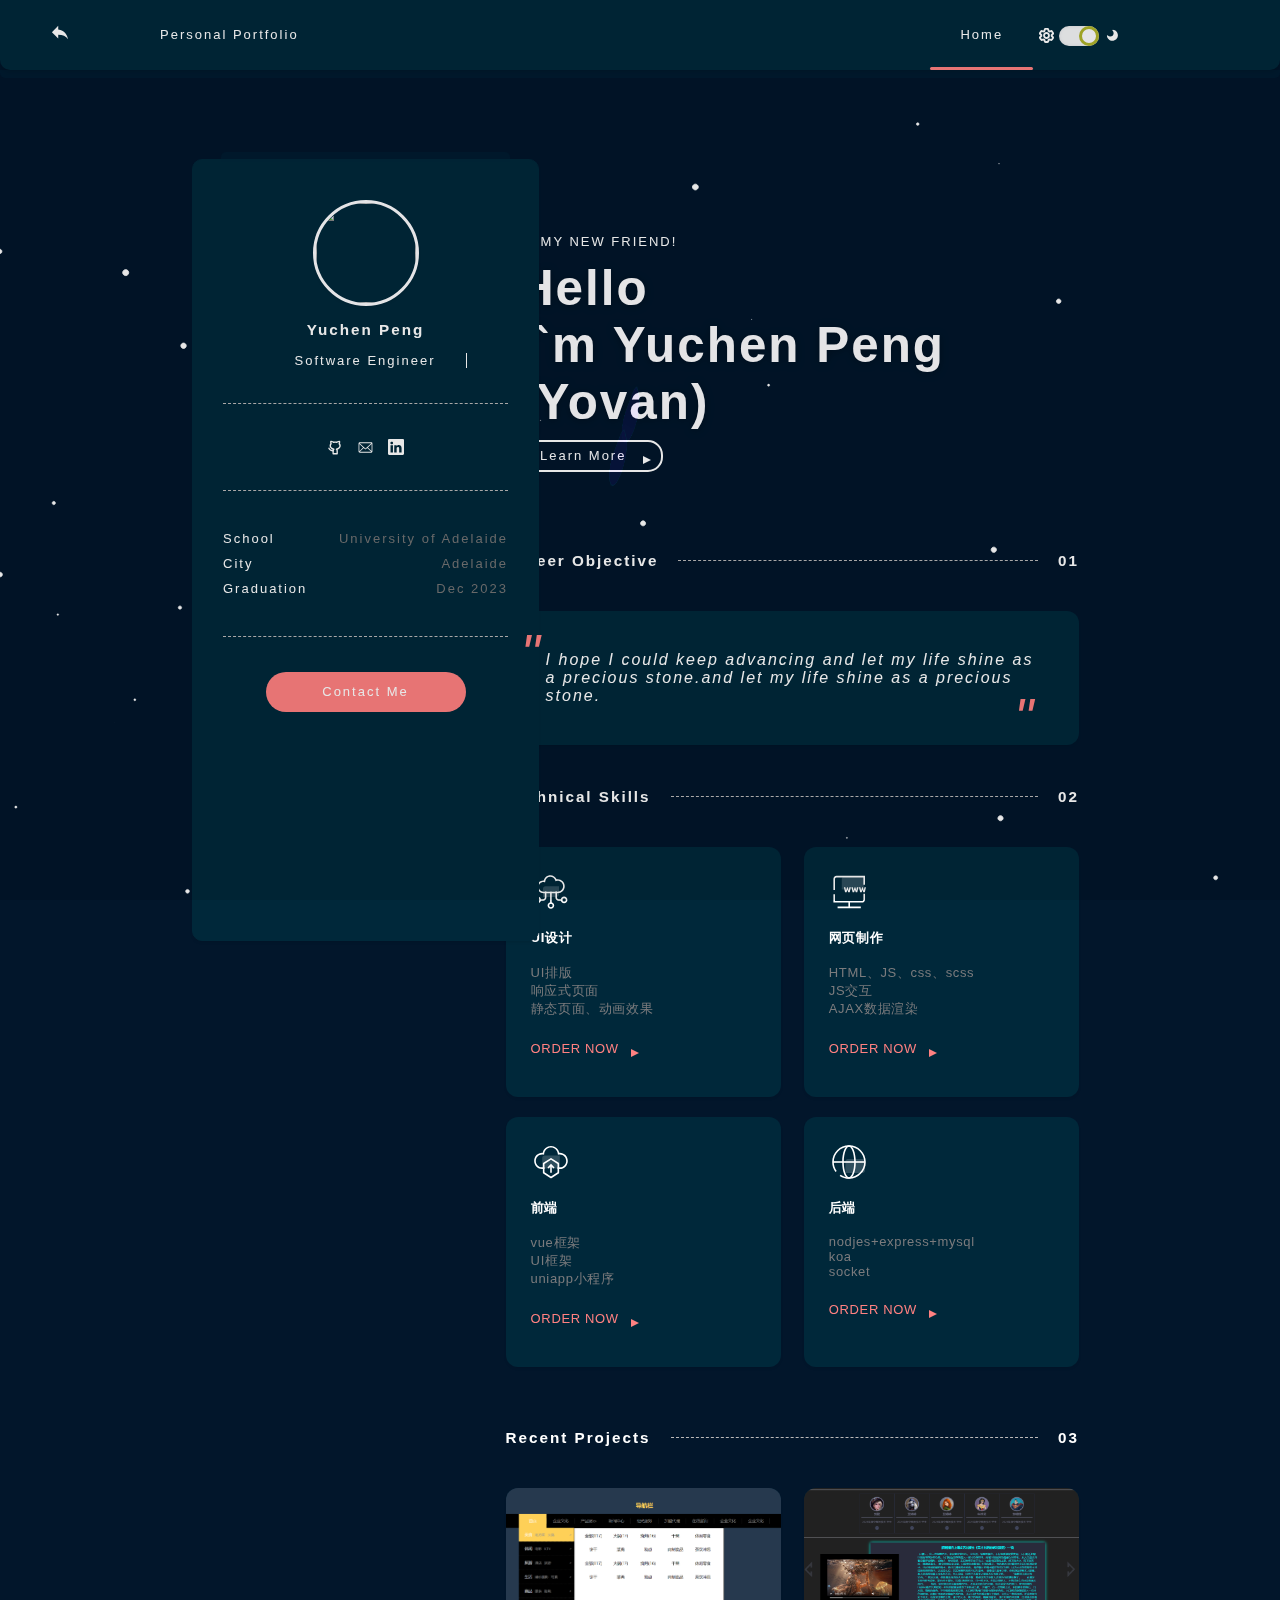
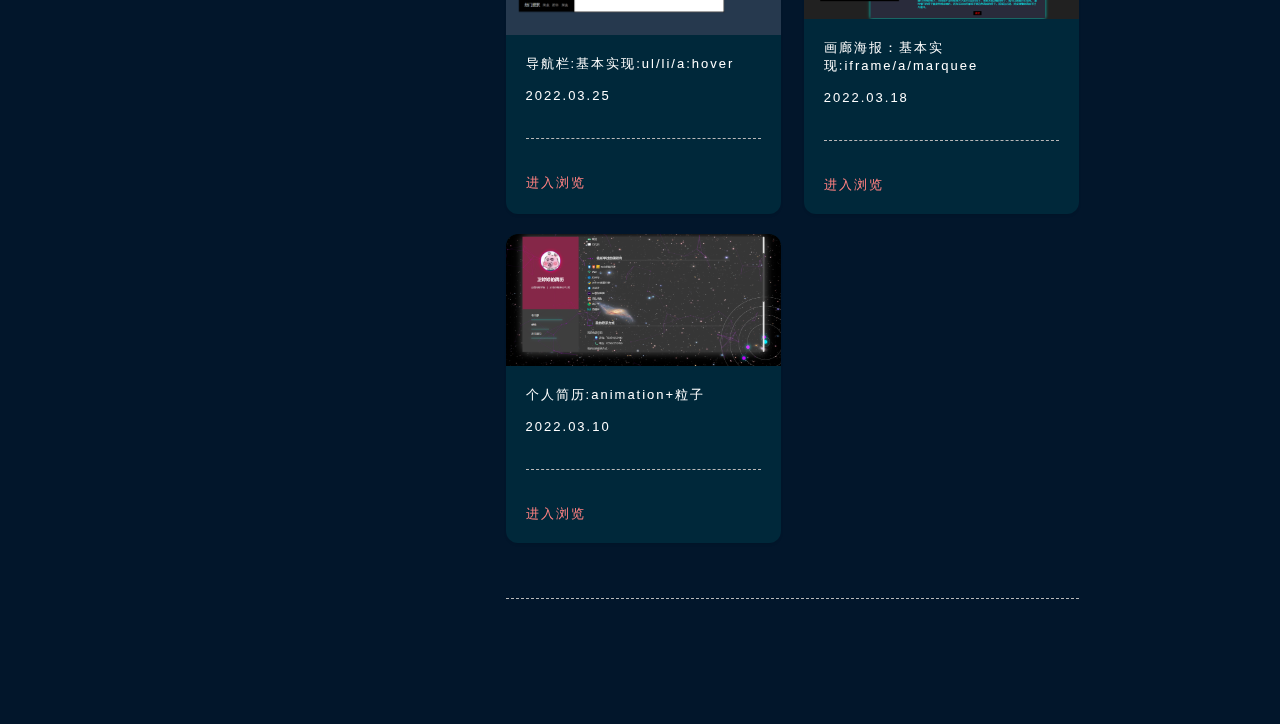
==== index.html @ 6cf25c2c "update" ====
<!DOCTYPE html>
<html lang="en">

<head>
  <meta charset="UTF-8">
  <meta http-equiv="X-UA-Compatible" content="IE=edge">
  <!-- This tag is crucial for responsive web design. -->
  <meta name="viewport" content="width=device-width, initial-scale=1.0">
  <title>Yuchen Peng Portfolio</title>
  <link rel="stylesheet" href="./css/base.css">
  <link rel="stylesheet" href="./css/index1.css">
  <script src="./js/jq.js"></script>
</head>

<body>

  <canvas class="canvas-wrap" id="triangle-lost-in-space" resize="true"></canvas>

  <!-- loadding -->
  <div class="lodding-wrap">
    <div class="loadding-div"></div>
  </div>
  <!-- 遮罩层 -->
  <div class="zhezhao" id="zhezhao">
    <span class="close"><svg t="1649229755294" class="icon" viewBox="0 0 1024 1024" version="1.1"
        xmlns="http://www.w3.org/2000/svg" p-id="4692" width="32" height="32">
        <path
          d="M512 0C229.187368 0 0 229.187368 0 512 0 794.812632 229.187368 1024 512 1024 794.812632 1024 1024 794.812632 1024 512 1024 229.187368 794.812632 0 512 0ZM512 970.105263C259.368421 970.105263 53.894737 764.631579 53.894737 512 53.894737 259.368421 259.368421 53.894737 512 53.894737 764.631579 53.894737 970.105263 259.368421 970.105263 512 970.105263 764.631579 764.631579 970.105263 512 970.105263ZM550.130526 512 719.629474 342.366316C730.273684 331.856842 730.273684 314.88 719.629474 304.370526 709.12 293.726316 692.143158 293.726316 681.633684 304.370526L512 473.869474 342.366316 304.370526C331.856842 293.726316 314.88 293.726316 304.370526 304.370526 293.726316 314.88 293.726316 331.856842 304.370526 342.366316L473.869474 512 304.370526 681.633684C293.726316 692.143158 293.726316 709.12 304.370526 719.629474 309.625263 724.884211 316.496842 727.578947 323.368421 727.578947 330.24 727.578947 337.111579 724.884211 342.366316 719.629474L512 550.130526 681.633684 719.629474C686.888421 724.884211 693.76 727.578947 700.631579 727.578947 707.503158 727.578947 714.374737 724.884211 719.629474 719.629474 730.273684 709.12 730.273684 692.143158 719.629474 681.633684L550.130526 512Z"
          p-id="4693"></path>
      </svg></span>
    <div id="videoResume">
      <video id="videoResumeC" controls="" name="media">
        <source src="http://123.56.144.92/hualang/WhyDon'tWe.mp4" type="video/mp4">
      </video>
    </div>
  </div>

  <!-- 主要页面 -->
  <div class="box">

    <!-- 顶部栏 -->
    <div class="header borderafter">
      <!-- 返回按钮 -->
      <a style="position: absolute;left:50px;" href="javascript:history.back()">
        <svg t="1649246285004" class="icon" viewBox="0 0 1024 1024" version="1.1" xmlns="http://www.w3.org/2000/svg"
          p-id="3737" width="20" height="20">
          <path
            d="M98 468.9l322.8-322.8v184.4C743.6 376.7 881.9 607.3 928 837.8 812.7 676.4 651.3 602.6 420.8 602.6v189.1L98 468.9z"
            p-id="3738" fill="#254665"></path>
        </svg>
      </a>


      <div class="col">
        <span>Personal Portfolio</span>
        <!-- 右边操作栏 -->

        <div class="header-right">
          <!-- 按钮 -->
          <div class="min_menu-wrap" id="minmenu">
            <span class="min_menu"></span>
          </div>
          <!-- 列表 -->
          <div class="menu_list">
            <!-- 栏目 -->
            <ul class="header-nav">
              <li class="active"><a href="./index.html">Home</a></li>
              <!-- <li><a href="./home.html">Projects</a></li>
              <li><a href="./resume.html">Experience</a></li>
              <li><a href="./contact.html">Contact</a></li>
              <li><a href="./blog.html">Blog</a></li>
              <li><a href="./live.html">Other</a></li> -->
            </ul>
            <!-- 开关灯 -->
            <span class="kaig-bottm">
              <svg t="1649159647627" class="icon" viewBox="0 0 1024 1024" version="1.1"
                xmlns="http://www.w3.org/2000/svg" p-id="2250" width="15" height="15">
                <path
                  d="M1008.535135 710.670332l-70.446388 116.386904a112.099975 112.099975 0 0 1-140.572857 43.829042l-69.422645-17.083729c-5.502624 3.1992-11.133217 6.3984-16.763809 9.341665l-18.299425 62.896276C687.335435 981.514621 639.4754 1023.744064 582.657604 1023.744064H441.764828c-56.817796 0-104.677831-42.293427-110.308423-97.703574l-18.299425-62.896276a422.166458 422.166458 0 0 1-16.827793-9.341665l-69.614597 17.083729a112.163959 112.163959 0 0 1-140.508873-43.893026L15.631361 710.542364a107.493127 107.493127 0 0 1 32.43989-144.731817L96.251206 518.910272a410.649338 410.649338 0 0 1 0-14.204448l-48.179955-46.836291a107.365159 107.365159 0 0 1-32.375906-144.731817l70.190452-116.450888a112.099975 112.099975 0 0 1 140.572857-43.893026l69.550612 17.083729c5.566608-3.1992 11.133217-6.3984 16.827794-9.341665l18.299425-62.896276C336.831061 42.229443 384.691096 0 441.508892 0H582.529636c56.817796 0 104.677831 42.293427 110.372407 97.63959l18.235441 62.704324c5.75856 3.007248 11.325169 6.142464 16.827793 9.341665l69.678581-17.083729a112.163959 112.163959 0 0 1 140.508873 43.893026l70.446388 116.514872a107.493127 107.493127 0 0 1-32.375906 144.731817l-48.179955 46.772307a414.616346 414.616346 0 0 1 0 14.204448l48.243939 46.836291c47.092227 31.928018 62.192452 94.952262 32.247938 145.115721z m-213.066733-142.23644l3.391152-31.032242a246.210447 246.210447 0 0 0 0-51.699076l-3.263184-30.904274 93.992502-91.305173-53.554612-88.553862-131.615096 32.311922-23.546113-16.059985a294.134466 294.134466 0 0 0-48.627844-26.809297l-27.513121-11.901025L568.453156 127.968008H455.649356L419.370426 252.736816l-27.705074 11.965009c-16.635841 7.166208-32.951762 16.187953-48.499875 26.745313l-23.610097 15.996001-131.487128-32.247938-53.36266 88.489878 94.056486 91.433141-3.263184 30.968258a247.874031 247.874031 0 0 0 0 51.699076l3.1992 30.904274-93.928518 91.369157 53.554612 88.489878 131.551112-32.311922 23.610097 16.059985c15.292177 10.429393 31.544114 19.451137 48.563859 26.809297l27.577106 11.965009L455.905292 895.776056h112.611848l36.342914-124.768808 27.64109-11.965009c16.699825-7.166208 32.951762-16.187953 48.563859-26.745313l23.546113-15.996001 131.423144 32.247938 53.68258-88.745814-94.184454-91.369157zM512.147232 615.846038c57.329668 0 103.846038-46.516371 103.974006-103.974006 0-57.329668-46.644339-103.974006-103.974006-103.974007S408.173225 454.542364 408.173225 511.872032 454.817564 615.846038 512.147232 615.846038z m0 127.968008c-127.968008 0-231.942014-103.910022-231.942015-231.942014 0-127.968008 103.910022-231.942014 231.942015-231.942015 127.968008 0 231.942014 103.910022 231.942014 232.133967A232.133967 232.133967 0 0 1 512.147232 743.814046z"
                  p-id="2251"></path>
              </svg>
              <!-- 开关按钮 -->
              <span class="my-radio active" id="myRadio">
                <i></i>
              </span>
              <svg t="1649159678284" class="icon" viewBox="0 0 1024 1024" version="1.1"
                xmlns="http://www.w3.org/2000/svg" p-id="3376" width="15" height="15">
                <path
                  d="M505.4 878.6c-196.7 0-358-150.9-374.9-343.1 1-18.6 16.1-33.4 34.9-33.4 10.8 0 20.5 4.8 26.9 12.4 0.2 0.3 0.5 0.1 0.5-0.7 41.6 44.2 100.5 71.9 166.1 71.9 127.1 0 230.1-103 230.1-230.1 0-66.1-28-125.1-72.6-166.8 0.1-0.1 0.5-0.1 0.3-0.3-7-6.5-11.4-15.7-11.4-26.1 0-19 14.9-34.1 33.7-35.3 192.1 17.1 342.9 178.3 342.9 375 0 208-168.5 376.5-376.5 376.5z"
                  p-id="3377"></path>
              </svg>
            </span>
          </div>
        </div>
      </div>
    </div>

    <!-- 顶部导航 -->
    <div class="navigation">
      <div class="nav-titleBox co zz">
        <!-- 占位符 -->
        <div class="co-left"></div>

        <!-- 标题 -->
        <div class="co-right ">
          <span class="titleBox-tag">HI MY NEW FRIEND!</span>
          <h1>
            Hello<br>
            I`m Yuchen Peng (Yovan)
          </h1>
          <a class="buttom navbtn" href="#next-one">Learn More</a>
        </div>
      </div>
    </div>




    <!-- 主要内容 -->
    <div class="container content zz">

      <!-- 占位符 -->
      <div class="co-left">
        <!-- 简历吸盘 -->
        <div class="me-card carbox borderbefore" id="mycard">
          <div class="mecar-title">
            <div class="me-image">
              <!-- <span class="status">
                <i>Open to New Roles</i>
              </span> -->
              <img src="./img/ProfessionalPhoto.jpg" alt="">
            </div>
            <h3>Yuchen Peng</h3>
            <p class="me-hover">
              <span>Software Engineer</span>
            </p>
          </div>
          <div class="borderbotm"></div>
          <div class="lianxi-list">
            <a title="github:wttAndroid" href="https://gitee.com/wttAndroid">
              <svg t="1649145950732" class="icon" viewBox="0 0 1024 1024" version="1.1"
                xmlns="http://www.w3.org/2000/svg" p-id="16367" width="15" height="15">
                <path
                  d="M695.765333 981.333333h-276.053333c-26.794667 0-47.317333-21.077333-47.317333-48.64V739.84c0-29.184 6.314667-56.746667 17.365333-81.066667-129.365333-48.64-214.528-150.784-214.528-264.277333 0-53.504 17.365333-103.765333 50.474667-147.498667-12.629333-42.154667-15.786667-95.658667-12.629334-157.269333C216.234667 62.122667 236.8 42.666667 261.973333 42.666667c14.208 0 134.101333 1.621333 203.52 64.853333a504.448 504.448 0 0 1 184.533334 0C717.866667 44.288 837.717333 42.666667 853.504 42.666667c25.216 0 45.738667 19.456 47.317333 45.397333 4.693333 61.610667 0 115.114667-12.629333 157.269333C921.301333 290.688 938.666667 340.906667 938.666667 392.832c0 113.493333-85.162667 215.637333-214.528 264.277333a207.786667 207.786667 0 0 1 17.365333 81.066667v192.896c1.578667 27.562667-20.48 50.261333-45.738667 50.261333z m-228.693333-97.28h181.333333V739.84c0-27.562667-12.586667-53.504-33.109333-71.338667-14.165333-11.349333-20.48-30.805333-15.786667-50.261333 4.778667-17.834667 18.944-32.426667 36.309334-35.669333 123.050667-24.32 208.213333-102.144 208.213333-189.696 0-47.018667-25.258667-82.688-45.738667-105.386667-14.208-14.549333-17.365333-35.626667-7.893333-55.082667 6.314667-12.970667 15.786667-40.533333 15.786667-89.173333-39.466667 6.485333-85.205333 19.456-102.528 45.397333-11.093333 16.213333-31.573333 24.32-50.474667 19.456a393.045333 393.045333 0 0 0-194.005333 0c-18.944 4.864-37.888-3.242667-50.474667-19.456-17.365333-25.941333-63.146667-38.912-102.528-45.397333 1.578667 48.64 9.429333 76.202667 15.786667 89.173333 7.850667 17.834667 4.693333 40.533333-7.936 55.082667-20.48 22.698667-45.738667 58.368-45.738667 105.386667 0 87.552 85.205333 163.754667 208.213333 189.696 17.365333 3.242667 31.573333 17.834667 36.266667 35.669333 4.736 17.834667-1.578667 37.290667-15.786667 50.261333a95.104 95.104 0 0 0-33.109333 71.296v144.298667h3.157333z"
                  fill="#172B4D" p-id="16368"></path>
                <path
                  d="M403.968 788.394667c-212.949333 0-309.162667-194.56-313.898667-202.666667-11.050667-24.32-1.578667-53.461333 20.48-64.810667 23.68-11.349333 52.053333-1.621333 63.146667 21.077334 3.114667 6.485333 80.426667 157.269333 241.28 149.162666 26.837333-1.621333 48.896 19.456 48.896 46.976 1.578667 27.562667-18.901333 50.261333-45.738667 50.261334h-14.165333z"
                  fill="#172B4D" p-id="16369"></path>
              </svg>
            </a>
            <a title="email:1457321681@qq.com" href="Mailto:1457321681@qq.com?Subject=邮箱标题&amp;Body=邮箱内容！">
              <svg t="1649145973361" class="icon" viewBox="0 0 1024 1024" version="1.1"
                xmlns="http://www.w3.org/2000/svg" p-id="17271" width="15" height="15">
                <path
                  d="M983.899806 785.385782V224.886223h0.180631l-0.180631-4.696419c-0.180632-5.238314-0.722526-10.476627-1.806315-15.714941-2.890104-25.469042-21.675781-44.977245-45.519139-47.686717H122.287529c-11.741048 0-23.482096 1.625684-34.861881 5.238314-30.346093 10.295996-50.757453 40.100194-50.576821 74.058917v534.849885c-0.361263 21.314518 5.780208 42.087141 17.701887 59.789028l0.361263 0.722526 5.418946 3.973893c18.243782 21.856412 44.977245 34.319986 73.517022 34.500618H904.421944c37.751984 0 70.265655-27.094726 79.477862-66.291763l0.180631-0.541894c0.361263-5.96084 0.361263-11.741048-0.180631-17.701888zM390.16405 547.494091l55.453872 49.854295 43.893456 40.100194c5.418945 5.96084 13.005468 9.57347 21.133886 9.57347 7.947786 0 15.534309-3.431999 21.133886-9.57347l101.153642-91.941436 272.753572 263.721997H126.622685L390.16405 547.494091z m120.119951 30.346092L111.449638 216.03528H115.604163c214.409596-0.903158 703.559711-2.890104 793.875463-0.361263l-399.195625 362.166166z m165.458458-69.72376l251.619686-227.956959v474.518963L675.742459 508.116423z m-328.568707 0.180631L93.205856 760.278003V278.895043l253.967896 229.402011z"
                  p-id="17272"></path>
              </svg>
            </a>
            <a title="LinkedIn">
              <svg xmlns="http://www.w3.org/2000/svg" width="16" height="16" fill="currentColor" class="bi bi-linkedin" viewBox="0 0 16 16">
                <path d="M0 1.146C0 .513.526 0 1.175 0h13.65C15.474 0 16 .513 16 1.146v13.708c0 .633-.526 1.146-1.175 1.146H1.175C.526 16 0 15.487 0 14.854zm4.943 12.248V6.169H2.542v7.225zm-1.2-8.212c.837 0 1.358-.554 1.358-1.248-.015-.709-.52-1.248-1.342-1.248S2.4 3.226 2.4 3.934c0 .694.521 1.248 1.327 1.248zm4.908 8.212V9.359c0-.216.016-.432.08-.586.173-.431.568-.878 1.232-.878.869 0 1.216.662 1.216 1.634v3.865h2.401V9.25c0-2.22-1.184-3.252-2.764-3.252-1.274 0-1.845.7-2.165 1.193v.025h-.016l.016-.025V6.169h-2.4c.03.678 0 7.225 0 7.225z"/>
              </svg>
            </a>
          </div>
          <div class="borderbotm"></div>
          <div class="mecar-bottm">
            <div>
              <span class="mecarbottm-key">School</span>
              <span class="mecarbottm-value">University of Adelaide</span>
            </div>
            <div>
              <span class="mecarbottm-key">City</span>
              <span class="mecarbottm-value">Adelaide</span>
            </div>
            <div>
              <span class="mecarbottm-key">Graduation</span>
              <span class="mecarbottm-value">Dec 2023</span>
            </div>

          </div>
          <div class="borderbotm"></div>
          <div class="buttom-box ">
            <a class="button" href="Mailto:1457321681@qq.com?Subject=邮箱标题&amp;Body=邮箱内容！">Contact Me</a>
          </div>
        </div>
      </div>
      <!-- 右边 -->
      <div class="co-right" id="next-one">
        <!-- 完成项目 -->
        <!-- <div class="content-li li1">
          <div class="li1-box borderbefore">
            <span>15</span><span class="tag">+</span>
            <div class="borderbotm"></div>
            <p>完成的个人项目</p>
          </div>
          <div class="li1-box borderbefore">
            <span>3</span><span class="tag">+</span>
            <div class="borderbotm"></div>
            <p>参与的团队项目</p>
          </div>
          <div class="li1-box borderbefore">
            <span>5</span><span class="tag">+</span>
            <div class="borderbotm"></div>
            <p>获奖情况</p>
          </div>
        </div> -->
        <!-- 我的故事 -->
        <div class="content-li li2">
          <h3>
            <span>Career Objective</span>
            <div class="borderbotm"></div>
            <span>01</span>
          </h3>
          <div class="carbox li2-box">
            <blockquote>
              I hope I could keep advancing and let my life shine as a precious stone.and let my life shine as a
              precious stone.
            </blockquote>
          </div>
        </div>
        <!-- 视频简历 -->
        <!-- <div class="content-li li3">
          <h3>
            <span>视频简历</span>
            <div class="borderbotm"></div>
            <span>02</span>
          </h3>
          <div class="carbox li3-box">
            <div class="play-buttom" id="playbuttom">

              <span><svg t="1649146869552" class="icon" viewBox="0 0 1024 1024" version="1.1"
                  xmlns="http://www.w3.org/2000/svg" p-id="20204" width="50" height="50">
                  <path d="M657.92 535.04l-256-160v320z" p-id="20205" data-spm-anchor-id="a313x.7781069.0.i27"
                    class="selected" fill="#ffffff"></path>
                </svg></span>
            </div>
          </div>
        </div> -->
        <!-- 我的能力 -->
        <div class="content-li li4">
          <h3>
            <span>Technical Skills</span>
            <div class="borderbotm"></div>
            <span>02</span>
          </h3>
          <div class="li4-box">
            <div class="carbox">
              <svg t="1649230330671" class="icon" viewBox="0 0 1024 1024" version="1.1"
                xmlns="http://www.w3.org/2000/svg" p-id="1638" width="40" height="40">
                <path
                  d="M488.96 506.88h40.96v307.2h-40.96zM803.84 737.28h-97.28c-45.056 0-81.92-36.864-81.92-81.92V502.272h40.96V655.36c0 22.528 18.432 40.96 40.96 40.96h97.28v40.96zM312.32 737.28H215.04v-40.96h97.28c22.528 0 40.96-18.432 40.96-40.96V502.272h40.96V655.36c0 45.056-36.864 81.92-81.92 81.92z"
                  fill="#254665" p-id="1639"></path>
                <path
                  d="M509.44 942.08c-46.592 0-84.48-37.888-84.48-84.48S462.848 773.12 509.44 773.12s84.48 37.888 84.48 84.48-37.888 84.48-84.48 84.48z m0-128c-24.064 0-43.52 19.456-43.52 43.52s19.456 43.52 43.52 43.52 43.52-19.456 43.52-43.52-19.456-43.52-43.52-43.52zM171.52 798.72c-46.592 0-84.48-37.888-84.48-84.48S124.928 629.76 171.52 629.76 256 667.648 256 714.24 218.112 798.72 171.52 798.72z m0-128c-24.064 0-43.52 19.456-43.52 43.52s19.456 43.52 43.52 43.52 43.52-19.456 43.52-43.52-19.456-43.52-43.52-43.52zM847.36 798.72c-46.592 0-84.48-37.888-84.48-84.48s37.888-84.48 84.48-84.48 84.48 37.888 84.48 84.48-37.888 84.48-84.48 84.48z m0-128c-24.064 0-43.52 19.456-43.52 43.52s19.456 43.52 43.52 43.52 43.52-19.456 43.52-43.52-19.456-43.52-43.52-43.52z"
                  fill="#254665" p-id="1640"></path>
                <path
                  d="M683.52 543.232H319.488c-90.112 0-163.328-73.216-163.328-163.328 0-90.112 73.216-163.328 163.328-163.328h7.68C344.064 138.752 413.696 81.92 495.616 81.92c69.632 0 132.608 42.496 159.232 105.472 9.728-1.536 19.456-2.56 29.184-2.56 98.816 0 179.2 80.384 179.2 179.2-0.512 98.816-80.896 179.2-179.712 179.2zM319.488 258.048c-67.584 0-122.368 54.784-122.368 122.368s54.784 122.368 122.368 122.368h364.544c76.288 0 138.24-61.952 138.24-138.24s-61.952-138.24-138.24-138.24c-12.288 0-24.576 1.536-36.864 5.12l-19.456 5.12-5.632-18.944C605.696 161.792 553.472 122.88 495.616 122.88c-68.096 0-124.416 51.2-131.584 118.784l-2.048 22.016-21.504-3.584c-7.168-1.536-14.336-2.048-20.992-2.048z"
                  fill="#254665" p-id="1641"></path>
                <path
                  d="M655.36 640H307.2V424.96c0-33.792 27.648-61.44 61.44-61.44h348.16v215.04c0 33.792-27.648 61.44-61.44 61.44z"
                  fill="#254665" opacity=".18" p-id="1642"></path>
              </svg>
              <h4>UI设计</h4>
              <p>
                UI排版<br>
                响应式页面<br>
                静态页面、动画效果<br>
              </p>
              <a>ORDER NOW</a>
            </div>
            <div class="carbox">
              <svg t="1649230368898" class="icon" viewBox="0 0 1024 1024" version="1.1"
                xmlns="http://www.w3.org/2000/svg" p-id="1847" width="40" height="40">
                <path
                  d="M153.6 460.8h-40.96V179.2c0-45.056 34.816-81.92 78.336-81.92H921.6v230.4h-40.96V138.24H190.976c-20.48 0-37.376 18.432-37.376 40.96v281.6zM843.776 783.36H112.64v-216.064h40.96V742.4h690.176c20.48 0 37.376-18.432 37.376-40.96v-141.824h40.96V701.44c-0.512 45.056-35.328 81.92-78.336 81.92zM220.16 885.76h593.92v40.96H220.16z"
                  fill="#333333" p-id="1848"></path>
                <path
                  d="M418.304 388.096l17.408 83.968 27.648-83.968H481.28l24.576 82.432 16.384-82.432h36.864l-27.648 130.048h-39.424L470.528 455.68 450.56 518.144h-39.424l-29.696-130.048h36.864zM611.328 388.096l17.408 83.968 27.648-83.968h17.92l24.576 82.432 16.384-82.432h36.864l-27.648 130.048h-39.424L663.552 455.68l-19.968 62.464H604.16l-29.696-130.048h36.864zM804.352 388.096l17.408 83.968 27.648-83.968h17.92l24.576 82.432 16.384-82.432h36.864l-27.648 130.048h-39.424L856.576 455.68l-19.968 62.464h-39.424l-29.696-130.048h36.864z"
                  fill="#EB4446" p-id="1849"></path>
                <path
                  d="M839.168 445.44h-512V179.2c0-33.792 27.648-61.44 61.44-61.44h512v266.24c0 33.792-27.648 61.44-61.44 61.44z"
                  fill="#333333" opacity=".18" p-id="1850"></path>
                <path d="M496.64 762.88h40.96v143.36h-40.96z" fill="#333333" p-id="1851"></path>
              </svg>
              <h4>网页制作</h4>
              <p>
                HTML、JS、css、scss<br>
                JS交互<br>
                AJAX数据渲染<br>
              </p>
              <a>ORDER NOW</a>
            </div>
            <div class="carbox">
              <svg t="1649230380175" class="icon" viewBox="0 0 1024 1024" version="1.1"
                xmlns="http://www.w3.org/2000/svg" p-id="2002" width="40" height="40">
                <path
                  d="M738.304 689.664h-59.392v-40.96h59.392c89.6 0 162.816-74.24 162.816-164.864 0-91.136-73.216-164.864-162.816-164.864-9.216 0-18.944 1.024-28.16 2.56l-21.504 3.584-2.048-22.016C677.376 211.968 602.112 143.36 512 143.36c-90.624 0-165.888 68.608-175.104 159.744l-2.048 22.016-21.504-3.584c-9.216-1.536-18.432-2.56-28.16-2.56-89.6 0-162.816 74.24-162.816 164.864 0 91.136 73.216 164.864 162.816 164.864h59.904v40.96H285.184c-112.128 0-203.776-92.672-203.776-205.824s91.136-205.824 203.776-205.824c4.608 0 9.728 0 14.336 0.512C319.488 176.64 407.04 102.4 511.488 102.4c104.96 0 192.512 74.24 212.48 175.616 4.608-0.512 9.216-0.512 14.336-0.512 112.128 0 203.776 92.672 203.776 205.824s-91.136 206.336-203.776 206.336z"
                  fill="#333333" p-id="2003"></path>
                <path d="M574.464 679.936L512 617.984l-62.464 61.952-28.672-28.672 91.136-91.648 91.136 91.648z"
                  fill="#EB4446" p-id="2004"></path>
                <path d="M491.52 614.4h40.96v171.52h-40.96z" fill="#EB4446" p-id="2005"></path>
                <path
                  d="M512 928.768c-3.584 0-7.68-1.024-10.752-3.072l-187.392-119.296c-6.144-3.584-9.728-10.24-9.728-17.408v-239.104c0-7.168 3.584-13.312 9.728-17.408l187.392-119.296c6.656-4.096 15.36-4.096 22.016 0l187.392 119.296c6.144 3.584 9.728 10.24 9.728 17.408V788.48c0 7.168-3.584 13.312-9.728 17.408l-187.392 119.296c-3.584 2.56-7.68 3.584-11.264 3.584z m-166.912-151.552l166.912 106.496 166.912-106.496v-216.576L512 454.656l-166.912 106.496v216.064z m354.304 11.264z"
                  fill="#333333" p-id="2006"></path>
                <path
                  d="M675.84 675.84H286.72V409.6c0-33.792 27.648-61.44 61.44-61.44h389.12v266.24c0 33.792-27.648 61.44-61.44 61.44z"
                  fill="#333333" opacity=".18" p-id="2007"></path>
              </svg>
              <h4>前端</h4>
              <p>
                vue框架<br>
                UI框架<br>
                uniapp小程序
              </p>
              <a>ORDER NOW</a>
            </div>
            <div class="carbox">
              <svg t="1649230391217" class="icon" viewBox="0 0 1024 1024" version="1.1"
                xmlns="http://www.w3.org/2000/svg" p-id="2160" width="40" height="40">
                <path
                  d="M512 942.08c-99.328 0-174.08-184.832-174.08-430.08s74.752-430.08 174.08-430.08 174.08 184.832 174.08 430.08-74.752 430.08-174.08 430.08z m0-819.2c-62.976 0-133.12 159.744-133.12 389.12s70.144 389.12 133.12 389.12 133.12-159.744 133.12-389.12-70.144-389.12-133.12-389.12z"
                  fill="#333333" p-id="2161"></path>
                <path d="M102.4 491.52h814.592v40.96H102.4z" fill="#EB4446" p-id="2162"></path>
                <path
                  d="M512 942.08c-85.504 0-167.936-25.088-239.104-72.192l22.528-33.792C359.936 878.592 434.688 901.12 512 901.12c214.528 0 389.12-174.592 389.12-389.12s-174.592-389.12-389.12-389.12-389.12 174.592-389.12 389.12c0 82.944 25.6 161.792 74.24 228.864l-33.28 24.064C110.08 691.2 81.92 603.648 81.92 512c0-237.056 193.024-430.08 430.08-430.08s430.08 193.024 430.08 430.08-193.024 430.08-430.08 430.08z"
                  fill="#333333" p-id="2163"></path>
                <path
                  d="M860.16 793.6H419.84V496.64c0-33.792 27.648-61.44 61.44-61.44h440.32v296.96c0 33.792-27.648 61.44-61.44 61.44z"
                  fill="#333333" opacity=".18" p-id="2164"></path>
              </svg>
              <h4>后端</h4>
              <p>
                nodjes+express+mysql<br>
                koa<br>
                socket<br>
              </p>
              <a>ORDER NOW</a>
            </div>
          </div>
        </div>

        <!-- 我的期望薪资 (新加) -->
        <!-- <div class="content-li li7">
          <h3>
            <span>期望薪资</span>
            <div class="borderbotm"></div>
            <span>04</span>
          </h3>
          <div class="li7-box">
            <div class="carbox li7boxitem active">
              <div>
                <h3>兼职</h3>
                <div class="item-price">
                  <sub>￥</sub>
                  20
                  <sub>h</sub>
                </div>
              </div>
              <div class="borderbotm"></div>
              <p>HTML+CSS+JS案例.</p>
              <p>静态/动态网站.</p>
              <p>uniapp小程序.</p>
              <p class="throughline">毕业论文.</p>
              <button class="buttonsty">聘用</button>
            </div>
            <div class="carbox li7boxitem">
              <div>
                <h3>全职</h3>
                <div class="item-price">
                  <sub>￥</sub>
                  5000
                  <sub>M</sub>
                </div>
              </div>
              <div class="borderbotm"></div>
              <p>web网站.</p>
              <p>vue、uniapp.</p>
              <p>nodejs+koa+mysql</p>
              <p class="throughline">毕业论文.</p>
              <button class="buttonsty">聘用</button>
            </div>
          </div>
        </div> -->

        <!-- 我的专业教室 -->
        <!-- <div class="content-li li5">
          <h3>
            <span>我的专业教师</span>
            <div class="borderbotm"></div>
            <span>05</span>
          </h3>
          <div class="li5-box">
            <div class="left buttonsty" id="leftimg">
              <span>
                <svg t="1649148549783" class="icon" viewBox="0 0 1024 1024" version="1.1"
                  xmlns="http://www.w3.org/2000/svg" p-id="22757" width="25" height="25">
                  <path
                    d="M325.399273 235.124364L600.157091 488.727273 325.399273 742.353455a34.909091 34.909091 0 1 0 47.36 51.316363l302.545454-279.272727a34.909091 34.909091 0 0 0 0-51.316364l-302.545454-279.272727a34.909091 34.909091 0 1 0-47.36 51.316364"
                    fill="#ffffff" p-id="22758" data-spm-anchor-id="a313x.7781069.0.i41" class="selected"></path>
                </svg>
              </span>
            </div>
            <div class="right buttonsty" id="rightimg">
              <span>
                <svg t="1649148517782" class="icon" viewBox="0 0 1024 1024" version="1.1"
                  xmlns="http://www.w3.org/2000/svg" p-id="21306" width="25" height="25">
                  <path
                    d="M675.328 765.626182L400.570182 512l274.757818-253.626182a34.909091 34.909091 0 1 0-47.36-51.316363l-302.545455 279.272727a34.909091 34.909091 0 0 0 0 51.316363l302.545455 279.272728a34.909091 34.909091 0 1 0 47.36-51.316364"
                    fill="#ffffff" p-id="21307" data-spm-anchor-id="a313x.7781069.0.i34" class="selected"></path>
                </svg>


              </span>
            </div>

            <div class="li5box-ul" id="li5boxul">
              <div class="li5box-car carbox">
                <img src="./img/toux.jpg" alt="">
                <h3>张老师</h3>
                <span>Android</span>
                <p>
                  我业精于勤而荒于嬉，行成于思而毁于随。
                </p>
              </div>
              <div class="li5box-car carbox">
                <img src="./img/toux.jpg" alt="">
                <h3>史老师</h3>
                <span>web前端开发</span>
                <p>
                  青，取之于蓝而青于蓝;
                  冰，水为之而寒于水。
                </p>
              </div>
              <div class="li5box-car carbox">
                <img src="./img/toux.jpg" alt="">
                <h3>杜老师</h3>
                <span>javaweb</span>
                <p>
                  有志者事竟成。
                </p>
              </div>
            </div>
          </div>

        </div> -->
        <!-- 最近完成 -->
        <div class="content-li li6">
          <h3>
            <span>Recent Projects</span>
            <div class="borderbotm"></div>
            <span>03</span>
          </h3>
          <div class="li6-box">
            <div class="carbox">
              <a class="imgbox" href="http://123.56.144.92/nav/index.html">
                <img src=" ./img/project/daohanglan.png" alt="">
              </a>
              <div class="li6car-title">
                导航栏:基本实现:ul/li/a:hover
                <br><br>2022.03.25
                <div class="borderbotm"></div>
                <a href="http://123.56.144.92/nav/index.html">进入浏览</a>
              </div>
            </div>
            <div class=" carbox">
              <a class="imgbox" href="http://123.56.144.92/hualang/index.html">
                <img src="./img/project/hualang.png" alt="">
              </a>
              <div class="li6car-title">
                画廊海报：基本实现:iframe/a/marquee
                <br><br>2022.03.18
                <div class="borderbotm"></div>
                <a href="http://123.56.144.92/hualang/index.html">进入浏览</a>
              </div>
            </div>
            <div class="carbox">
              <a class="imgbox" href="http://123.56.144.92/jianli/index.html">
                <img src="./img/project/jianli.png" alt="">
              </a>
              <div class="li6car-title">
                个人简历:animation+粒子
                <br><br>2022.03.10
                <div class="borderbotm"></div>
                <a href="http://123.56.144.92/jianli/index.html">进入浏览</a>
              </div>
            </div>
          </div>
        </div>

        <div class="borderbotm"></div>
        <!-- 底部 -->
        <!-- <div class="carbox copybottom">
          © 2024 Yuchen Peng.
        </div> -->
      </div>
      <div class="left">
      </div>

    </div>

</body>
<script type="text/javascript" src="./js/paper-full.min.js"></script>
<script type="text/javascript" src="./js/canvas.js"></script>
<script src="./js/base.js"></script>
<script src="./js/index1.js"></script>


</html>
---- css/base.css ----
:root {
 /* 默认背景色 */
--backColor:#fff;
--borderline:#00283a;
 /* 卡片 */
--headerCOlor:#00283A;
 /* 卡片 */
--headerhover:rgb(0, 40, 58,.8);

  /* 默认字体颜色 */
--headerFont:#fff;
  /* 反差色 */
--fontColor:#00283A;
--mainColor:#ff8181;
--bagColor:#02162b;
}

.content-li svg path,.buttom svg path{
  fill:#fff;
}
svg{
  vertical-align: middle;
}
svg path{
  fill: var(--headerFont);
}

/* 遮罩 */
.zhezhao{
  position: fixed;
  left: 0px;
  right: 0px;
  bottom: 0px;
  top: 0px;
  background-color: rgba(0, 0, 0, .7);
  z-index: 9;
  display: none;
}
.zhezhao.active{
  display: block;
}
.zhezhao .close{
  position: absolute;
  right: 20%;
  top:  10%;
}
.close path{
  fill: #FCFCFE;
}
#videoResume{
  position: absolute;
  left: 50%;
  top:  50%;
  transform: translate(-50%,-50%);
}
#videoResumeC{
  width: 100%;
}


body,
html {
  position: relative;
  margin: 0px;
  width: 100%;
  padding: 0px;
  font-size: 13px;
  letter-spacing: 2px;
  transition: .4s ease-in-out;
  font-weight: 400;
  font-family: -apple-system, BlinkMacSystemFont, "Segoe UI", Roboto, "Helvetica Neue", Arial, "Noto Sans", sans-serif, "Apple Color Emoji", "Segoe UI Emoji", "Segoe UI Symbol", "Noto Color Emoji";
  
  color: var(--headerFont);
  background-color:var(--bagColor);
}
a{
   transition: color .6s ease-in-out;
   text-decoration: none;
   color: inherit;
}
a:hover {
  color: var(--mainColor);
}


.carbox {
  background-color: var(--headerCOlor);
  border-radius: 12px;
  box-shadow: 0 2px 4px -2px rgb(0 0 0 / 15%);
}

ul {
  list-style: none;
  margin: 0px;
  padding: 0px;
}

ul>li {
  display: inline-block;
}
img {
  width: 100%;
  height: 100%;
  vertical-align: middle;
}
.copybottm {
  padding: 30px 20px;
  color: #7B7B7D;
  font-size: 10px;
  font-weight: 700;
  letter-spacing: 2px;
  transition: .4s ease-in-out;
  text-transform: uppercase;
}

 /* 顶部栏目 */
.header {
  position: fixed;
  z-index: 2;
  top: 0px;
  width: 100%;
  height: 70px;
  line-height: 70px;
  background-color: var(--headerCOlor);
  border-radius: 0% 0% 10px 10px;
  box-shadow: 0 2px 4px 0 rgb(0 0 0 / 15%);
}

/* 下面的装饰 */
.borderafter::after{
  content: '';
  position: absolute;
  top: 70px;
  left: 0px;
  right: 0px;
  height: 8px;
  /* background-color: #00283A; */
  background-color: var(--borderline);
  border-radius: 0% 0% 5px 5px;
  opacity: .3;
}

/* 上面的装饰 */
.borderbefore::before{
  content: '';
  position: absolute;
  top: -8px;
  left: 8%;
  right: 8%;
  height: 10px;
  background-color: var(--borderline);
  border-radius: 5px 5px 0% 0%;
  opacity: .3;
}

.col {
  width: 75%;
  margin: 0 auto;
  /* border: 1px solid red; */
}

.header>div {
  display: flex;
  justify-content: space-between;
}

/* 开灯 */
.kaig-bottm img {
  width: 15px;
  height: 15px;
}
.kaig-bottm .my-radio{
  position: relative;
  display: inline-block;
  height: 20px;
  width: 40px;
  vertical-align: middle;
  background: #F4F5F7;
  border-radius: 2em;
  box-shadow: inset 0 0 4px -1px rgb(0 0 0 / 15%);
  transition: .4s ease-in-out;
  cursor: pointer;
}

.kaig-bottm .my-radio.active>i{
  right: 0px;
  left: auto;
}
.kaig-bottm .my-radio>i{
  position: absolute;
  left: 0px;
  top: 0px;
  bottom: 0px;
  display: inline-block;
  width: 35%;
  border: solid 3px #AFB42B;
  border-radius: 50%;
  background: #FCFCFE;
  transition: all .2s ease;
}

/* 顶部导航栏 */
.header-nav {
  display: inline-block;
}

.header-nav>li.active::after {
  content: '';
  display: inline-block;
  position: absolute;
  bottom: 0;
  left: 0px;
  right: 0px;
  border-radius: 10px;
  height: 3px;
  background-color: var(--mainColor);
  transition: .4s ease-in-out;
}

.header-nav>li {
  padding: 0 30px;
  position: relative;
  transition: color .6s ease-in-out;
  box-sizing: border-box;
}

.header-nav>li:hover {
  color: var(--mainColor);
}



/* 导航 */ 
/* 黑色主题背景 */
.navigation.active{ 
  background-image: url("../img/back/aitx6-0og08.webp") !important;
  
}
/* 默认主题 */
.navigation {
  margin: 0px auto 0;
  width: 95%;
  background-color: transparent;
  height: 600px;
  border-radius: 20px;
  background-image: url("../img/back/a58cbbffd2aa49c1b1e99990be912f30.jpg");
  background-attachment: fixed;
  background-size: 100%;
  background-repeat: no-repeat;
  overflow: hidden;
  color: #fff;
}

/* 顶部导航 */
.navigation .titleBox-tag {
  text-transform: uppercase;
}

.navigation h1 {
  margin: 10px 0;
  font-size: 3.8rem;
  color: #fcfcfe;
  text-shadow: 0 1px 10px rgb(0 0 0 / 30%);
}
.navigation .buttom:hover{
  transform: scale(1.1);
  color: #fff;
}
.navigation>.nav-titleBox {
  margin-top: 18rem;
}

.nav-titleBox .buttom {
  display: inline-block;
  height: 28px;
  line-height: 28px;
  padding: 0px 35px 0 20px;
  border: 2px solid white;
  border-radius: 15px;
  cursor: pointer;
  transition: transform .3s ease;
  color: #fcfcfe;
  position: relative;
}
.nav-titleBox .buttom::after{
  position: absolute;
  right: 10px;
  top: 50%;
  content: '';
  width: 0px;
  height: 0px;
  border-top: 4px solid transparent;
  border-left: 8px solid #fff;
  border-bottom: 4px solid transparent;
  animation: bmove 1s infinite;
}
@keyframes bmove {
  0%{
    opacity: 1;
    transform: translateX(-8px) translateY(-50%);
  }
  100%{
    opacity: 0;
    transform: translateX(5px) translateY(-50%);
  }
}


/* 内容 */

.co-left {
  width:35%;
  display: inline-block;
  height: 50px;
}

.co-right {
  width: 64%;
  display: inline-block;
  /* background-color: #45454566; */
  min-height: 50px;
}
.co{
  width: 70%;
  margin: 0 auto;
}

.content {
  position: relative;
  top: -90px;
  min-height: 1000px;
  width: 70%;
  margin: 0 auto;
  display: flex;
  /* background-color: rgba(10, 15, 20, 0.2); */
}


/* 左半部分 */
.content .me-card {
  /* top: 390px; */
}

.scroll{
  position: fixed !important;
  top: 49%;
}
.content .me-card {
  width: fit-content;
  min-width: 285px;
  transform: translateY(-351px);
  height: 780px;
  /* backgrounbad-color: var(--headerCOlor); */
  border-radius: 10px;
  text-align: center;
  border: 1px solid var(--headerCOlor);
  padding: 0px 30px;
}


/* 左边吸盘 */
.mecar-title {
  margin-top: 40px;
}


.me-hover span{
  margin: 0 auto;
  display: block;
  font: 14px ;
  border-right: .08em solid;
  /* 个数*2ch */
  width: 28ch; 
  white-space: nowrap;
  overflow: hidden;
  animation: typing 3s steps(28,end), blink-caret .3s step-end infinite alternate;
}


@keyframes typing {
  from {
    width: 0;
  }
}
@keyframes blink-caret {
  50%{
    border-color: transparent;
  }
}


/* 虚线 */
.content .borderbotm {
  /* border-style: dashed; */
  border-bottom: 1px dashed rgb(187, 185, 185);
  height: 0px;
  margin: 35px 0;
}

.mecar-title .me-image {
  position: relative;
  display: inline-block;
}
.me-image>img{
  width: 100px;
  height: 100px;
  border: solid 3px #FCFCFE;
  border-radius: 50%;
  box-shadow: 0 2px 4px -2px rgb(0 0 0 / 15%);
}
.mecar-title .me-image>.status{
    height: 20px;
    width: 20px;
     box-shadow: 0 2px 4px -2px rgb(0 0 0 / 15%);
    border-radius: 50%;
    position: absolute;
    border: solid 3px #FCFCFE;
    right: 0px;
    bottom: 0px;
    background-color: var(--mainColor);
    overflow: hidden;
    color: #fff;
    transition: width .2s ease-in-out, visible .2s ease-in-out;
}
.mecar-title .me-image:hover .status{
  width: 100px;
  border-radius: 20px;
}
.mecar-title .me-image:hover .status i {
  width: 0%;
  visibility: hidden;
}
.mecar-title .me-image:hover .status i {
  width: 100%;
  visibility: visible;
}

.mecar-bottm>div {
  display: flex;
  justify-content: space-between;
  height: 25px;
  line-height: 25px;
}

.mecar-bottm .mecarbottm-key {
  font-weight: 500;
}

.mecar-bottm .mecarbottm-value {
  font-weight: 500;
  color: #747474;
}
.me-card .lianxi-list svg{
  margin: 0 5px;
 
}
.me-card .lianxi-list a svg path{
  transition: .2s ease-in-out;
}
.me-card .lianxi-list a:hover svg path{
  fill: var(--mainColor);
}
.me-card .lianxi-list a{
 display: inline-block;
}
.me-card .buttom-box .button{
  display: block;
  margin: 0 auto;
  border: none;
  height: 40px;
  line-height: 40px;
  width: 200px;
 
  color: var(--headerFont);
  border-radius: 50px;
  background: linear-gradient(-45deg, var(--mainColor) 50%, #fff 60%, var(--mainColor) 70%);
  background-size: 600% 100%;
  animation: shine 5s infinite;
}
@keyframes shine {
  0% {
    background-position-x: 100%;
  }
  50% {
    background-position-x: 0%;
  }
  100% {
    background-position-x: -100%;
  }
}


/* g公共 */
.content-li>h3 {
  display: flex;
  align-items: center;
  color: var(--headerFont);
}

.content-li .borderbotm {
  flex: 1;
  margin-left: 20px;
  margin-right: 20px;
}


/* 加载小蝴蝶 */
.lodding-wrap{
  position: fixed;
  left: 0px;
  right: 0px;
  bottom: 0px;
  top: 0px;
  background-color: rgba(0, 0, 0, 0.95);
  z-index: 9;
  opacity: 1;
}

.loadding-div{
  left: 50%;
  top: 50%;
  position: relative;
  width: 100px;
  height: 100px;
  transform: rotateZ(-13deg) translate(-50%,-50%); 
  animation: insect-fly 0.3333333333s infinite alternate cubic-bezier(.45,-0.43,.63,1.94);
}

.loadding-div::after,.loadding-div::before{
  content: '';
  position: absolute;
  width: 50px;
  height: 50px;
  border: 1px solid #00c7ff;
  transform: rotateX(60deg) rotateY(-60deg);
  background-color: rgba(81, 0, 255, 0.723);
  border-radius: 40% 20% 50% 50%;
  animation: wings 0.333s infinite cubic-bezier(0.6, 0, 0.4, 1) alternate;
}
.loadding-div::after{
  transform-origin: right center;
  left: 0;
}

.loadding-div::before{
  right: 0;
  transform-origin: left center;
  animation-direction: alternate-reverse;
}

@keyframes insect-fly {
  from {
    margin-top: -0.3em;
  }
  to {
    margin-top: 0.3em;
  }
}
@keyframes wings {
  from{
    transform: rotateX(60deg) rotateY(-60deg);
  }
  to{
    transform: rotateX(60deg) rotateY(60deg);
  }
}

/* 雪花 */
.canvas-wrap{
  position: fixed;
  top: 100px;
  bottom: 0px;
  z-index: 1;
  left: 0;
  right: 0;
}


/* 置顶层 */
.zz{
  position: relative;
  z-index: 1;
}


/* 公共的按钮样式 */
.buttonsty{
  cursor: pointer;
  transition: .4s ease-in-out;
}
.buttonsty:hover{
  transform: scale(1.03);
}



/* 适配 */

/* @media screen and (min-width:1000px) and (max-width:1200px) {
  .content .me-card{
    min-width: auto;
  }
}



@media screen and ( max-width:1000px) {
  .content{
    display: block;
  }
  .content .me-card{
    min-width: auto;
  }
    

  .header-right{
    display: none;
  }
  .nav-titleBox{
    display: none;
  }
  .co-right{
    display: none;
  }
} */


/* 播放器 */
 .music-wrap{
  position: fixed;
  right: -14%;
  bottom: 30px;
  z-index: 2;
  transition: right .3s ease;
}
.music-wrap:hover{
  right: 0%;
}
/*
.music-wrap.paused .music-box{
  animation-play-state:paused;
}
.music-wrap .music-box{
  animation:fadenum 5s linear infinite;
}
.music-wrap .music-box{
  background-image: url(../img/bg2.jpg);
  background-size: 100% 100%;
  transform-origin: center center;
  width:80px;
  height:80px;
  background-color:pink;
  border-radius: 50%;
}
@keyframes fadenum{
  0%{transform:rotate(0deg);}
  100%{transform:rotate(360deg);}
}

.music-wrap .star{
  display: inline-block;
  width: 0;
  height: 0;
  border-top: 10px solid #fff;
  border-bottom: 10px solid #fff;
  border-left: 20px solid #fff;
  z-index: 1;
  position: absolute;
  top: 50%;
  left: 50%;
  transform: translate(-50%,-50%);
}

.music-wrap.paused .star{
  border-top: 10px solid transparent;
  border-bottom: 10px solid transparent;
  border-left: 20px solid #fff;
} */



 .min_menu{
  display: none;
  height: 2px;
  width: 15px;
  background-color: var(--headerFont);
  border-radius: 2px;
  position: relative;
  transition: .4s ease-in-out;
}
.min_menu::after{
  content: "";
  top: -5px;
  position: absolute;
  background-color: inherit;
  transition: .4s ease-in-out;
  display: block;
  width: 15px;
  height: 2px;
  border-radius: 2px;
}

.min_menu::before{
  content: "";
  bottom: -5px;
  position: absolute;
  background-color: inherit;
  transition: .4s ease-in-out;
  display: block;
  width: 15px;
  height: 2px;
  border-radius: 2px;
  
}
.min_menu-wrap{
  min-width: 50px;
}
.min_menu-wrap.active .min_menu{
  transform: rotate(45deg);
}
.min_menu-wrap.active .min_menu::after{
  transform: translate(0,5px) rotate(-90deg);
}
.min_menu-wrap.active .min_menu::before{
  transform: translate(0,-5px) rotate(-90deg);
}


  /* 手机*/
  @media screen and (max-width: 950px) {
    .col>span{
      visibility: hidden;
    }
    .content .me-card{
      min-width: auto;
    }
    .co-left{
      position: relative;
      width: auto;
      display: block;
      height: auto;
    }
    .co-right{
      width: 100%;
    }
    .content{
      display: block;
    }
    .content .me-card{
      width:auto;
      transform: translateY(-20px);
    }
    .scroll{
      position:relative !important;
    }

    
    .min_menu{
      display: inline-block;
    }
    /* .header .header-right{
      display:none;
    } */
    .co-left{
      display: none;
    }
    .co-right{
      width: 100%;
    }

  
    .header-right .min_menu-wrap{
      text-align: center;
    }
    .header-right .header-nav>li{
      display: block;
    }
    .header-right .kaig-bottm{
      display: block;
    }

    .menu_list{
      pointer-events: none;
      position: absolute;
      left: 0;
      right: 0;
      text-align: center;
      opacity: 0;
      background-color: var(--headerhover);
      transform: translateY(10px);
      transition: .1s ease-in-out;
    }

    .menu_list.active{
      opacity: 1;
      pointer-events: all;
      transform: translateY(0px);
    }

    .navigation>.nav-titleBox {
      margin-top: 10rem;
    }
  }

/* 平板 */
 @media screen and (max-width:1200px){
  .navigation{
    text-align: center;
    background-size: 100% 100%;
  }
 
  .co-left{
    position: relative;
    width: auto;
    display: block;
    height: auto;
  }
  .co-right{
    width: 100%;
  }
  .content{
    display: block;
  }
  .content .me-card{
    width:auto;
    transform: translateY(-20px);
  }
  .scroll{
    position:relative !important;
  }
}
---- css/index1.css ----
/* 正文 */
 .content-li.li1 {
  display: flex;
  justify-content: space-between;
}

/* .li1-box::after {
  content: '';
  position: absolute;
  top: -8px;
  left: 8%;
  right: 8%;
  height: 10px;
  background-color: var(--backColor);
  border-radius: 5px 5px 0% 0%;
  opacity: .3;

} */

.content-li.li1>.li1-box {
  position: relative;
  flex: 0 0 32%;
  background-color: var(--headerCOlor);
  min-height: 200px;
  text-align: center;
  border-radius: 10px;
  padding: 30px 20px;
  box-sizing: border-box;

}

.li1-box>span {
  /* margin-top: 25px; */
  font-size: 24px;
  font-weight: 900;
  color: var(--headerFont);
  line-height: 20px;
  display: inline-block;
}

.li1-box>span.tag{
  color: var(--mainColor);
  font-size: 18px;
}

.li1-box>p {
  /* text-transform: uppercase; */
  font-size: 11px;
  font-weight: 700;
  letter-spacing: 2px;
  color: var(--headerFont);
  transition: .4s ease-in-out;
  margin: 0px;
}

/* 公共 */
.content-li>h3 {
  display: flex;
  align-items: center;
  color: var(--headerFont);
}

.content-li .borderbotm {
  flex: 1;
  margin-left: 20px;
  margin-right: 20px;
}

/* 第二块 */

.li2-box {
  /* width: 100%; */
  min-height: 50px;
  padding: 40px;
  box-shadow: 0 2px 4px -2px rgb(0 0 0 / 15%);
}

.li2-box blockquote::after {
  margin: 0;
  width: 50px;
  color: var(--mainColor);
  line-height: 55px;
  content: '"';
  position: absolute;
  bottom: -40px;
  right: -25px;
  font-size: 54px;
}

.li2-box blockquote::before {
  margin: 0;
  color: var(--mainColor);
  width: 50px;
  line-height: 55px;
  content: '"';
  position: absolute;
  top: -25px;
  left: -25px;
  font-size: 54px;
}

.li2-box blockquote {
  position: relative;
  padding: 0;
  margin: 0;
  display: block;
  color: var(--headerFont);
  font-style: italic;
  font-size: 16px;
  font-weight: 500;
}

/* 第三段 */
.li3-box {
  position: relative;
  min-height: 380px;
  background-image: url("../img/videoback.jpg");
  background-size: 100%;
}

.li3-box>.play-buttom {
  position: absolute;
  left: 50%;
  top: 50%;
  transform: translate(-50%, -50%);
  width: 60px;
  height: 60px;
  line-height: 60px;
  border-radius: 50%;
  background-color: var(--mainColor);
  color: white;
  text-align: center;
  font-weight: bold;
  font-size: 30px;

}

.play-buttom::after {
  position: absolute;
  content: '';
  display: inline-block;
  width: 60px;
  height: 60px;
  left: 0px;
  top: 0px;
  z-index: -1;
  background-color: inherit;
  border-radius: 50%;
  animation: playbuttom 1s infinite;
}

@keyframes playbuttom {
  from {
    opacity: 1;
    transform: scale(0.9);
  }

  to {
    opacity: 0;
    transform: scale(1.5);
  }
}

.play-buttom svg {
  vertical-align: -13px;
}

/* 第四 */
.li4-box {
  display: flex;
  justify-content: space-between;
  flex-wrap: wrap;
}

.li4-box>div {
  box-sizing: border-box;
  padding: 25px;
  flex: 0 0 48%;
  min-height: 250px;
  margin-bottom: 20px;


  font-weight: 500;
  letter-spacing: .05em;
  -webkit-font-smoothing: antialiased;
}

.li4-box>div p {
  font-size: 13px;
  color: #7B7B7D;
}

.li4-box>div a {
  position: relative;
  display: inline-block;
  color: var(--mainColor);
  margin-top: 10px;
  cursor: pointer;
  padding-right: 30px;
}
.li4-box>div a::after{
  position: absolute;
  right: 10px;
  top: 50%;
  content: '';
  width: 0px;
  height: 0px;
  border-top: 4px solid transparent;
  border-left: 8px solid var(--mainColor);
  border-bottom: 4px solid transparent;
  animation: bmove 1s infinite;
}

.li4-box svg path{
  fill: var(--headerFont);
}
.li4icon {
  width: 45px;
  height: 45px;
}

/* 第五 */
.li5-box {
  position: relative;
  overflow: hidden;
}

svg {
  vertical-align: sub;
}
.li5-box .left,.li5-box .right{
  transition: .3s ease;
  position: absolute;
  width: 40px;
  height: 40px;
  line-height: 40px;
  border-radius: 50%;
  background-color: var(--headerCOlor);
  text-align: center;
  font-weight: bold;
  font-size: 20px;
  z-index: 1;
  color: white;
  top: 10%;
  opacity: 0;
}

.li5-box:hover .left{
  transform: translateX(100%);
  opacity: 1;
  background-color: var(--mainColor);
}
.li5-box:hover .right {
  transform: translateX(-100%);
  opacity: 1;
  background-color: var(--bagColor);
}

.li5-box .left {
  right: 15%;
}
.li5-box .right {
  left: 15%;
}

.li5box-ul {
  min-width: 100%;
  transition: transform 1s ease;
  transform: translate3d(0px, 0px, 0px);
  transition-duration: 1s;
  /* min-height: 250px; */
  /* background-color: aqua;
    transition-duration: 0ms;
    transform: translate3d(-0%, 10px, 10px); */
}

.li5box-car {
  display: inline-block;
  height: 300px;
  box-sizing: border-box;
  width: 680px;
  text-align: center;
  padding: 50px 20px;
}

.li5box-car>img {
  width: 50px;
  height: 50px;
  border: solid 3px #FCFCFE;
  border-radius: 50%;
  box-shadow: 0 2px 4px -2px rgb(0 0 0 / 15%);

}

/* 第六个 */
.content-li.li6 {}

.li6-box {
  display: flex;
  justify-content: space-between;
  flex-wrap: wrap;
}
.li6-box a{
  display: block;
  color: var(--mainColor);
  margin-top: 10px;
  cursor: pointer;
}
.li6-box>div {
  display: inline-block;
  overflow: hidden;
  flex: 0 0 48%;
  margin-bottom: 20px;
}

.li6-box .borderbotm {
  margin-left: 0px;
  margin-right: 0px;
}

.li6car-title {
  padding: 20px;
}
.li6-box .imgbox{
  display: block;
  overflow: hidden;
  margin-top: 0px;
}
.li6-box img{
  transform: scale(1.1);
  height: 100%;
  transition: all .3s ease-in-out;
}
.li6-box img:hover{
  transform: scale(1);
}


/* 第七个 */
.li7-box{
  display: flex;
  justify-content: space-between;
  flex-wrap: wrap;
}

.li7boxitem{
  flex: 0 0 48%;
  min-height: 300px;
  text-align: center;
  padding: 50px 0;
  position: relative;
  overflow: hidden;
}

.li7boxitem.active::after{
  content: '欢迎聘用';
  text-align: center;
  color: #fcfcfe;
  font-size: 10px;
  font-weight: 700;
  letter-spacing: 2px;
  line-height: 20px;
  height: 20px;
  padding: 0 40px;
  background-color: var(--mainColor);
  transform: rotate(45deg);
  position: absolute;
  top: 23px;
  right: -40px;
}

.li7boxitem h3{
  margin-bottom: 30px;
}
.li7boxitem p{
  margin: 15px 0;
}

.li7boxitem button{
  white-space: nowrap;
  background-color: var(--mainColor);
  border: solid 2px var(--mainColor);
  height: 30px;
  color: var(--headerFont);
  font-size: 11px;
  font-weight: 700;
  letter-spacing: 2px;
  border-radius: 20px;
  padding: 0 30px;
}


.throughline{
  text-decoration: line-through;
  opacity: .5;
}
.item-price{
  font-size: 28px;
  font-family: fantasy;
  text-align: center;
}
.item-price sub{
    font-size: 14px;
    color: rgba(204, 205, 207, 0.7);
    font-weight: 300;
    vertical-align: middle;
}


    /* 手机*/
    @media screen and (max-width: 550px) {
      .content-li{
        display: block;
      }
       .li1{
        display: block !important;
      }
      .li4-box{
        display: block;
      }
      .li6-box{
        display: block;
      }
      .li7-box{
        display: block;
      }
      .li5box-car{
        width:auto;
      }
    }
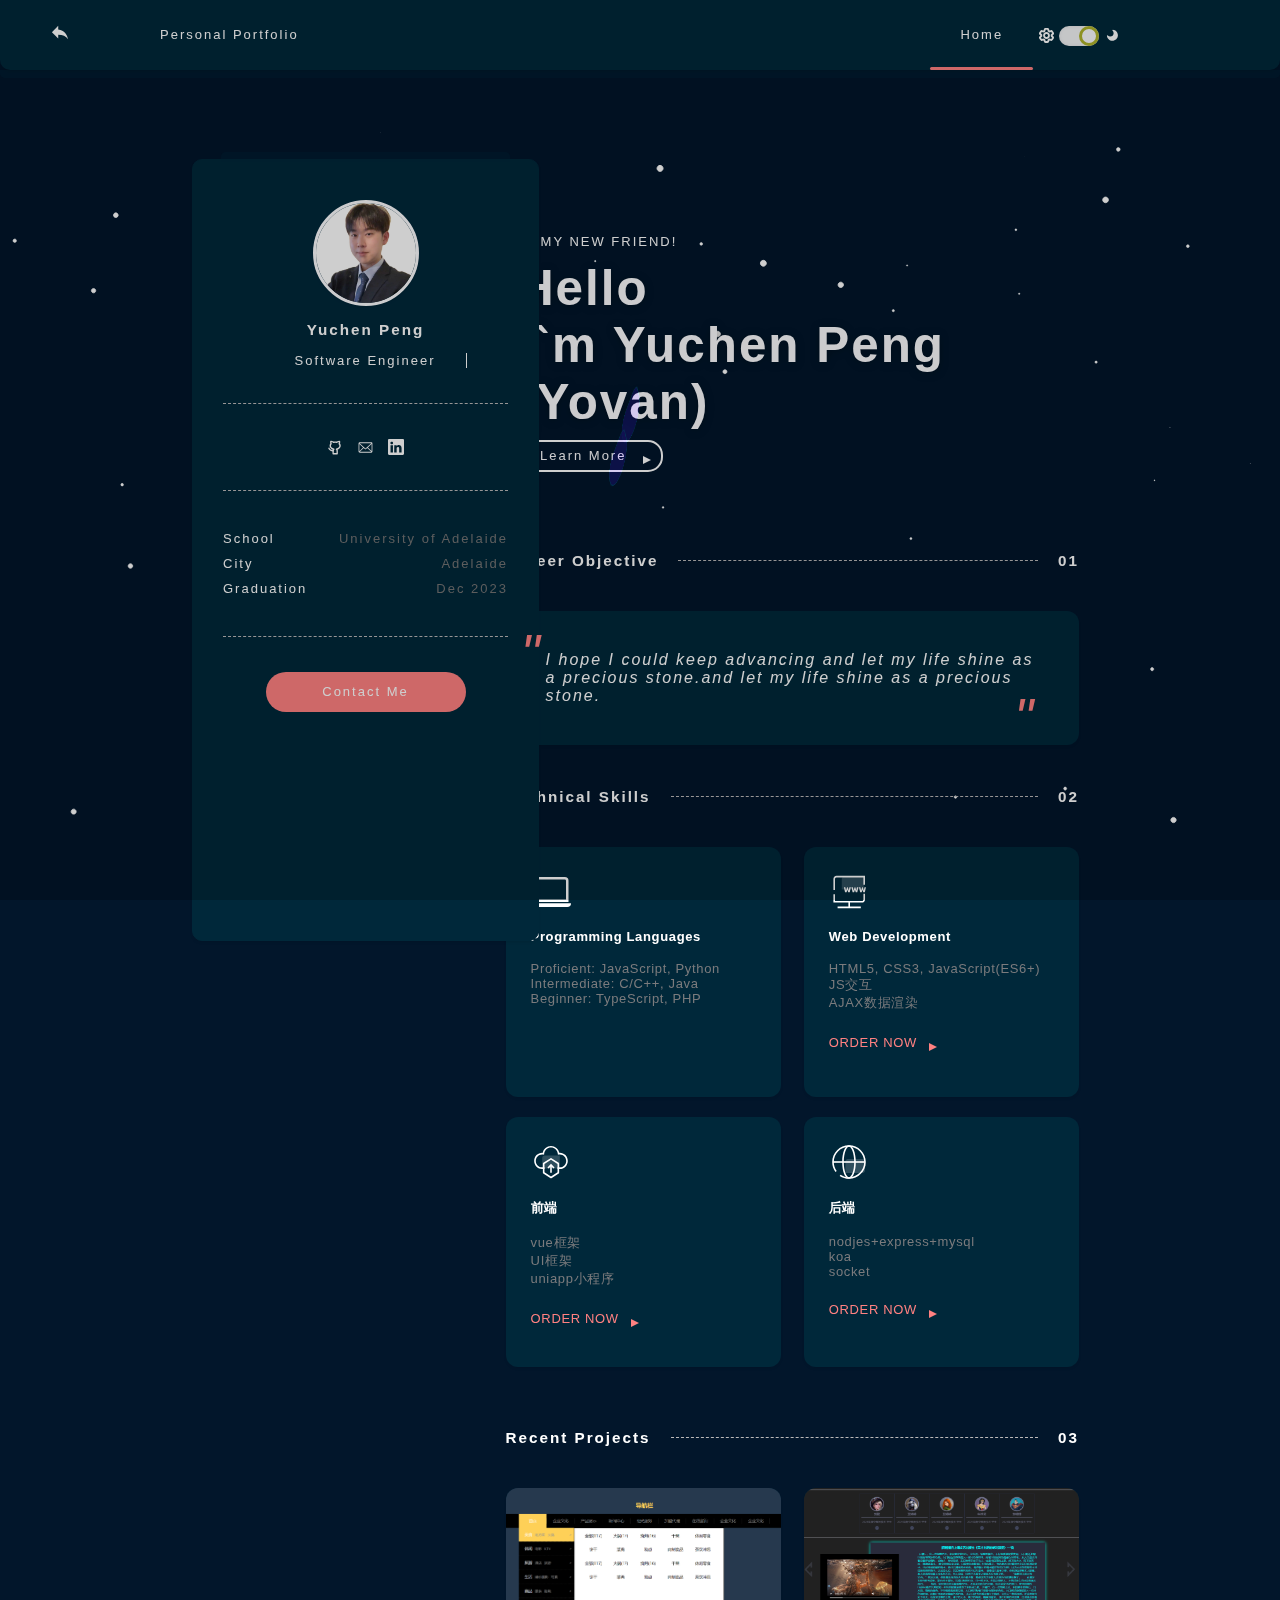
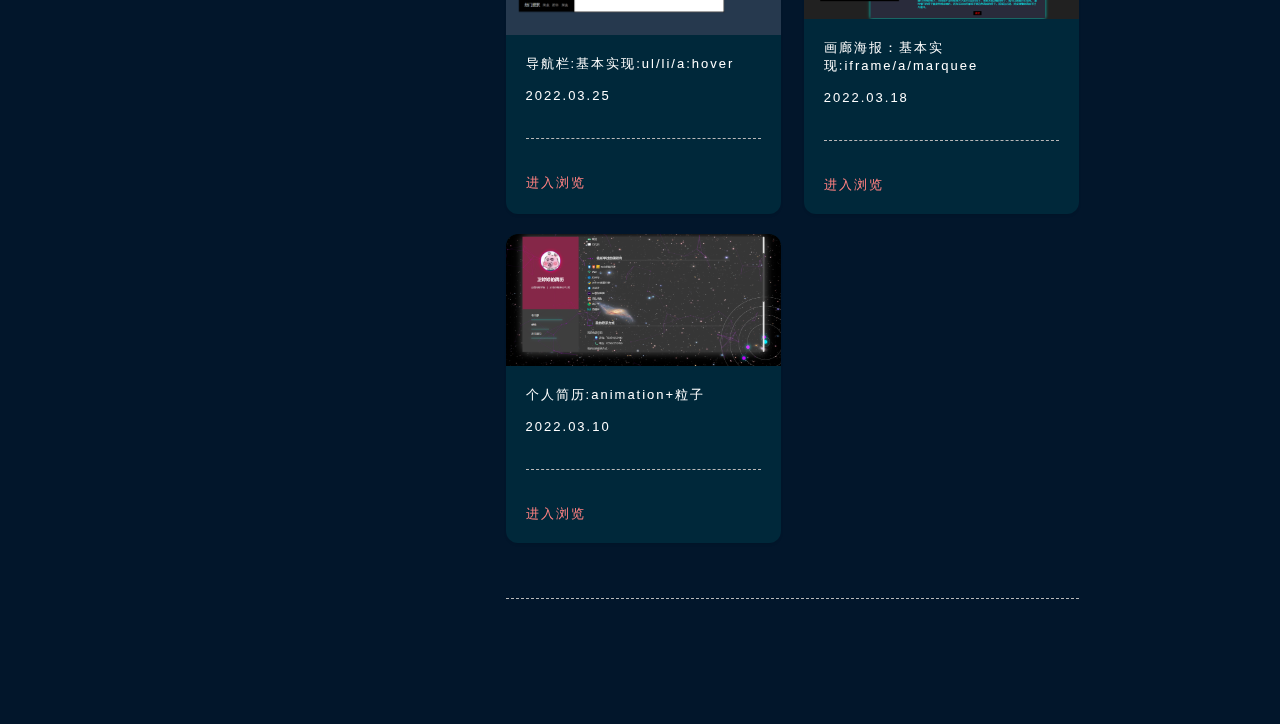
==== commit cbaa71ff: "Update" ====
--- a/index.html
+++ b/index.html
@@ -244,7 +244,7 @@
             <span>02</span>
           </h3>
           <div class="li4-box">
-            <div class="carbox">
+            <!-- <div class="carbox">
               <svg t="1649230330671" class="icon" viewBox="0 0 1024 1024" version="1.1"
                 xmlns="http://www.w3.org/2000/svg" p-id="1638" width="40" height="40">
                 <path
@@ -267,7 +267,21 @@
                 静态页面、动画效果<br>
               </p>
               <a>ORDER NOW</a>
-            </div>
+            </div> -->
+            
+            <!-- Skill1 - Coding  -->
+            <div class="carbox">
+              <svg xmlns="http://www.w3.org/2000/svg" class="icon" width="40" height="40" fill="currentColor" class="bi bi-laptop" viewBox="0 0 16 16">
+                <path d="M13.5 3a.5.5 0 0 1 .5.5V11H2V3.5a.5.5 0 0 1 .5-.5zm-11-1A1.5 1.5 0 0 0 1 3.5V12h14V3.5A1.5 1.5 0 0 0 13.5 2zM0 12.5h16a1.5 1.5 0 0 1-1.5 1.5h-13A1.5 1.5 0 0 1 0 12.5"/>
+              </svg>
+              <h4>Programming Languages</h4>
+              <p>
+                Proficient: JavaScript, Python<br>
+                Intermediate: C/C++, Java<br>
+                Beginner: TypeScript, PHP<br>
+              </p>
+            </div>
+
             <div class="carbox">
               <svg t="1649230368898" class="icon" viewBox="0 0 1024 1024" version="1.1"
                 xmlns="http://www.w3.org/2000/svg" p-id="1847" width="40" height="40">
@@ -282,9 +296,9 @@
                   fill="#333333" opacity=".18" p-id="1850"></path>
                 <path d="M496.64 762.88h40.96v143.36h-40.96z" fill="#333333" p-id="1851"></path>
               </svg>
-              <h4>网页制作</h4>
+              <h4>Web Development</h4>
               <p>
-                HTML、JS、css、scss<br>
+                HTML5, CSS3, JavaScript(ES6+)<br>
                 JS交互<br>
                 AJAX数据渲染<br>
               </p>
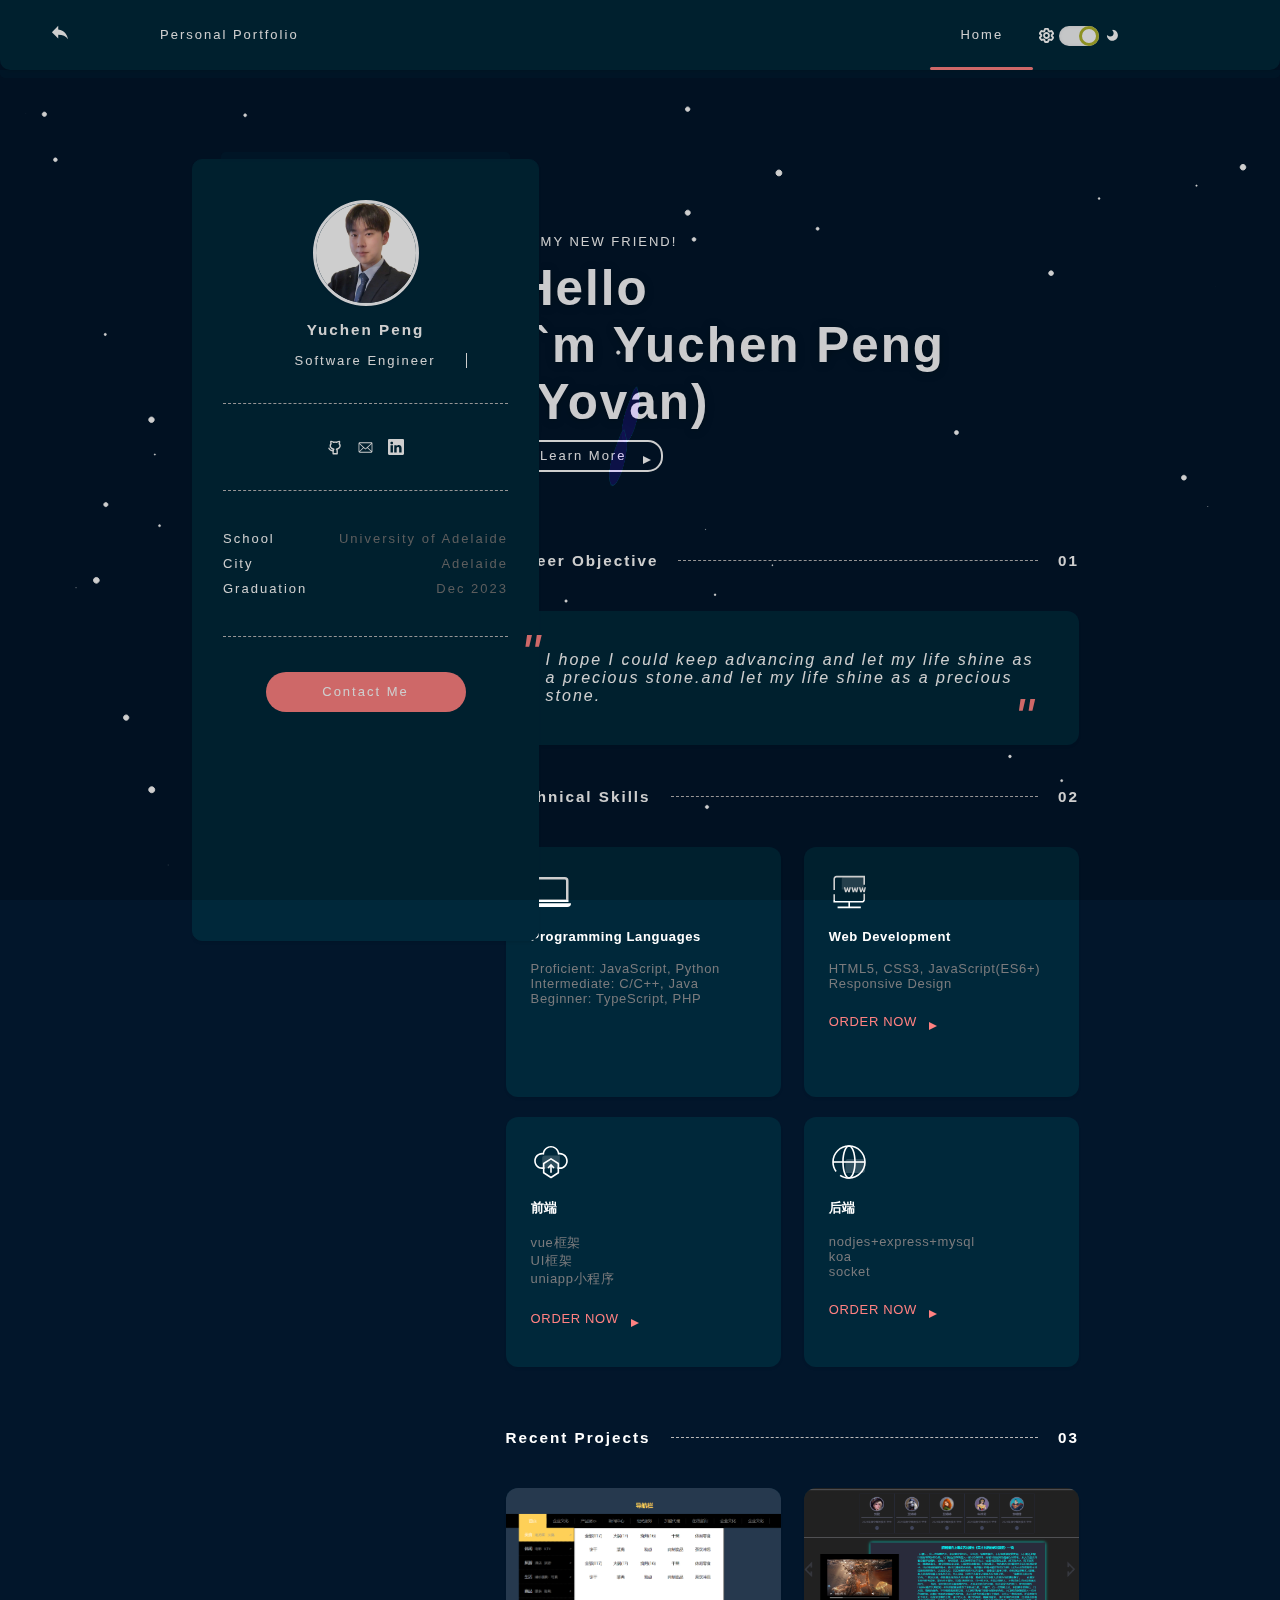
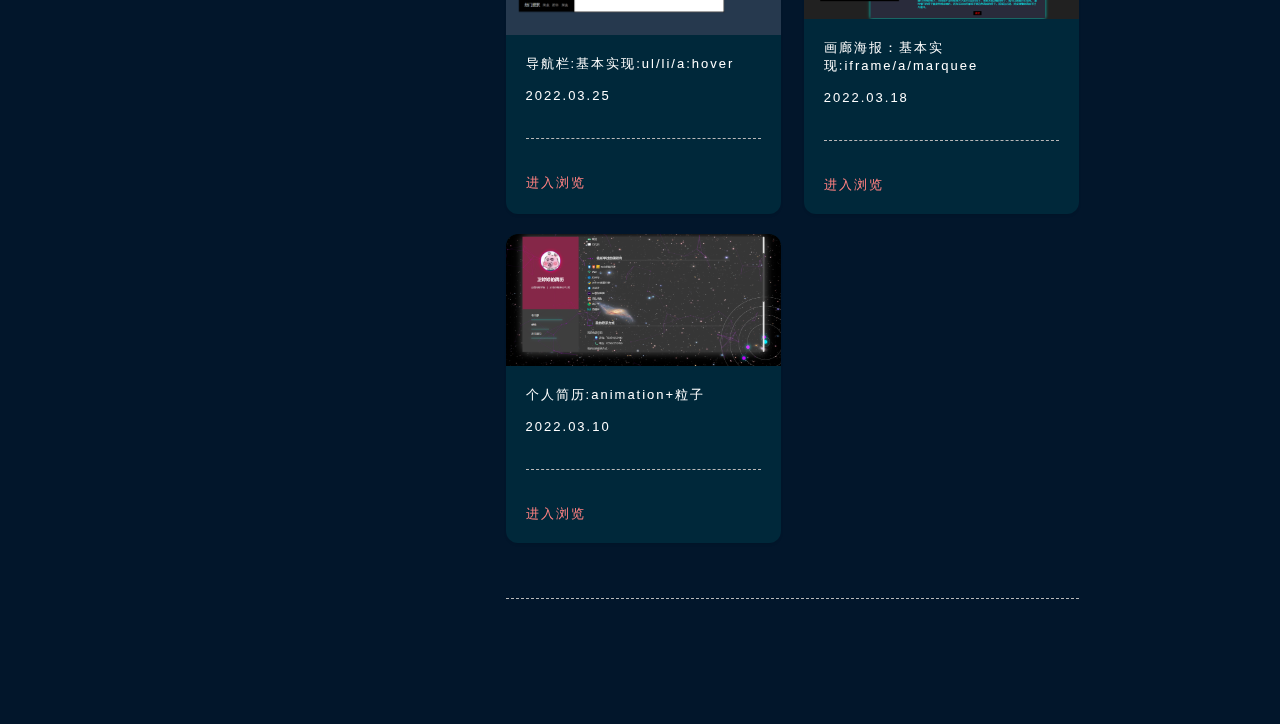
==== commit 3443c8e0: "Update CI/CD" ====
--- a/index.html
+++ b/index.html
@@ -299,8 +299,8 @@
               <h4>Web Development</h4>
               <p>
                 HTML5, CSS3, JavaScript(ES6+)<br>
-                JS交互<br>
-                AJAX数据渲染<br>
+                Responsive Design<br>
+                
               </p>
               <a>ORDER NOW</a>
             </div>
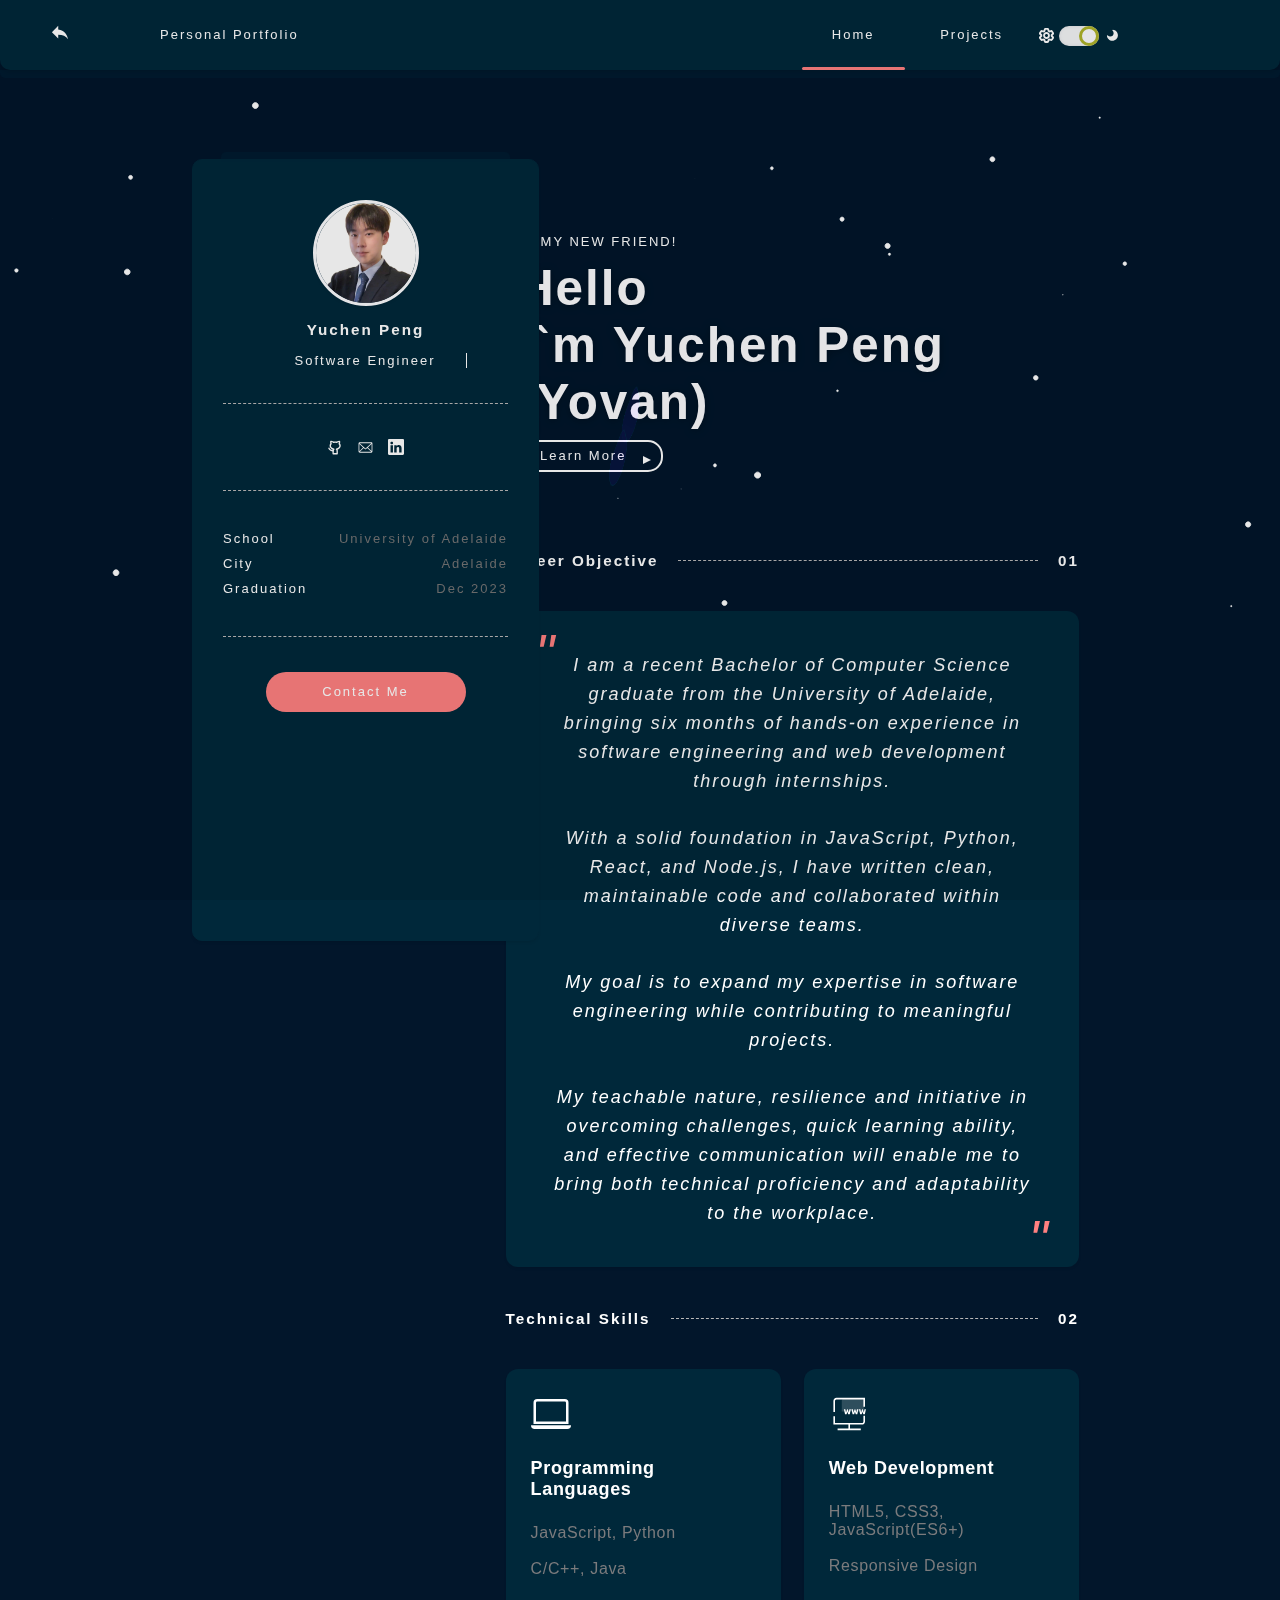
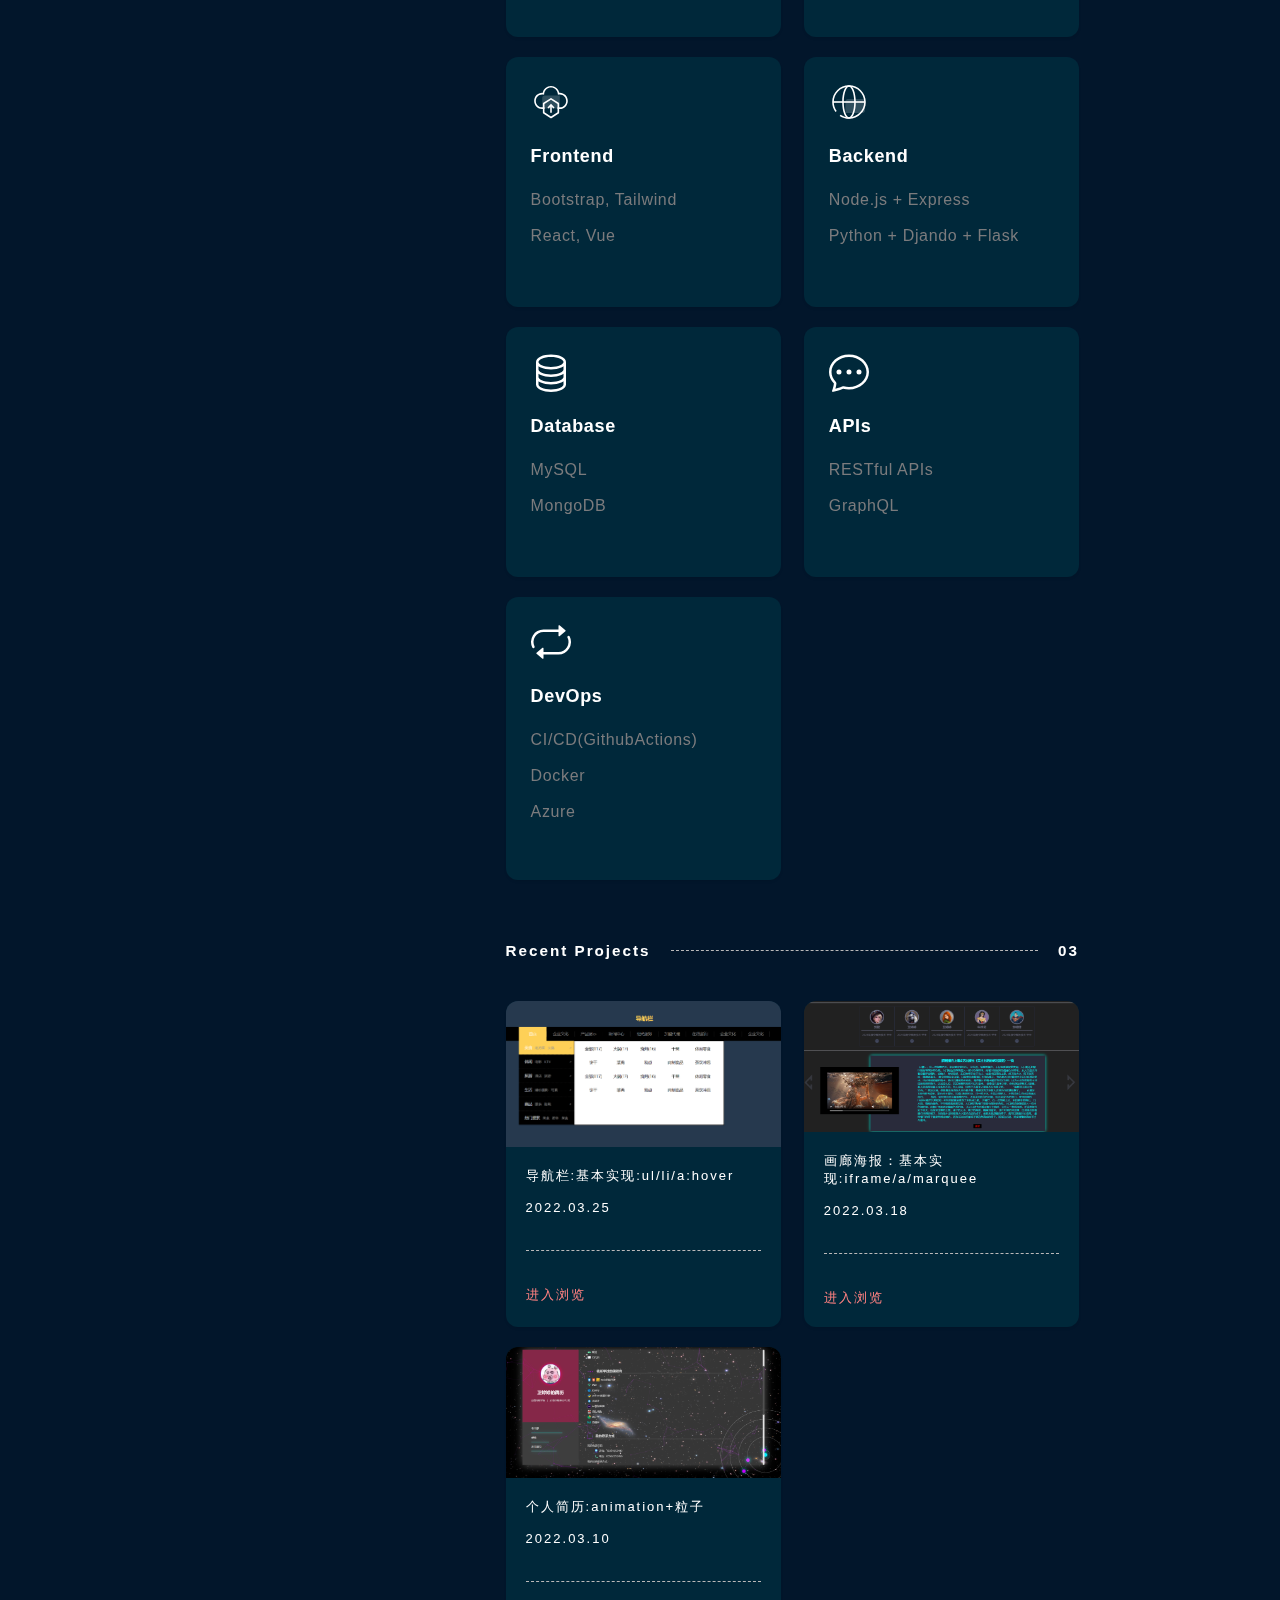
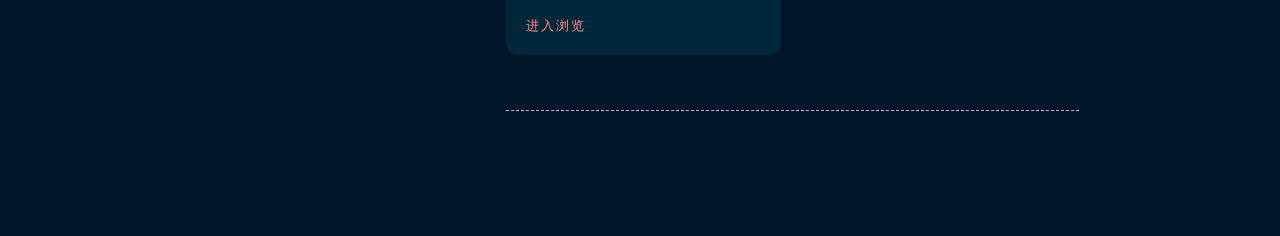
==== commit 6e779bc7: "Deploying to gh-pages from @ YuchenPeng17/Personal-Website@b3718844e895949f59fea71702de867f701ced3e " ====
--- a/index.html
+++ b/index.html
@@ -65,8 +65,8 @@
             <!-- 栏目 -->
             <ul class="header-nav">
               <li class="active"><a href="./index.html">Home</a></li>
-              <!-- <li><a href="./home.html">Projects</a></li>
-              <li><a href="./resume.html">Experience</a></li>
+              <li><a href="./home.html">Projects</a></li>
+              <!-- <li><a href="./resume.html">Experience</a></li>
               <li><a href="./contact.html">Contact</a></li>
               <li><a href="./blog.html">Blog</a></li>
               <li><a href="./live.html">Other</a></li> -->
@@ -157,8 +157,10 @@
               </svg>
             </a>
             <a title="LinkedIn">
-              <svg xmlns="http://www.w3.org/2000/svg" width="16" height="16" fill="currentColor" class="bi bi-linkedin" viewBox="0 0 16 16">
-                <path d="M0 1.146C0 .513.526 0 1.175 0h13.65C15.474 0 16 .513 16 1.146v13.708c0 .633-.526 1.146-1.175 1.146H1.175C.526 16 0 15.487 0 14.854zm4.943 12.248V6.169H2.542v7.225zm-1.2-8.212c.837 0 1.358-.554 1.358-1.248-.015-.709-.52-1.248-1.342-1.248S2.4 3.226 2.4 3.934c0 .694.521 1.248 1.327 1.248zm4.908 8.212V9.359c0-.216.016-.432.08-.586.173-.431.568-.878 1.232-.878.869 0 1.216.662 1.216 1.634v3.865h2.401V9.25c0-2.22-1.184-3.252-2.764-3.252-1.274 0-1.845.7-2.165 1.193v.025h-.016l.016-.025V6.169h-2.4c.03.678 0 7.225 0 7.225z"/>
+              <svg xmlns="http://www.w3.org/2000/svg" width="16" height="16" fill="currentColor" class="bi bi-linkedin"
+                viewBox="0 0 16 16">
+                <path
+                  d="M0 1.146C0 .513.526 0 1.175 0h13.65C15.474 0 16 .513 16 1.146v13.708c0 .633-.526 1.146-1.175 1.146H1.175C.526 16 0 15.487 0 14.854zm4.943 12.248V6.169H2.542v7.225zm-1.2-8.212c.837 0 1.358-.554 1.358-1.248-.015-.709-.52-1.248-1.342-1.248S2.4 3.226 2.4 3.934c0 .694.521 1.248 1.327 1.248zm4.908 8.212V9.359c0-.216.016-.432.08-.586.173-.431.568-.878 1.232-.878.869 0 1.216.662 1.216 1.634v3.865h2.401V9.25c0-2.22-1.184-3.252-2.764-3.252-1.274 0-1.845.7-2.165 1.193v.025h-.016l.016-.025V6.169h-2.4c.03.678 0 7.225 0 7.225z" />
               </svg>
             </a>
           </div>
@@ -212,9 +214,16 @@
             <span>01</span>
           </h3>
           <div class="carbox li2-box">
-            <blockquote>
-              I hope I could keep advancing and let my life shine as a precious stone.and let my life shine as a
-              precious stone.
+            <blockquote style="font-size: 18px; line-height: 1.6; text-align: center;">
+              I am a recent Bachelor of Computer Science graduate from the University of Adelaide, bringing six months
+              of hands-on experience in software engineering and web development through internships.<br /><br />
+              With a solid foundation in JavaScript, Python, React, and Node.js, I have written clean, maintainable code
+              and collaborated within diverse teams.<br /><br />
+              My goal is to expand my expertise in software engineering while contributing to meaningful
+              projects.<br /><br />
+              My teachable nature, resilience and initiative in overcoming challenges, quick learning ability, and
+              effective communication will enable me to bring both technical proficiency and adaptability to the
+              workplace.
             </blockquote>
           </div>
         </div>
@@ -268,20 +277,22 @@
               </p>
               <a>ORDER NOW</a>
             </div> -->
-            
+
             <!-- Skill1 - Coding  -->
             <div class="carbox">
-              <svg xmlns="http://www.w3.org/2000/svg" class="icon" width="40" height="40" fill="currentColor" class="bi bi-laptop" viewBox="0 0 16 16">
-                <path d="M13.5 3a.5.5 0 0 1 .5.5V11H2V3.5a.5.5 0 0 1 .5-.5zm-11-1A1.5 1.5 0 0 0 1 3.5V12h14V3.5A1.5 1.5 0 0 0 13.5 2zM0 12.5h16a1.5 1.5 0 0 1-1.5 1.5h-13A1.5 1.5 0 0 1 0 12.5"/>
-              </svg>
-              <h4>Programming Languages</h4>
-              <p>
-                Proficient: JavaScript, Python<br>
-                Intermediate: C/C++, Java<br>
-                Beginner: TypeScript, PHP<br>
-              </p>
-            </div>
-
+              <svg xmlns="http://www.w3.org/2000/svg" class="icon" width="40" height="40" fill="currentColor"
+                class="bi bi-laptop" viewBox="0 0 16 16">
+                <path
+                  d="M13.5 3a.5.5 0 0 1 .5.5V11H2V3.5a.5.5 0 0 1 .5-.5zm-11-1A1.5 1.5 0 0 0 1 3.5V12h14V3.5A1.5 1.5 0 0 0 13.5 2zM0 12.5h16a1.5 1.5 0 0 1-1.5 1.5h-13A1.5 1.5 0 0 1 0 12.5" />
+              </svg>
+              <h4 style="font-size: 18px;">Programming Languages</h4>
+              <p style="font-size: 16px;">
+                JavaScript, Python<br /><br />
+                C/C++, Java<br /><br />
+                <!-- TypeScript, PHP<br /><br /> -->
+              </p>
+            </div>
+            <!-- Skill2 - Web Development  -->
             <div class="carbox">
               <svg t="1649230368898" class="icon" viewBox="0 0 1024 1024" version="1.1"
                 xmlns="http://www.w3.org/2000/svg" p-id="1847" width="40" height="40">
@@ -296,14 +307,13 @@
                   fill="#333333" opacity=".18" p-id="1850"></path>
                 <path d="M496.64 762.88h40.96v143.36h-40.96z" fill="#333333" p-id="1851"></path>
               </svg>
-              <h4>Web Development</h4>
-              <p>
-                HTML5, CSS3, JavaScript(ES6+)<br>
-                Responsive Design<br>
-                
-              </p>
-              <a>ORDER NOW</a>
-            </div>
+              <h4 style="font-size: 18px;">Web Development</h4>
+              <p style="font-size: 16px;">
+                HTML5, CSS3, JavaScript(ES6+)<br /><br />
+                Responsive Design<br /><br />
+              </p>
+            </div>
+            <!-- Skill3 - Frontend  -->
             <div class="carbox">
               <svg t="1649230380175" class="icon" viewBox="0 0 1024 1024" version="1.1"
                 xmlns="http://www.w3.org/2000/svg" p-id="2002" width="40" height="40">
@@ -320,14 +330,13 @@
                   d="M675.84 675.84H286.72V409.6c0-33.792 27.648-61.44 61.44-61.44h389.12v266.24c0 33.792-27.648 61.44-61.44 61.44z"
                   fill="#333333" opacity=".18" p-id="2007"></path>
               </svg>
-              <h4>前端</h4>
-              <p>
-                vue框架<br>
-                UI框架<br>
-                uniapp小程序
-              </p>
-              <a>ORDER NOW</a>
-            </div>
+              <h4 style="font-size: 18px;">Frontend</h4>
+              <p style="font-size: 16px;">
+                Bootstrap, Tailwind<br /><br />
+                React, Vue<br /><br />
+              </p>
+            </div>
+            <!-- Skill4 - Backend  -->
             <div class="carbox">
               <svg t="1649230391217" class="icon" viewBox="0 0 1024 1024" version="1.1"
                 xmlns="http://www.w3.org/2000/svg" p-id="2160" width="40" height="40">
@@ -342,13 +351,46 @@
                   d="M860.16 793.6H419.84V496.64c0-33.792 27.648-61.44 61.44-61.44h440.32v296.96c0 33.792-27.648 61.44-61.44 61.44z"
                   fill="#333333" opacity=".18" p-id="2164"></path>
               </svg>
-              <h4>后端</h4>
-              <p>
-                nodjes+express+mysql<br>
-                koa<br>
-                socket<br>
-              </p>
-              <a>ORDER NOW</a>
+              <h4 style="font-size: 18px;">Backend</h4>
+              <p style="font-size: 16px;">
+                Node.js + Express<br /><br />
+                Python + Djando + Flask<br /><br />
+              </p>
+            </div>
+            <!-- Skill5 - Database  -->
+            <div class="carbox">
+              <svg xmlns="http://www.w3.org/2000/svg" width="40" height="40" class="icon" viewBox="0 0 16 16">
+                <path d="M4.318 2.687C5.234 2.271 6.536 2 8 2s2.766.27 3.682.687C12.644 3.125 13 3.627 13 4c0 .374-.356.875-1.318 1.313C10.766 5.729 9.464 6 8 6s-2.766-.27-3.682-.687C3.356 4.875 3 4.373 3 4c0-.374.356-.875 1.318-1.313M13 5.698V7c0 .374-.356.875-1.318 1.313C10.766 8.729 9.464 9 8 9s-2.766-.27-3.682-.687C3.356 7.875 3 7.373 3 7V5.698c.271.202.58.378.904.525C4.978 6.711 6.427 7 8 7s3.022-.289 4.096-.777A5 5 0 0 0 13 5.698M14 4c0-1.007-.875-1.755-1.904-2.223C11.022 1.289 9.573 1 8 1s-3.022.289-4.096.777C2.875 2.245 2 2.993 2 4v9c0 1.007.875 1.755 1.904 2.223C4.978 15.71 6.427 16 8 16s3.022-.289 4.096-.777C13.125 14.755 14 14.007 14 13zm-1 4.698V10c0 .374-.356.875-1.318 1.313C10.766 11.729 9.464 12 8 12s-2.766-.27-3.682-.687C3.356 10.875 3 10.373 3 10V8.698c.271.202.58.378.904.525C4.978 9.71 6.427 10 8 10s3.022-.289 4.096-.777A5 5 0 0 0 13 8.698m0 3V13c0 .374-.356.875-1.318 1.313C10.766 14.729 9.464 15 8 15s-2.766-.27-3.682-.687C3.356 13.875 3 13.373 3 13v-1.302c.271.202.58.378.904.525C4.978 12.71 6.427 13 8 13s3.022-.289 4.096-.777c.324-.147.633-.323.904-.525"/>
+              </svg>
+              <h4 style="font-size: 18px;">Database</h4>
+              <p style="font-size: 16px;">
+                MySQL<br /><br />
+                MongoDB<br /><br />
+              </p>
+            </div>
+            <!-- Skill6 - API  -->
+            <div class="carbox">
+              <svg xmlns="http://www.w3.org/2000/svg" width="40" height="40" fill="currentColor" class="icon" viewBox="0 0 16 16">
+                <path d="M5 8a1 1 0 1 1-2 0 1 1 0 0 1 2 0m4 0a1 1 0 1 1-2 0 1 1 0 0 1 2 0m3 1a1 1 0 1 0 0-2 1 1 0 0 0 0 2"/>
+                <path d="m2.165 15.803.02-.004c1.83-.363 2.948-.842 3.468-1.105A9 9 0 0 0 8 15c4.418 0 8-3.134 8-7s-3.582-7-8-7-8 3.134-8 7c0 1.76.743 3.37 1.97 4.6a10.4 10.4 0 0 1-.524 2.318l-.003.011a11 11 0 0 1-.244.637c-.079.186.074.394.273.362a22 22 0 0 0 .693-.125m.8-3.108a1 1 0 0 0-.287-.801C1.618 10.83 1 9.468 1 8c0-3.192 3.004-6 7-6s7 2.808 7 6-3.004 6-7 6a8 8 0 0 1-2.088-.272 1 1 0 0 0-.711.074c-.387.196-1.24.57-2.634.893a11 11 0 0 0 .398-2"/>
+              </svg>
+              <h4 style="font-size: 18px;">APIs</h4>
+              <p style="font-size: 16px;">
+                RESTful APIs<br /><br />
+                GraphQL<br /><br />
+              </p>
+            </div>
+            <!-- Skill7 - DevOps  -->
+            <div class="carbox">
+              <svg xmlns="http://www.w3.org/2000/svg" width="40" height="40" fill="currentColor" class="icon" viewBox="0 0 16 16">
+                <path d="M11 5.466V4H5a4 4 0 0 0-3.584 5.777.5.5 0 1 1-.896.446A5 5 0 0 1 5 3h6V1.534a.25.25 0 0 1 .41-.192l2.36 1.966c.12.1.12.284 0 .384l-2.36 1.966a.25.25 0 0 1-.41-.192m3.81.086a.5.5 0 0 1 .67.225A5 5 0 0 1 11 13H5v1.466a.25.25 0 0 1-.41.192l-2.36-1.966a.25.25 0 0 1 0-.384l2.36-1.966a.25.25 0 0 1 .41.192V12h6a4 4 0 0 0 3.585-5.777.5.5 0 0 1 .225-.67Z"/>
+              </svg>
+              <h4 style="font-size: 18px;">DevOps</h4>
+              <p style="font-size: 16px;">
+                CI/CD(GithubActions)<br /><br />
+                Docker<br /><br />
+                Azure<br /><br />
+              </p>
             </div>
           </div>
         </div>
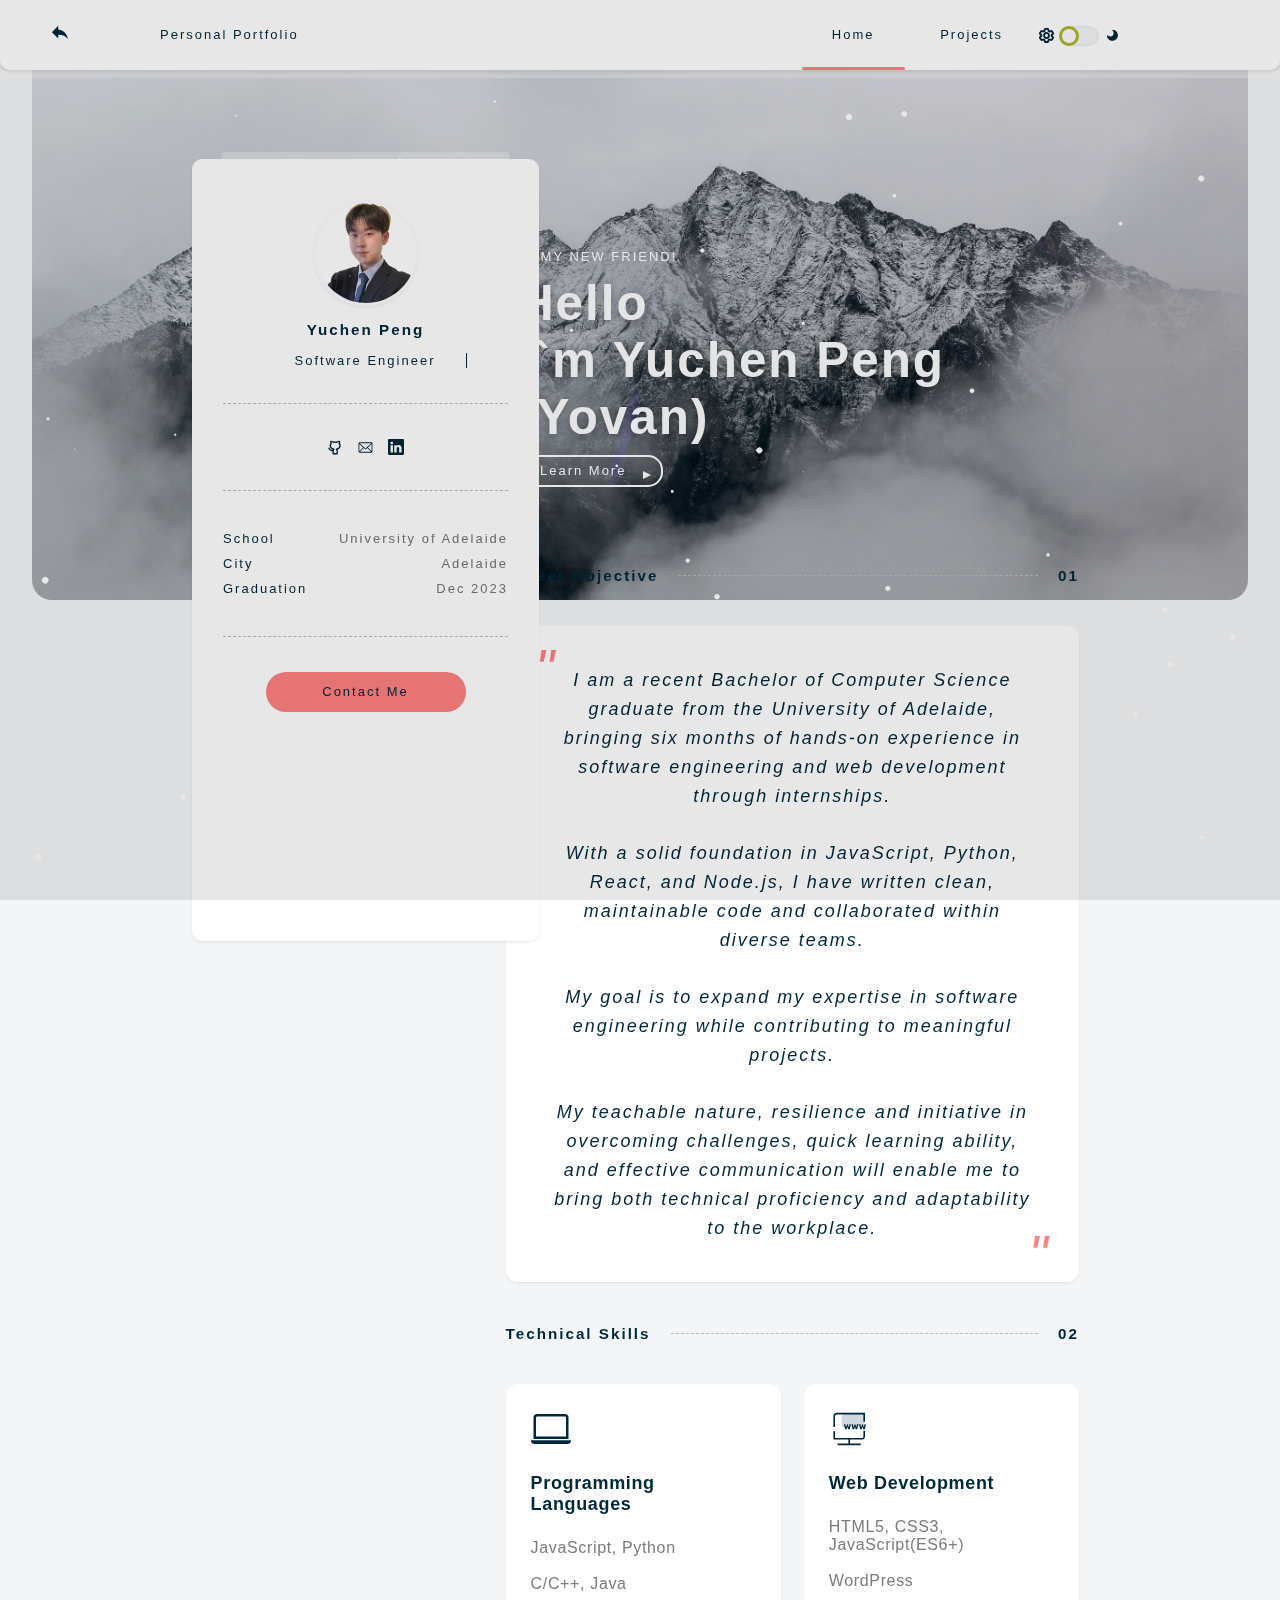
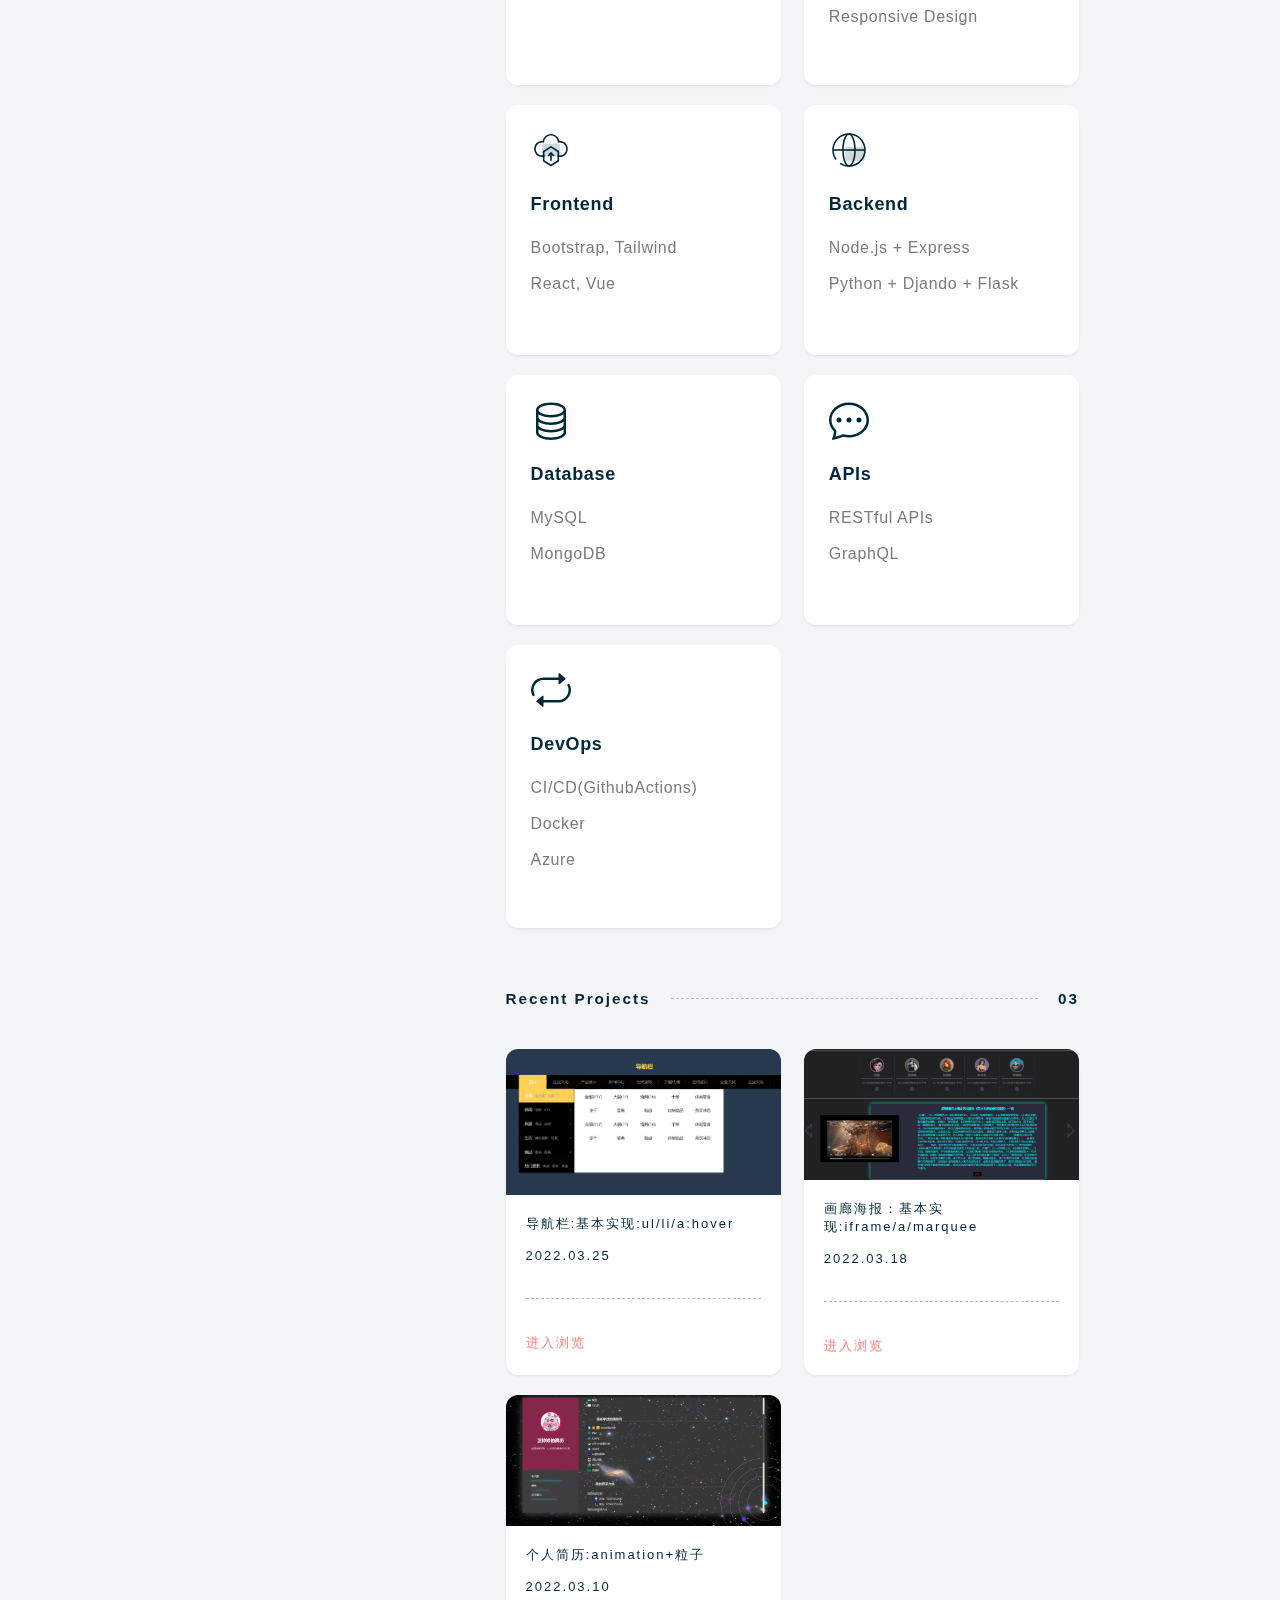
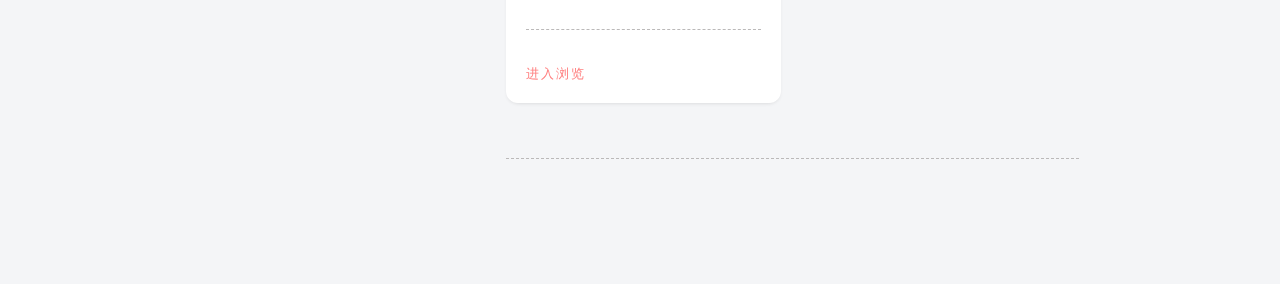
==== commit f8e45b74: "Deploying to gh-pages from @ YuchenPeng17/Personal-Website@a2996d11c435242dee3ae7db45ef8a79895ed635 " ====
--- a/index.html
+++ b/index.html
@@ -292,6 +292,7 @@
                 <!-- TypeScript, PHP<br /><br /> -->
               </p>
             </div>
+            
             <!-- Skill2 - Web Development  -->
             <div class="carbox">
               <svg t="1649230368898" class="icon" viewBox="0 0 1024 1024" version="1.1"
@@ -310,6 +311,7 @@
               <h4 style="font-size: 18px;">Web Development</h4>
               <p style="font-size: 16px;">
                 HTML5, CSS3, JavaScript(ES6+)<br /><br />
+                WordPress<br /><br />
                 Responsive Design<br /><br />
               </p>
             </div>
@@ -499,6 +501,7 @@
           </div>
 
         </div> -->
+        
         <!-- 最近完成 -->
         <div class="content-li li6">
           <h3>
--- a/css/base.css
+++ b/css/base.css
@@ -319,6 +319,7 @@
   display: inline-block;
   /* background-color: #45454566; */
   min-height: 50px;
+  margin-top: 15px;
 }
 .co{
   width: 70%;
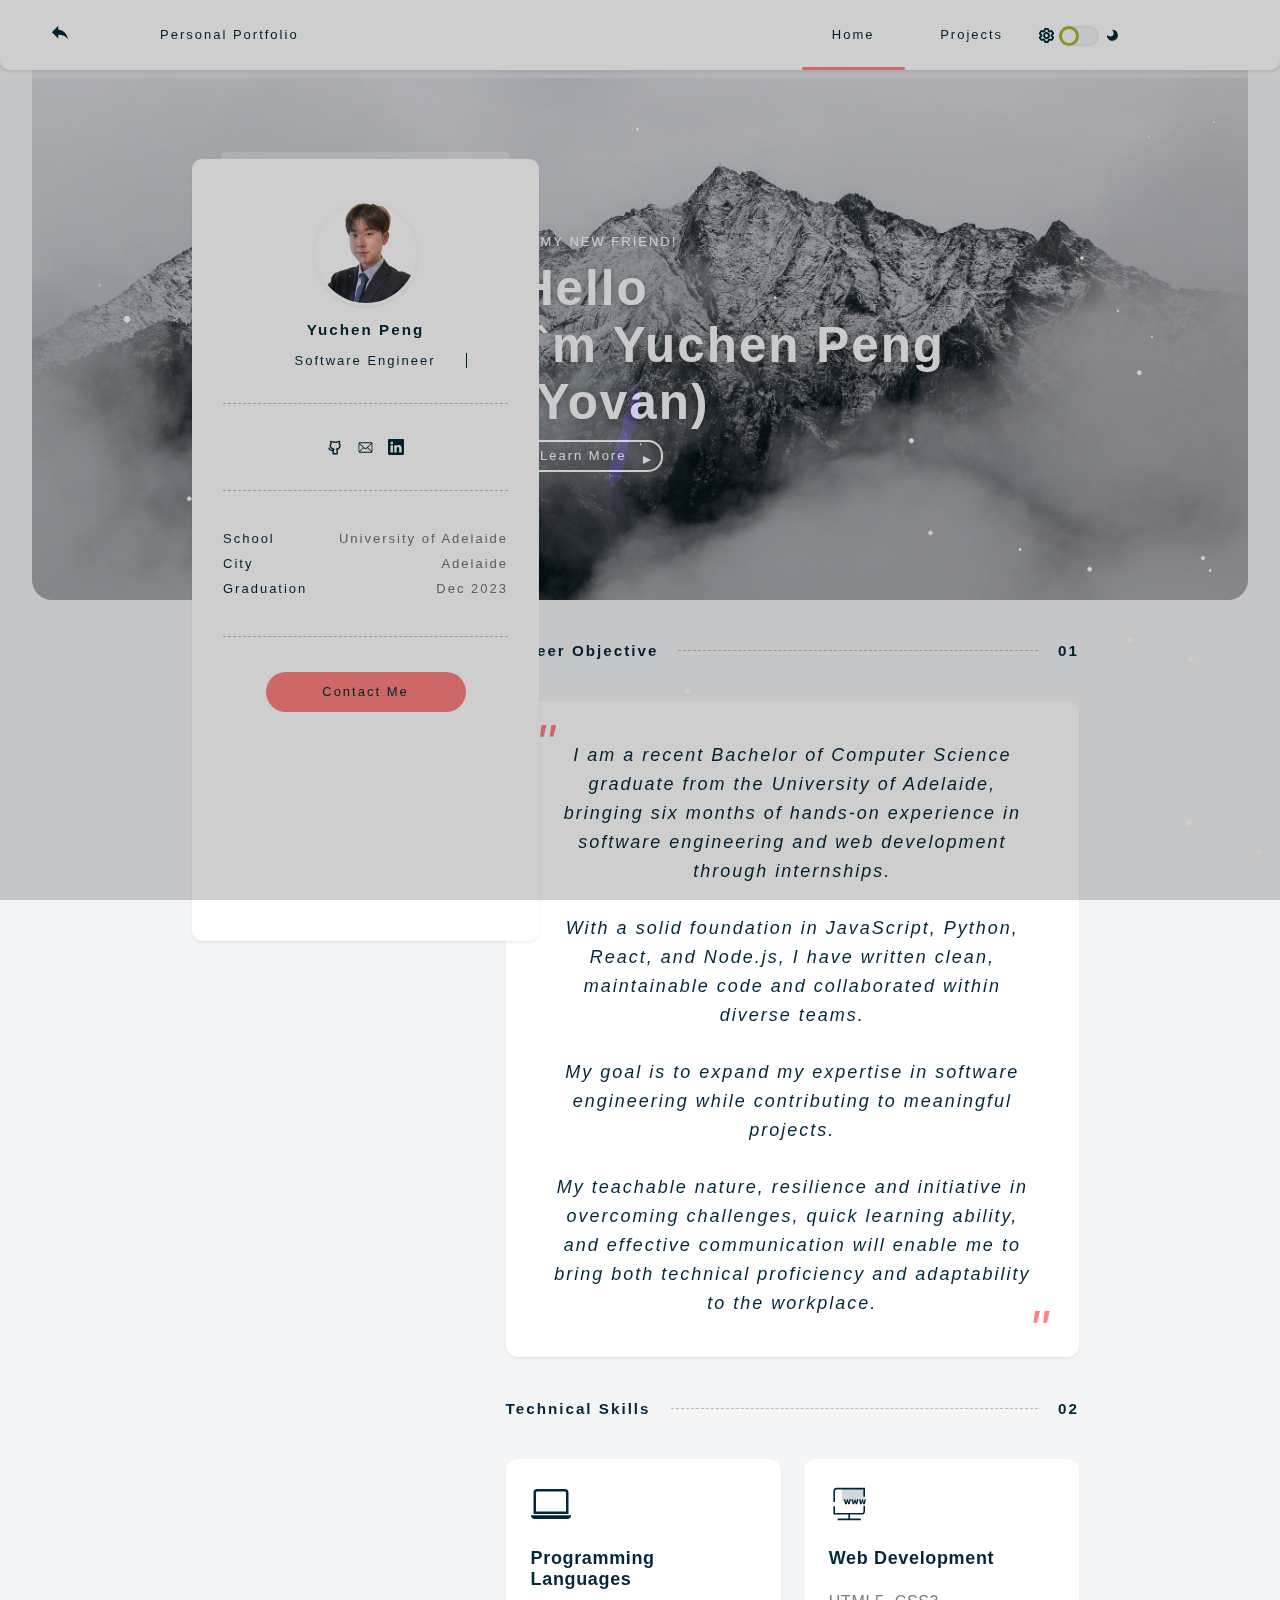
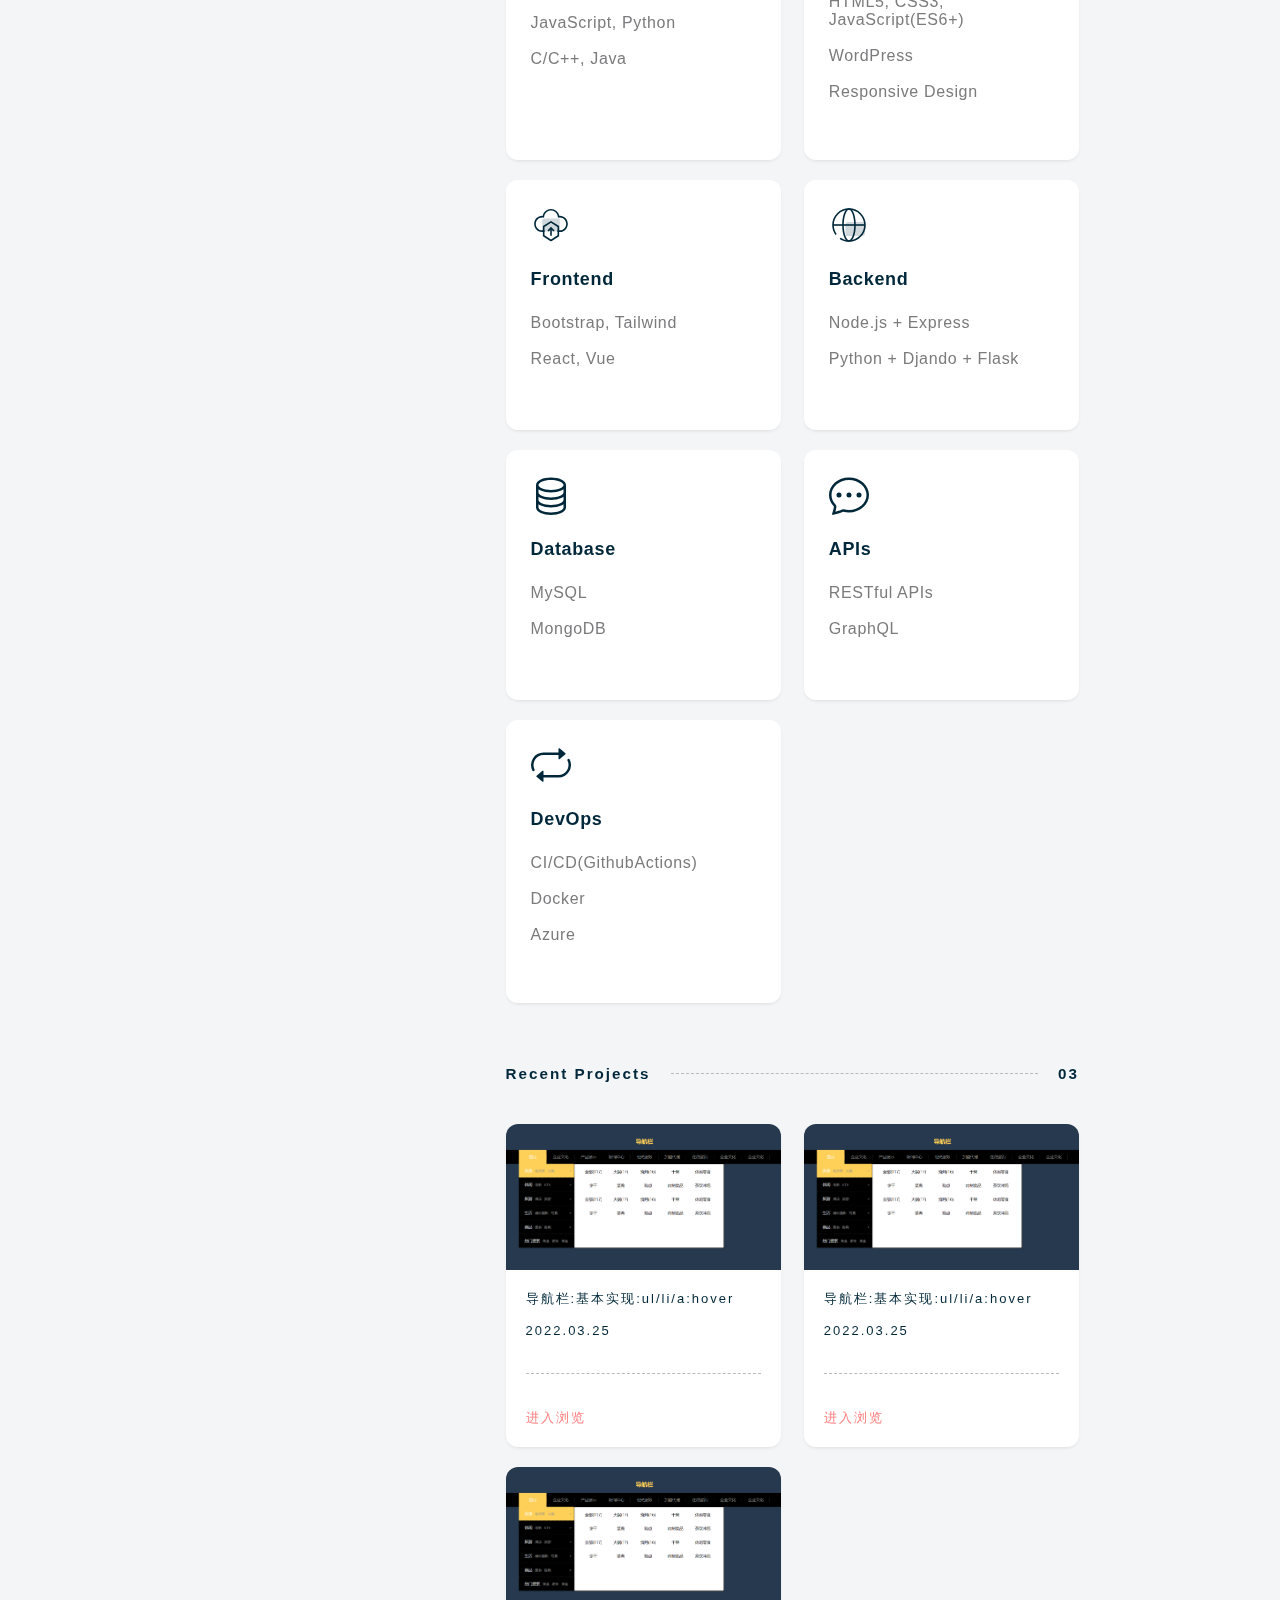
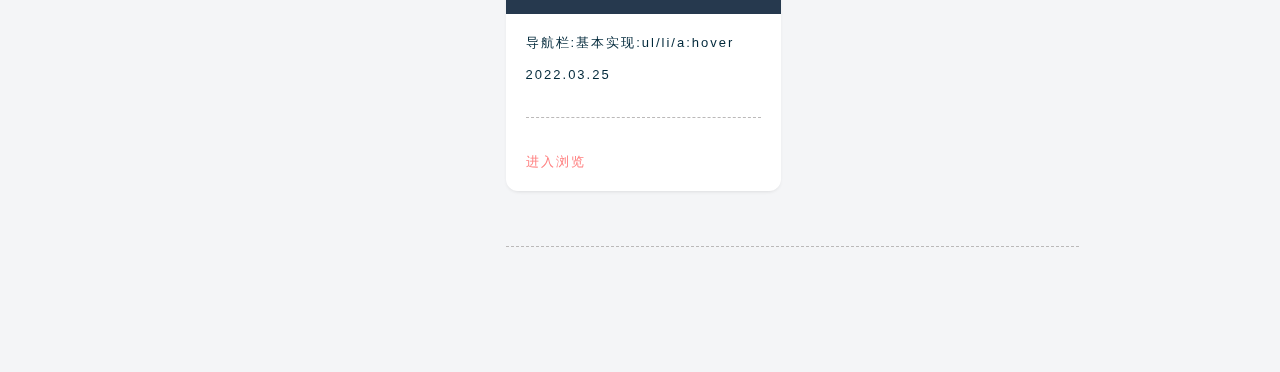
==== commit a3988f8c: "Deploying to gh-pages from @ YuchenPeng17/Personal-Website@e31f231c7122b10b7451bd37ae80cc847af0fb32 " ====
--- a/index.html
+++ b/index.html
@@ -187,7 +187,7 @@
         </div>
       </div>
       <!-- 右边 -->
-      <div class="co-right" id="next-one">
+      <div class="co-right" style="margin-top: 90px;" id="next-one">
         <!-- 完成项目 -->
         <!-- <div class="content-li li1">
           <div class="li1-box borderbefore">
@@ -292,7 +292,7 @@
                 <!-- TypeScript, PHP<br /><br /> -->
               </p>
             </div>
-            
+
             <!-- Skill2 - Web Development  -->
             <div class="carbox">
               <svg t="1649230368898" class="icon" viewBox="0 0 1024 1024" version="1.1"
@@ -362,7 +362,8 @@
             <!-- Skill5 - Database  -->
             <div class="carbox">
               <svg xmlns="http://www.w3.org/2000/svg" width="40" height="40" class="icon" viewBox="0 0 16 16">
-                <path d="M4.318 2.687C5.234 2.271 6.536 2 8 2s2.766.27 3.682.687C12.644 3.125 13 3.627 13 4c0 .374-.356.875-1.318 1.313C10.766 5.729 9.464 6 8 6s-2.766-.27-3.682-.687C3.356 4.875 3 4.373 3 4c0-.374.356-.875 1.318-1.313M13 5.698V7c0 .374-.356.875-1.318 1.313C10.766 8.729 9.464 9 8 9s-2.766-.27-3.682-.687C3.356 7.875 3 7.373 3 7V5.698c.271.202.58.378.904.525C4.978 6.711 6.427 7 8 7s3.022-.289 4.096-.777A5 5 0 0 0 13 5.698M14 4c0-1.007-.875-1.755-1.904-2.223C11.022 1.289 9.573 1 8 1s-3.022.289-4.096.777C2.875 2.245 2 2.993 2 4v9c0 1.007.875 1.755 1.904 2.223C4.978 15.71 6.427 16 8 16s3.022-.289 4.096-.777C13.125 14.755 14 14.007 14 13zm-1 4.698V10c0 .374-.356.875-1.318 1.313C10.766 11.729 9.464 12 8 12s-2.766-.27-3.682-.687C3.356 10.875 3 10.373 3 10V8.698c.271.202.58.378.904.525C4.978 9.71 6.427 10 8 10s3.022-.289 4.096-.777A5 5 0 0 0 13 8.698m0 3V13c0 .374-.356.875-1.318 1.313C10.766 14.729 9.464 15 8 15s-2.766-.27-3.682-.687C3.356 13.875 3 13.373 3 13v-1.302c.271.202.58.378.904.525C4.978 12.71 6.427 13 8 13s3.022-.289 4.096-.777c.324-.147.633-.323.904-.525"/>
+                <path
+                  d="M4.318 2.687C5.234 2.271 6.536 2 8 2s2.766.27 3.682.687C12.644 3.125 13 3.627 13 4c0 .374-.356.875-1.318 1.313C10.766 5.729 9.464 6 8 6s-2.766-.27-3.682-.687C3.356 4.875 3 4.373 3 4c0-.374.356-.875 1.318-1.313M13 5.698V7c0 .374-.356.875-1.318 1.313C10.766 8.729 9.464 9 8 9s-2.766-.27-3.682-.687C3.356 7.875 3 7.373 3 7V5.698c.271.202.58.378.904.525C4.978 6.711 6.427 7 8 7s3.022-.289 4.096-.777A5 5 0 0 0 13 5.698M14 4c0-1.007-.875-1.755-1.904-2.223C11.022 1.289 9.573 1 8 1s-3.022.289-4.096.777C2.875 2.245 2 2.993 2 4v9c0 1.007.875 1.755 1.904 2.223C4.978 15.71 6.427 16 8 16s3.022-.289 4.096-.777C13.125 14.755 14 14.007 14 13zm-1 4.698V10c0 .374-.356.875-1.318 1.313C10.766 11.729 9.464 12 8 12s-2.766-.27-3.682-.687C3.356 10.875 3 10.373 3 10V8.698c.271.202.58.378.904.525C4.978 9.71 6.427 10 8 10s3.022-.289 4.096-.777A5 5 0 0 0 13 8.698m0 3V13c0 .374-.356.875-1.318 1.313C10.766 14.729 9.464 15 8 15s-2.766-.27-3.682-.687C3.356 13.875 3 13.373 3 13v-1.302c.271.202.58.378.904.525C4.978 12.71 6.427 13 8 13s3.022-.289 4.096-.777c.324-.147.633-.323.904-.525" />
               </svg>
               <h4 style="font-size: 18px;">Database</h4>
               <p style="font-size: 16px;">
@@ -372,9 +373,12 @@
             </div>
             <!-- Skill6 - API  -->
             <div class="carbox">
-              <svg xmlns="http://www.w3.org/2000/svg" width="40" height="40" fill="currentColor" class="icon" viewBox="0 0 16 16">
-                <path d="M5 8a1 1 0 1 1-2 0 1 1 0 0 1 2 0m4 0a1 1 0 1 1-2 0 1 1 0 0 1 2 0m3 1a1 1 0 1 0 0-2 1 1 0 0 0 0 2"/>
-                <path d="m2.165 15.803.02-.004c1.83-.363 2.948-.842 3.468-1.105A9 9 0 0 0 8 15c4.418 0 8-3.134 8-7s-3.582-7-8-7-8 3.134-8 7c0 1.76.743 3.37 1.97 4.6a10.4 10.4 0 0 1-.524 2.318l-.003.011a11 11 0 0 1-.244.637c-.079.186.074.394.273.362a22 22 0 0 0 .693-.125m.8-3.108a1 1 0 0 0-.287-.801C1.618 10.83 1 9.468 1 8c0-3.192 3.004-6 7-6s7 2.808 7 6-3.004 6-7 6a8 8 0 0 1-2.088-.272 1 1 0 0 0-.711.074c-.387.196-1.24.57-2.634.893a11 11 0 0 0 .398-2"/>
+              <svg xmlns="http://www.w3.org/2000/svg" width="40" height="40" fill="currentColor" class="icon"
+                viewBox="0 0 16 16">
+                <path
+                  d="M5 8a1 1 0 1 1-2 0 1 1 0 0 1 2 0m4 0a1 1 0 1 1-2 0 1 1 0 0 1 2 0m3 1a1 1 0 1 0 0-2 1 1 0 0 0 0 2" />
+                <path
+                  d="m2.165 15.803.02-.004c1.83-.363 2.948-.842 3.468-1.105A9 9 0 0 0 8 15c4.418 0 8-3.134 8-7s-3.582-7-8-7-8 3.134-8 7c0 1.76.743 3.37 1.97 4.6a10.4 10.4 0 0 1-.524 2.318l-.003.011a11 11 0 0 1-.244.637c-.079.186.074.394.273.362a22 22 0 0 0 .693-.125m.8-3.108a1 1 0 0 0-.287-.801C1.618 10.83 1 9.468 1 8c0-3.192 3.004-6 7-6s7 2.808 7 6-3.004 6-7 6a8 8 0 0 1-2.088-.272 1 1 0 0 0-.711.074c-.387.196-1.24.57-2.634.893a11 11 0 0 0 .398-2" />
               </svg>
               <h4 style="font-size: 18px;">APIs</h4>
               <p style="font-size: 16px;">
@@ -384,8 +388,10 @@
             </div>
             <!-- Skill7 - DevOps  -->
             <div class="carbox">
-              <svg xmlns="http://www.w3.org/2000/svg" width="40" height="40" fill="currentColor" class="icon" viewBox="0 0 16 16">
-                <path d="M11 5.466V4H5a4 4 0 0 0-3.584 5.777.5.5 0 1 1-.896.446A5 5 0 0 1 5 3h6V1.534a.25.25 0 0 1 .41-.192l2.36 1.966c.12.1.12.284 0 .384l-2.36 1.966a.25.25 0 0 1-.41-.192m3.81.086a.5.5 0 0 1 .67.225A5 5 0 0 1 11 13H5v1.466a.25.25 0 0 1-.41.192l-2.36-1.966a.25.25 0 0 1 0-.384l2.36-1.966a.25.25 0 0 1 .41.192V12h6a4 4 0 0 0 3.585-5.777.5.5 0 0 1 .225-.67Z"/>
+              <svg xmlns="http://www.w3.org/2000/svg" width="40" height="40" fill="currentColor" class="icon"
+                viewBox="0 0 16 16">
+                <path
+                  d="M11 5.466V4H5a4 4 0 0 0-3.584 5.777.5.5 0 1 1-.896.446A5 5 0 0 1 5 3h6V1.534a.25.25 0 0 1 .41-.192l2.36 1.966c.12.1.12.284 0 .384l-2.36 1.966a.25.25 0 0 1-.41-.192m3.81.086a.5.5 0 0 1 .67.225A5 5 0 0 1 11 13H5v1.466a.25.25 0 0 1-.41.192l-2.36-1.966a.25.25 0 0 1 0-.384l2.36-1.966a.25.25 0 0 1 .41.192V12h6a4 4 0 0 0 3.585-5.777.5.5 0 0 1 .225-.67Z" />
               </svg>
               <h4 style="font-size: 18px;">DevOps</h4>
               <p style="font-size: 16px;">
@@ -501,7 +507,7 @@
           </div>
 
         </div> -->
-        
+
         <!-- 最近完成 -->
         <div class="content-li li6">
           <h3>
@@ -521,7 +527,29 @@
                 <a href="http://123.56.144.92/nav/index.html">进入浏览</a>
               </div>
             </div>
-            <div class=" carbox">
+            <div class="carbox">
+              <a class="imgbox" href="http://123.56.144.92/nav/index.html">
+                <img src=" ./img/project/daohanglan.png" alt="">
+              </a>
+              <div class="li6car-title">
+                导航栏:基本实现:ul/li/a:hover
+                <br><br>2022.03.25
+                <div class="borderbotm"></div>
+                <a href="http://123.56.144.92/nav/index.html">进入浏览</a>
+              </div>
+            </div>
+            <div class="carbox">
+              <a class="imgbox" href="http://123.56.144.92/nav/index.html">
+                <img src=" ./img/project/daohanglan.png" alt="">
+              </a>
+              <div class="li6car-title">
+                导航栏:基本实现:ul/li/a:hover
+                <br><br>2022.03.25
+                <div class="borderbotm"></div>
+                <a href="http://123.56.144.92/nav/index.html">进入浏览</a>
+              </div>
+            </div>
+            <!-- <div class=" carbox">
               <a class="imgbox" href="http://123.56.144.92/hualang/index.html">
                 <img src="./img/project/hualang.png" alt="">
               </a>
@@ -542,7 +570,7 @@
                 <div class="borderbotm"></div>
                 <a href="http://123.56.144.92/jianli/index.html">进入浏览</a>
               </div>
-            </div>
+            </div> -->
           </div>
         </div>
 
--- a/css/base.css
+++ b/css/base.css
@@ -319,7 +319,6 @@
   display: inline-block;
   /* background-color: #45454566; */
   min-height: 50px;
-  margin-top: 15px;
 }
 .co{
   width: 70%;
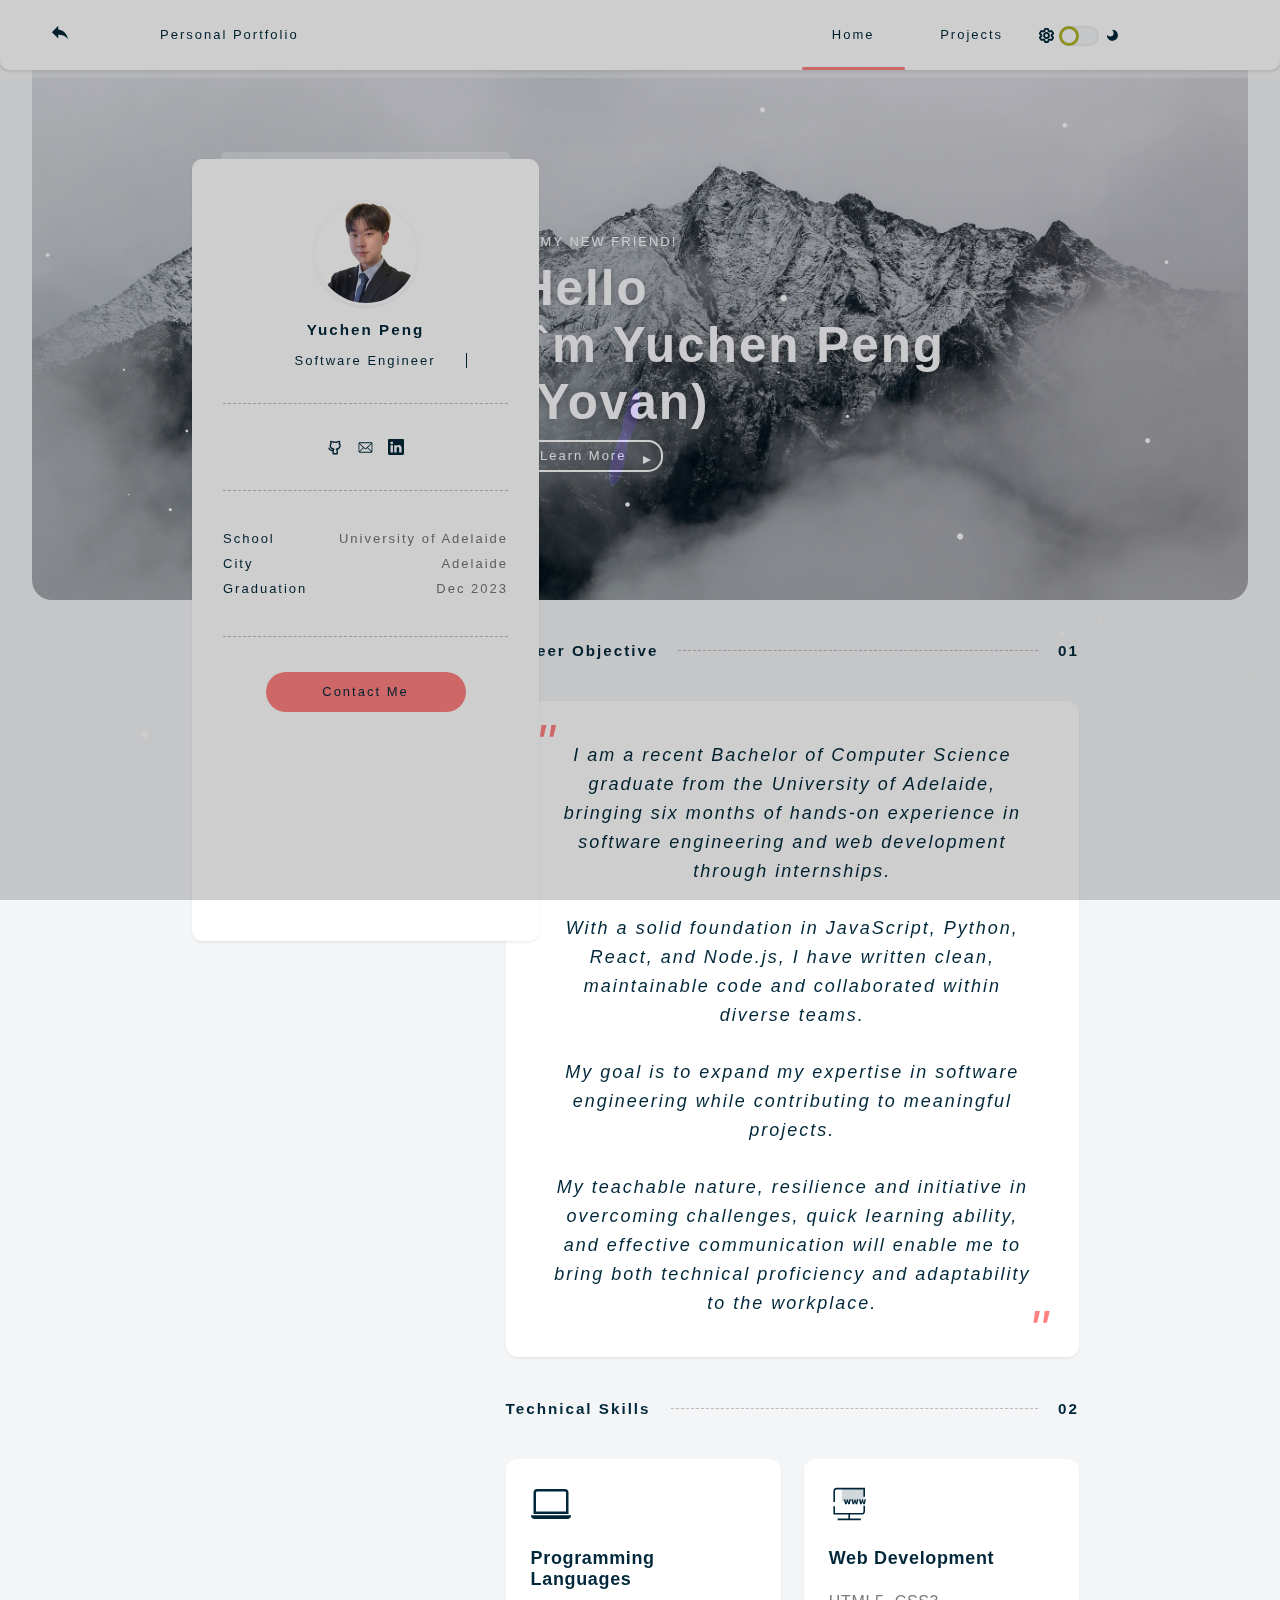
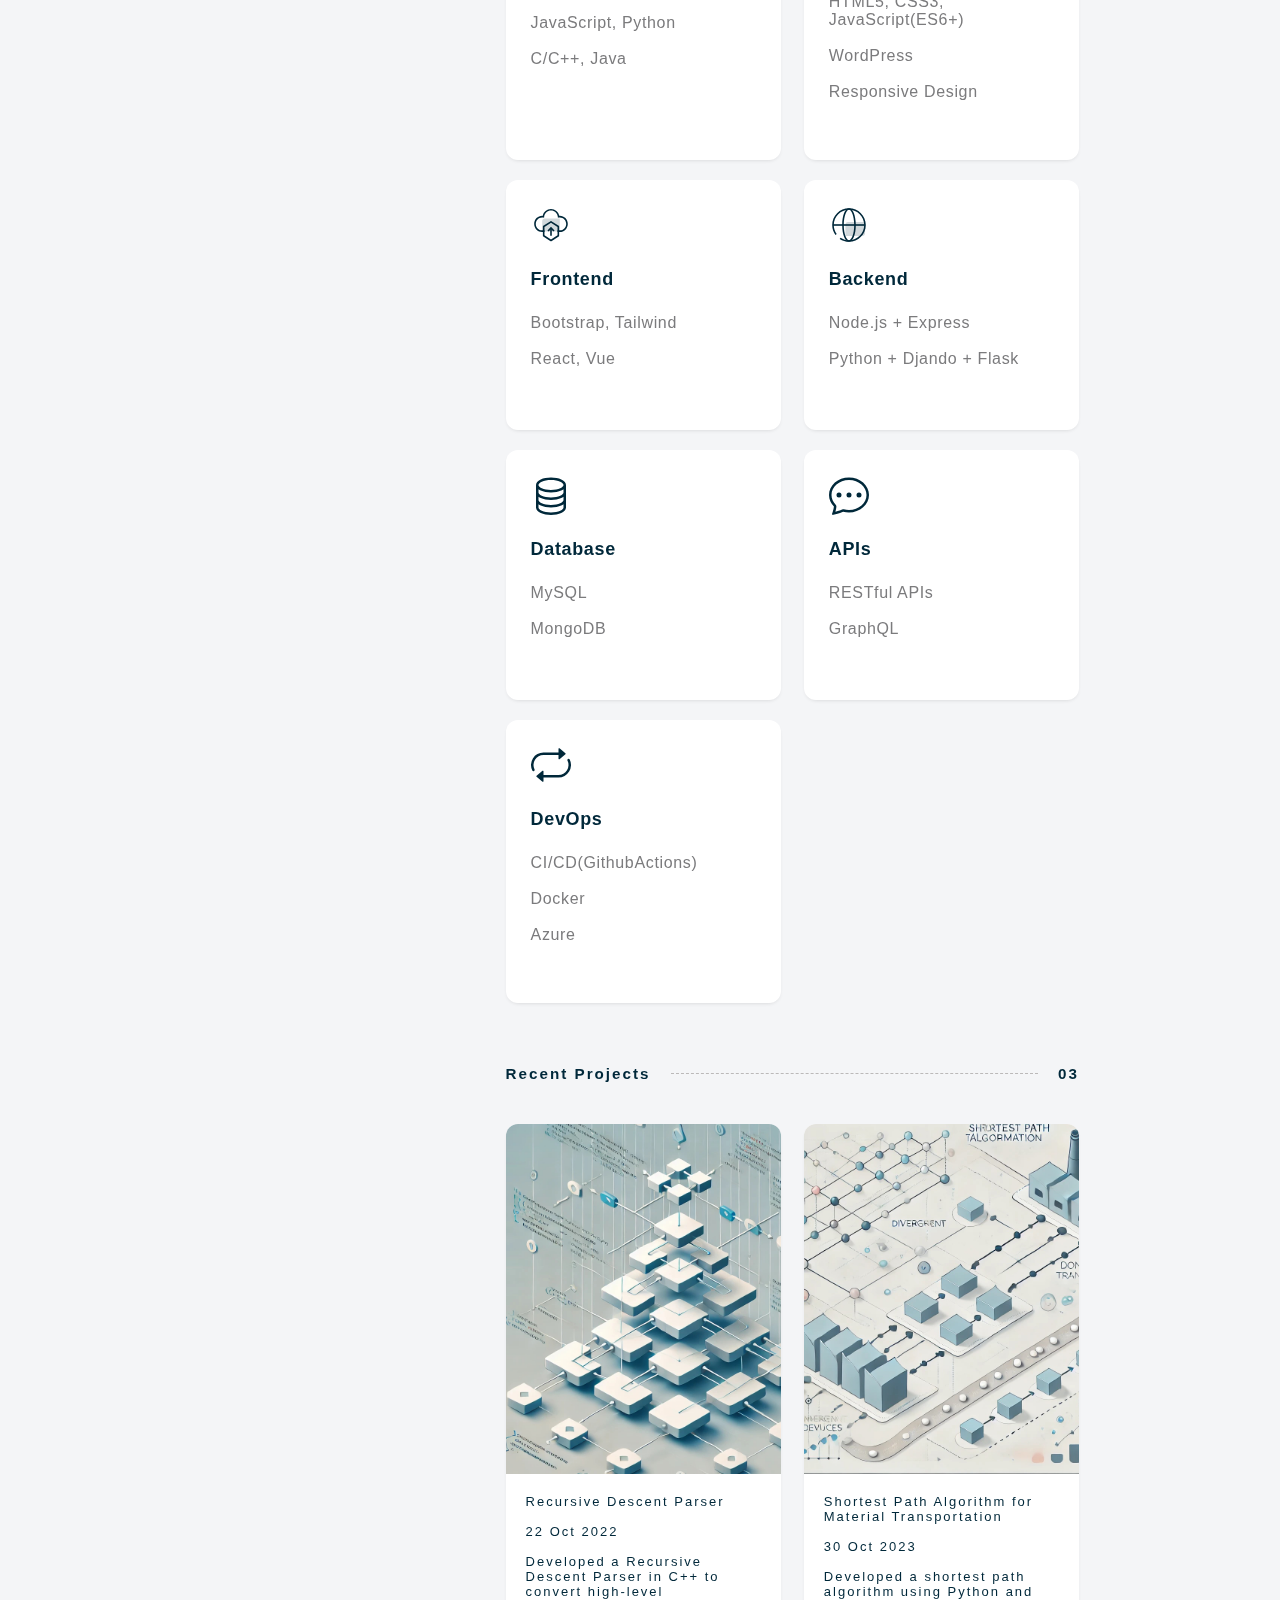
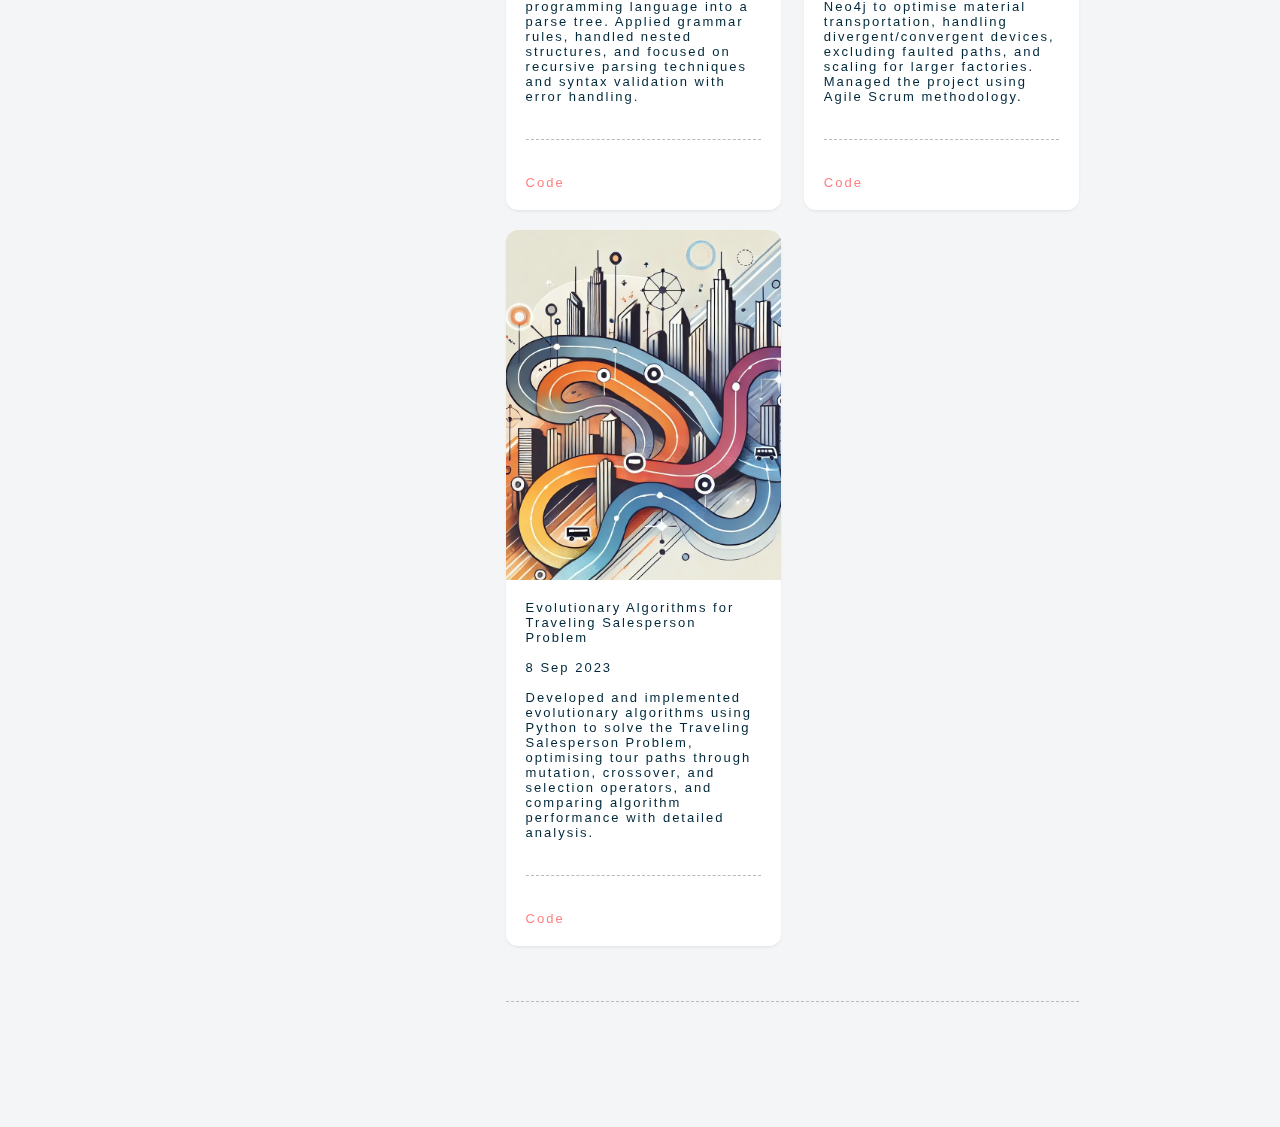
==== commit f5ceb4b1: "Deploying to gh-pages from @ YuchenPeng17/Personal-Website@d00f16184e9254e7c6de38afa91ea96325cc500c " ====
--- a/index.html
+++ b/index.html
@@ -517,36 +517,39 @@
           </h3>
           <div class="li6-box">
             <div class="carbox">
-              <a class="imgbox" href="http://123.56.144.92/nav/index.html">
-                <img src=" ./img/project/daohanglan.png" alt="">
+              <a class="imgbox" href="https://github.com/YuchenPeng17/CS-Recursive-Descent-Parser">
+                <img src=" ./img/project/CS-Recursive-Descent-Parser.jpg" alt="" style="width: 350px; height: 350px;">
               </a>
               <div class="li6car-title">
-                导航栏:基本实现:ul/li/a:hover
-                <br><br>2022.03.25
+                Recursive Descent Parser<br><br>
+                22 Oct 2022<br><br>
+                <span>Developed a Recursive Descent Parser in C++ to convert high-level programming language into a parse tree. Applied grammar rules, handled nested structures, and focused on recursive parsing techniques and syntax validation with error handling.</span>
                 <div class="borderbotm"></div>
-                <a href="http://123.56.144.92/nav/index.html">进入浏览</a>
-              </div>
-            </div>
-            <div class="carbox">
-              <a class="imgbox" href="http://123.56.144.92/nav/index.html">
-                <img src=" ./img/project/daohanglan.png" alt="">
+                <a href="https://github.com/YuchenPeng17/CS-Recursive-Descent-Parser">Code</a>
+              </div>
+            </div>
+            <div class="carbox">
+              <a class="imgbox" href="https://github.com/YuchenPeng17/SEP-Material-Transportation">
+                <img src="./img/project/SEP-Material-Transportation.jpg" alt="" style="width: 350px; height: 350px;">
               </a>
               <div class="li6car-title">
-                导航栏:基本实现:ul/li/a:hover
-                <br><br>2022.03.25
+                Shortest Path Algorithm for Material Transportation<br><br>
+                30 Oct 2023<br><br>
+                Developed a shortest path algorithm using Python and Neo4j to optimise material transportation, handling divergent/convergent devices, excluding faulted paths, and scaling for larger factories. Managed the project using Agile Scrum methodology.
                 <div class="borderbotm"></div>
-                <a href="http://123.56.144.92/nav/index.html">进入浏览</a>
-              </div>
-            </div>
-            <div class="carbox">
-              <a class="imgbox" href="http://123.56.144.92/nav/index.html">
-                <img src=" ./img/project/daohanglan.png" alt="">
+                <a href="https://github.com/YuchenPeng17/SEP-Material-Transportation">Code</a>
+              </div>
+            </div>
+            <div class="carbox">
+              <a class="imgbox" href="https://github.com/YuchenPeng17/EC-Traveling-Salesperson-Problem">
+                <img src=" ./img/project/EC-Traveling-Salesperson-Problem.jpg" alt="" style="width: 350px; height: 350px;">
               </a>
               <div class="li6car-title">
-                导航栏:基本实现:ul/li/a:hover
-                <br><br>2022.03.25
+                Evolutionary Algorithms for Traveling Salesperson Problem<br><br>
+                8 Sep 2023<br><br>
+                Developed and implemented evolutionary algorithms using Python to solve the Traveling Salesperson Problem, optimising tour paths through mutation, crossover, and selection operators, and comparing algorithm performance with detailed analysis.
                 <div class="borderbotm"></div>
-                <a href="http://123.56.144.92/nav/index.html">进入浏览</a>
+                <a href="https://github.com/YuchenPeng17/EC-Traveling-Salesperson-Problem">Code</a>
               </div>
             </div>
             <!-- <div class=" carbox">
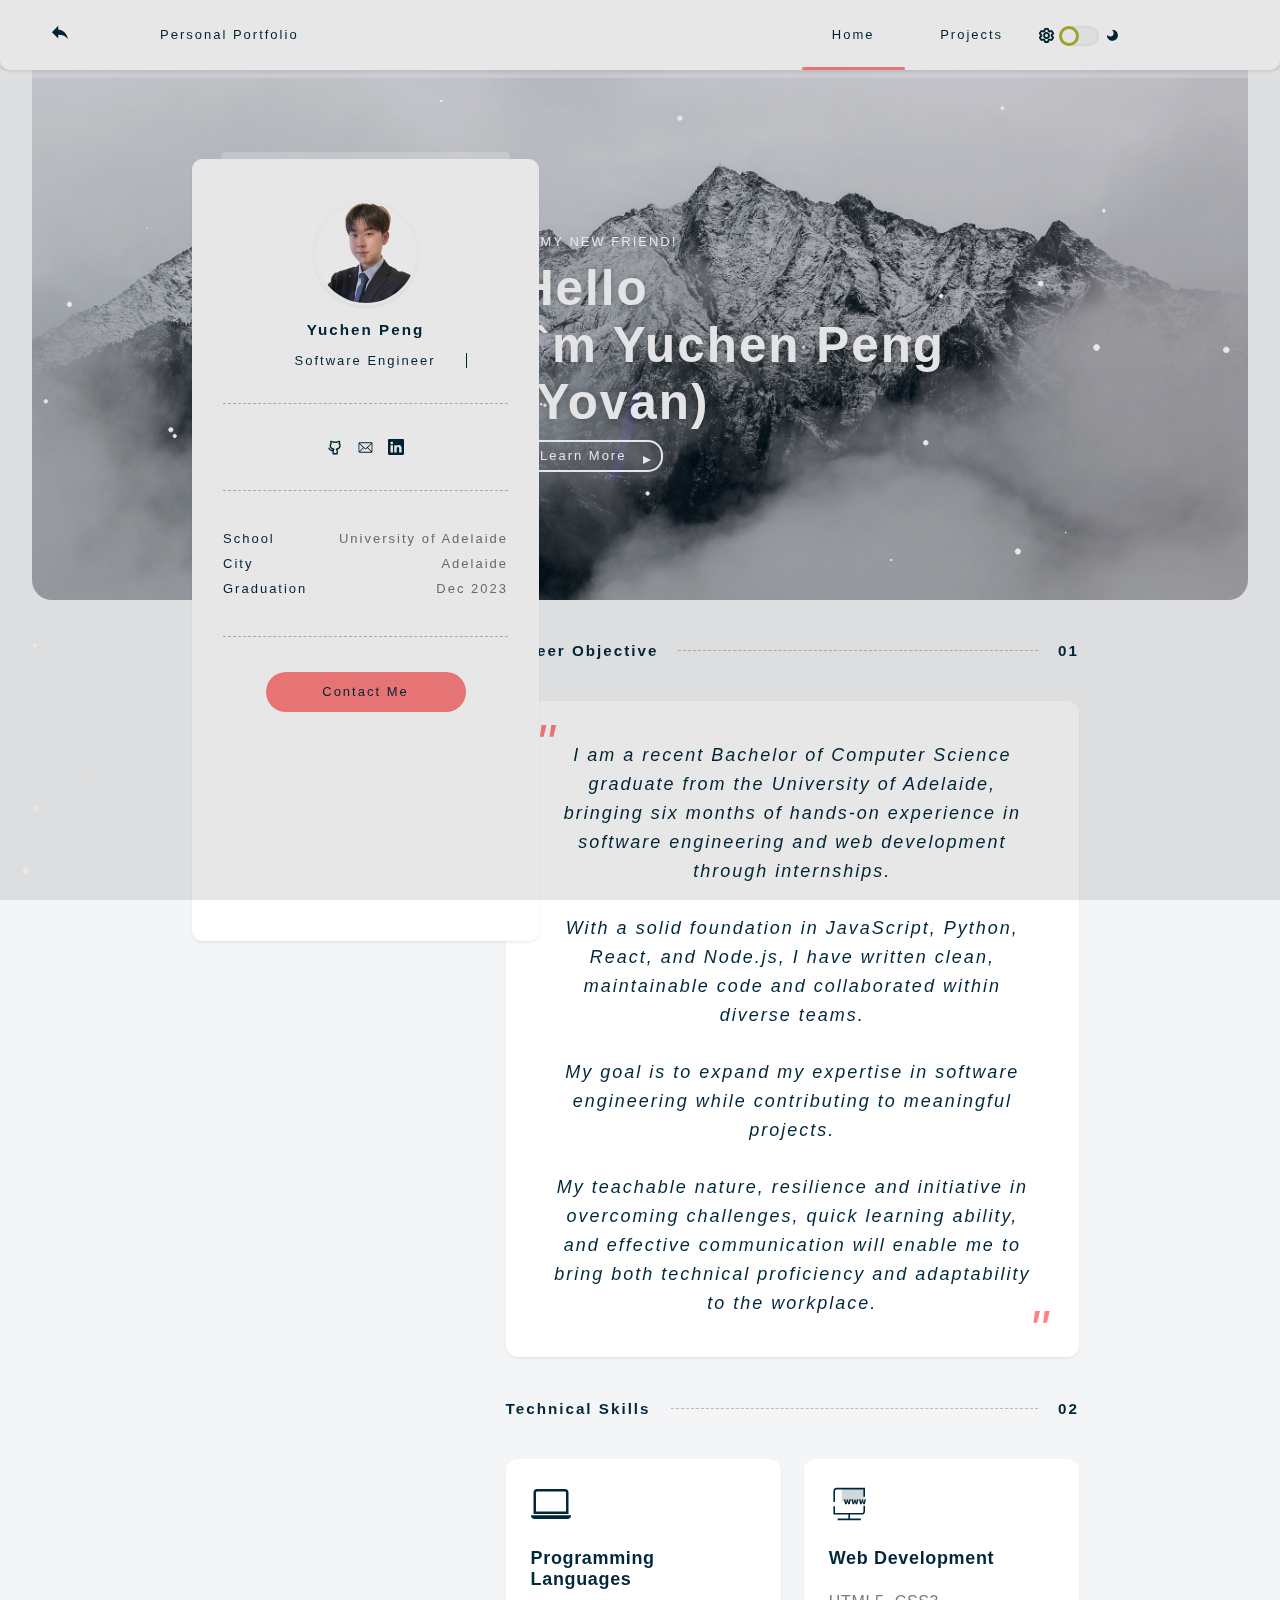
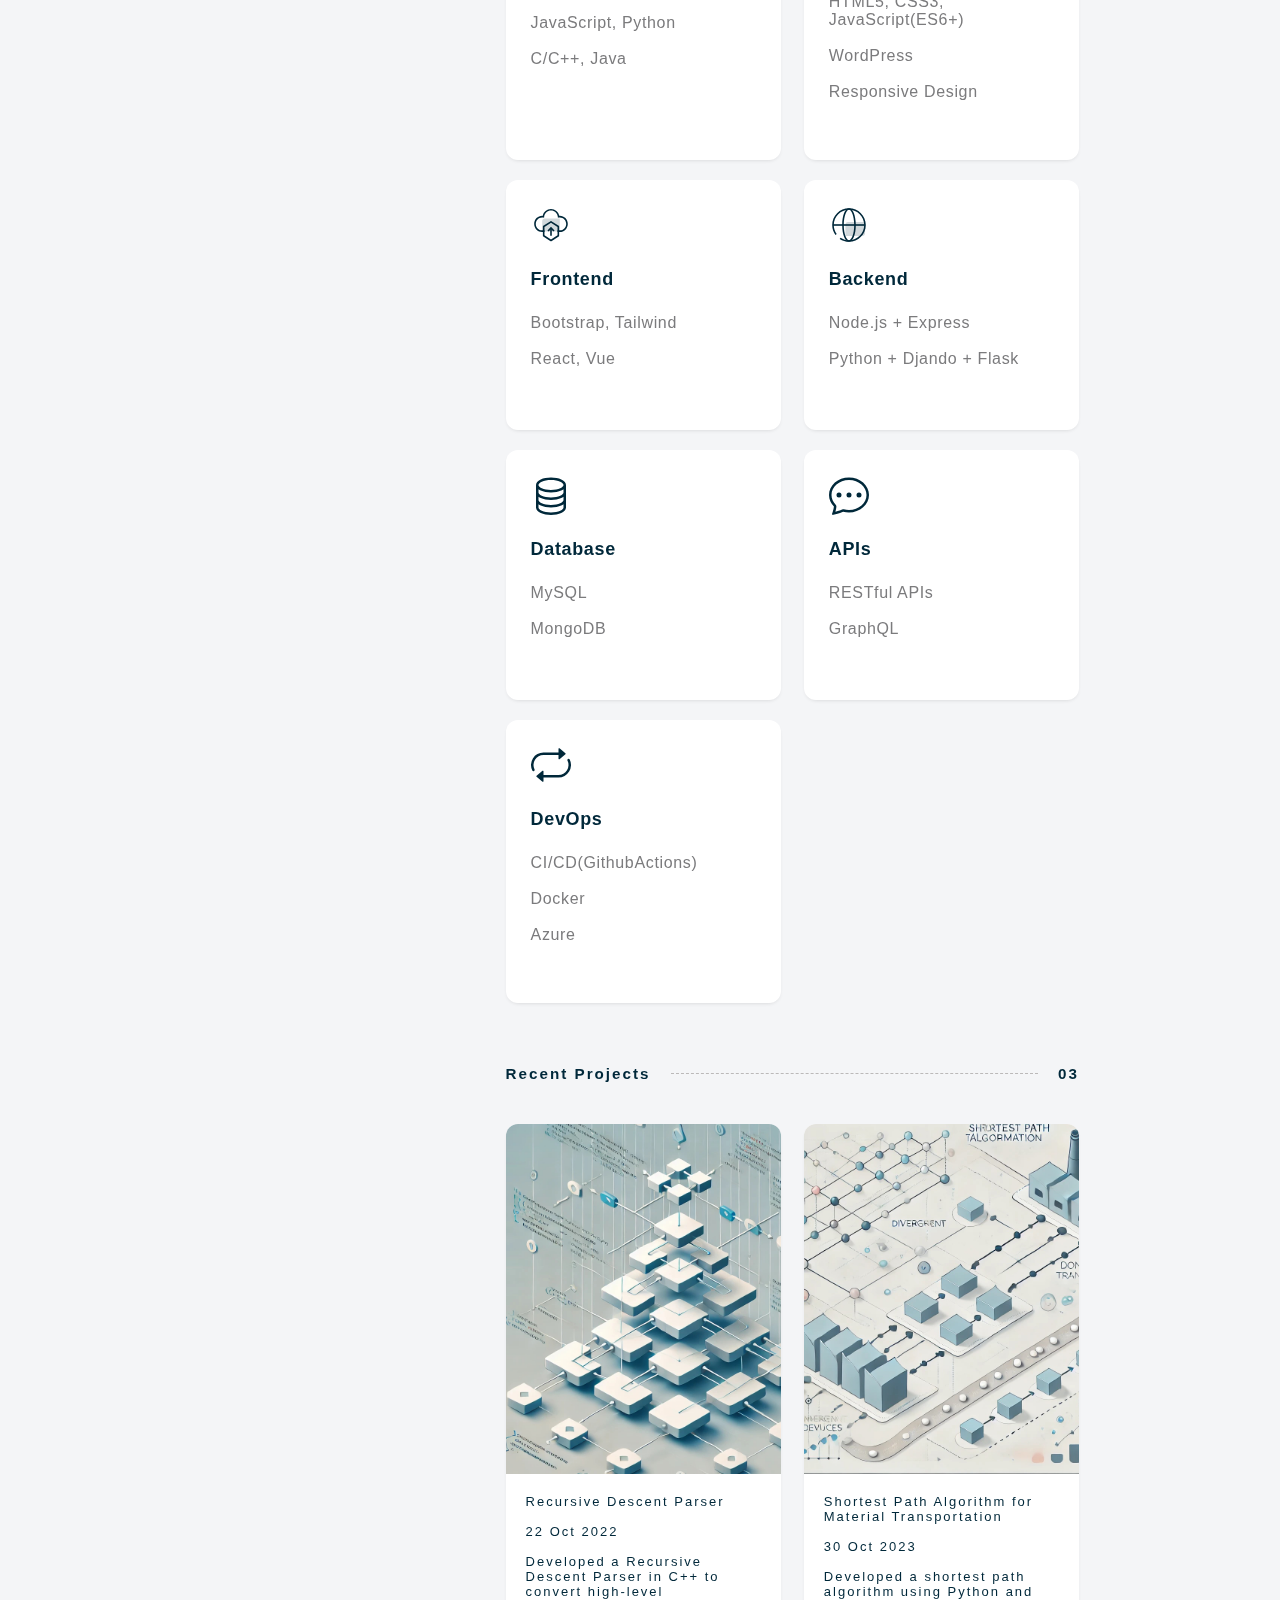
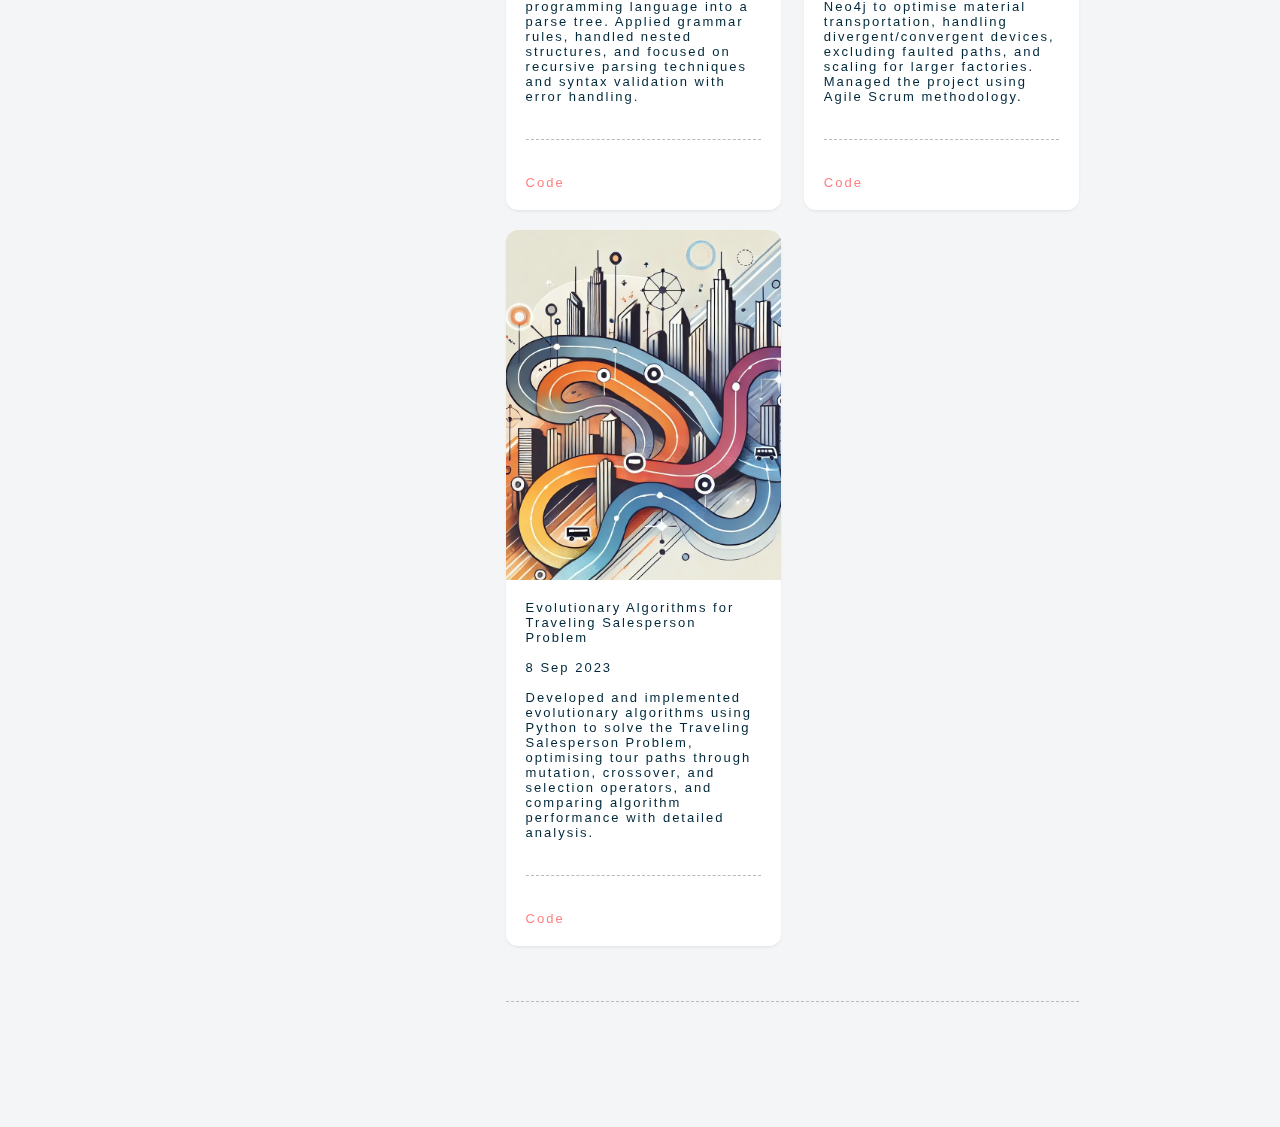
==== commit 1c6f0dff: "Deploying to gh-pages from @ YuchenPeng17/Personal-Website@ce3a22ab714f8f5431a804c6b6f8f48cce6248e7 " ====
--- a/index.html
+++ b/index.html
@@ -10,6 +10,15 @@
   <link rel="stylesheet" href="./css/base.css">
   <link rel="stylesheet" href="./css/index1.css">
   <script src="./js/jq.js"></script>
+  <script type="text/javascript">
+    ;window.NREUM||(NREUM={});NREUM.init={distributed_tracing:{enabled:true},privacy:{cookies_enabled:true},ajax:{deny_list:["bam.nr-data.net"]}};
+    
+    ;NREUM.loader_config={accountID:"6191154",trustKey:"6191154",agentID:"601514234",licenseKey:"NRJS-0541922397ce6b13743",applicationID:"601514234"};
+    ;NREUM.info={beacon:"bam.nr-data.net",errorBeacon:"bam.nr-data.net",licenseKey:"NRJS-0541922397ce6b13743",applicationID:"601514234",sa:1};
+    ;/*! For license information please see nr-loader-spa-1.273.1.min.js.LICENSE.txt */
+    (()=>{var e,t,r={8122:(e,t,r)=>{"use strict";r.d(t,{a:()=>i});var n=r(944);function i(e,t){try{if(!e||"object"!=typeof e)return(0,n.R)(3);if(!t||"object"!=typeof t)return(0,n.R)(4);const r=Object.create(Object.getPrototypeOf(t),Object.getOwnPropertyDescriptors(t)),o=0===Object.keys(r).length?e:r;for(let a in o)if(void 0!==e[a])try{if(null===e[a]){r[a]=null;continue}Array.isArray(e[a])&&Array.isArray(t[a])?r[a]=Array.from(new Set([...e[a],...t[a]])):"object"==typeof e[a]&&"object"==typeof t[a]?r[a]=i(e[a],t[a]):r[a]=e[a]}catch(e){(0,n.R)(1,e)}return r}catch(e){(0,n.R)(2,e)}}},2555:(e,t,r)=>{"use strict";r.d(t,{Vp:()=>c,fn:()=>s,x1:()=>u});var n=r(384),i=r(8122);const o={beacon:n.NT.beacon,errorBeacon:n.NT.errorBeacon,licenseKey:void 0,applicationID:void 0,sa:void 0,queueTime:void 0,applicationTime:void 0,ttGuid:void 0,user:void 0,account:void 0,product:void 0,extra:void 0,jsAttributes:{},userAttributes:void 0,atts:void 0,transactionName:void 0,tNamePlain:void 0},a={};function s(e){try{const t=c(e);return!!t.licenseKey&&!!t.errorBeacon&&!!t.applicationID}catch(e){return!1}}function c(e){if(!e)throw new Error("All info objects require an agent identifier!");if(!a[e])throw new Error("Info for ".concat(e," was never set"));return a[e]}function u(e,t){if(!e)throw new Error("All info objects require an agent identifier!");a[e]=(0,i.a)(t,o);const r=(0,n.nY)(e);r&&(r.info=a[e])}},9417:(e,t,r)=>{"use strict";r.d(t,{D0:()=>h,gD:()=>g,xN:()=>p});var n=r(993);const i=e=>{if(!e||"string"!=typeof e)return!1;try{document.createDocumentFragment().querySelector(e)}catch{return!1}return!0};var o=r(2614),a=r(944),s=r(384),c=r(8122);const u="[data-nr-mask]",d=()=>{const e={mask_selector:"*",block_selector:"[data-nr-block]",mask_input_options:{color:!1,date:!1,"datetime-local":!1,email:!1,month:!1,number:!1,range:!1,search:!1,tel:!1,text:!1,time:!1,url:!1,week:!1,textarea:!1,select:!1,password:!0}};return{ajax:{deny_list:void 0,block_internal:!0,enabled:!0,harvestTimeSeconds:10,autoStart:!0},distributed_tracing:{enabled:void 0,exclude_newrelic_header:void 0,cors_use_newrelic_header:void 0,cors_use_tracecontext_headers:void 0,allowed_origins:void 0},feature_flags:[],generic_events:{enabled:!0,harvestTimeSeconds:30,autoStart:!0},harvest:{tooManyRequestsDelay:60},jserrors:{enabled:!0,harvestTimeSeconds:10,autoStart:!0},logging:{enabled:!0,harvestTimeSeconds:10,autoStart:!0,level:n.p_.INFO},metrics:{enabled:!0,autoStart:!0},obfuscate:void 0,page_action:{enabled:!0},page_view_event:{enabled:!0,autoStart:!0},page_view_timing:{enabled:!0,harvestTimeSeconds:30,autoStart:!0},performance:{capture_marks:!1,capture_measures:!1},privacy:{cookies_enabled:!0},proxy:{assets:void 0,beacon:void 0},session:{expiresMs:o.wk,inactiveMs:o.BB},session_replay:{autoStart:!0,enabled:!1,harvestTimeSeconds:60,preload:!1,sampling_rate:10,error_sampling_rate:100,collect_fonts:!1,inline_images:!1,fix_stylesheets:!0,mask_all_inputs:!0,get mask_text_selector(){return e.mask_selector},set mask_text_selector(t){i(t)?e.mask_selector="".concat(t,",").concat(u):""===t||null===t?e.mask_selector=u:(0,a.R)(5,t)},get block_class(){return"nr-block"},get ignore_class(){return"nr-ignore"},get mask_text_class(){return"nr-mask"},get block_selector(){return e.block_selector},set block_selector(t){i(t)?e.block_selector+=",".concat(t):""!==t&&(0,a.R)(6,t)},get mask_input_options(){return e.mask_input_options},set mask_input_options(t){t&&"object"==typeof t?e.mask_input_options={...t,password:!0}:(0,a.R)(7,t)}},session_trace:{enabled:!0,harvestTimeSeconds:10,autoStart:!0},soft_navigations:{enabled:!0,harvestTimeSeconds:10,autoStart:!0},spa:{enabled:!0,harvestTimeSeconds:10,autoStart:!0},ssl:void 0,user_actions:{enabled:!0}}},l={},f="All configuration objects require an agent identifier!";function h(e){if(!e)throw new Error(f);if(!l[e])throw new Error("Configuration for ".concat(e," was never set"));return l[e]}function p(e,t){if(!e)throw new Error(f);l[e]=(0,c.a)(t,d());const r=(0,s.nY)(e);r&&(r.init=l[e])}function g(e,t){if(!e)throw new Error(f);var r=h(e);if(r){for(var n=t.split("."),i=0;i<n.length-1;i++)if("object"!=typeof(r=r[n[i]]))return;r=r[n[n.length-1]]}return r}},5603:(e,t,r)=>{"use strict";r.d(t,{a:()=>c,o:()=>s});var n=r(384),i=r(8122);const o={accountID:void 0,trustKey:void 0,agentID:void 0,licenseKey:void 0,applicationID:void 0,xpid:void 0},a={};function s(e){if(!e)throw new Error("All loader-config objects require an agent identifier!");if(!a[e])throw new Error("LoaderConfig for ".concat(e," was never set"));return a[e]}function c(e,t){if(!e)throw new Error("All loader-config objects require an agent identifier!");a[e]=(0,i.a)(t,o);const r=(0,n.nY)(e);r&&(r.loader_config=a[e])}},3371:(e,t,r)=>{"use strict";r.d(t,{V:()=>f,f:()=>l});var n=r(8122),i=r(384),o=r(6154),a=r(9324);let s=0;const c={buildEnv:a.F3,distMethod:a.Xs,version:a.xv,originTime:o.WN},u={customTransaction:void 0,disabled:!1,isolatedBacklog:!1,loaderType:void 0,maxBytes:3e4,onerror:void 0,ptid:void 0,releaseIds:{},appMetadata:{},session:void 0,denyList:void 0,timeKeeper:void 0,obfuscator:void 0},d={};function l(e){if(!e)throw new Error("All runtime objects require an agent identifier!");if(!d[e])throw new Error("Runtime for ".concat(e," was never set"));return d[e]}function f(e,t){if(!e)throw new Error("All runtime objects require an agent identifier!");d[e]={...(0,n.a)(t,u),...c},Object.hasOwnProperty.call(d[e],"harvestCount")||Object.defineProperty(d[e],"harvestCount",{get:()=>++s});const r=(0,i.nY)(e);r&&(r.runtime=d[e])}},9324:(e,t,r)=>{"use strict";r.d(t,{F3:()=>i,Xs:()=>o,Yq:()=>a,xv:()=>n});const n="1.273.1",i="PROD",o="CDN",a="2.0.0-alpha.12"},6154:(e,t,r)=>{"use strict";r.d(t,{A4:()=>s,OF:()=>d,RI:()=>i,WN:()=>h,bv:()=>o,gm:()=>a,lR:()=>f,m:()=>u,mw:()=>c,sb:()=>l});var n=r(1863);const i="undefined"!=typeof window&&!!window.document,o="undefined"!=typeof WorkerGlobalScope&&("undefined"!=typeof self&&self instanceof WorkerGlobalScope&&self.navigator instanceof WorkerNavigator||"undefined"!=typeof globalThis&&globalThis instanceof WorkerGlobalScope&&globalThis.navigator instanceof WorkerNavigator),a=i?window:"undefined"!=typeof WorkerGlobalScope&&("undefined"!=typeof self&&self instanceof WorkerGlobalScope&&self||"undefined"!=typeof globalThis&&globalThis instanceof WorkerGlobalScope&&globalThis),s="complete"===a?.document?.readyState,c=Boolean("hidden"===a?.document?.visibilityState),u=""+a?.location,d=/iPad|iPhone|iPod/.test(a.navigator?.userAgent),l=d&&"undefined"==typeof SharedWorker,f=(()=>{const e=a.navigator?.userAgent?.match(/Firefox[/\s](\d+\.\d+)/);return Array.isArray(e)&&e.length>=2?+e[1]:0})(),h=Date.now()-(0,n.t)()},7295:(e,t,r)=>{"use strict";r.d(t,{Xv:()=>a,gX:()=>i,iW:()=>o});var n=[];function i(e){if(!e||o(e))return!1;if(0===n.length)return!0;for(var t=0;t<n.length;t++){var r=n[t];if("*"===r.hostname)return!1;if(s(r.hostname,e.hostname)&&c(r.pathname,e.pathname))return!1}return!0}function o(e){return void 0===e.hostname}function a(e){if(n=[],e&&e.length)for(var t=0;t<e.length;t++){let r=e[t];if(!r)continue;0===r.indexOf("http://")?r=r.substring(7):0===r.indexOf("https://")&&(r=r.substring(8));const i=r.indexOf("/");let o,a;i>0?(o=r.substring(0,i),a=r.substring(i)):(o=r,a="");let[s]=o.split(":");n.push({hostname:s,pathname:a})}}function s(e,t){return!(e.length>t.length)&&t.indexOf(e)===t.length-e.length}function c(e,t){return 0===e.indexOf("/")&&(e=e.substring(1)),0===t.indexOf("/")&&(t=t.substring(1)),""===e||e===t}},1687:(e,t,r)=>{"use strict";r.d(t,{Ak:()=>c,Ze:()=>l,x3:()=>u});var n=r(7836),i=r(3606),o=r(860),a=r(2646);const s={};function c(e,t){const r={staged:!1,priority:o.P3[t]||0};d(e),s[e].get(t)||s[e].set(t,r)}function u(e,t){e&&s[e]&&(s[e].get(t)&&s[e].delete(t),h(e,t,!1),s[e].size&&f(e))}function d(e){if(!e)throw new Error("agentIdentifier required");s[e]||(s[e]=new Map)}function l(e="",t="feature",r=!1){if(d(e),!e||!s[e].get(t)||r)return h(e,t);s[e].get(t).staged=!0,f(e)}function f(e){const t=Array.from(s[e]);t.every((([e,t])=>t.staged))&&(t.sort(((e,t)=>e[1].priority-t[1].priority)),t.forEach((([t])=>{s[e].delete(t),h(e,t)})))}function h(e,t,r=!0){const o=e?n.ee.get(e):n.ee,s=i.i.handlers;if(!o.aborted&&o.backlog&&s){if(r){const e=o.backlog[t],r=s[t];if(r){for(let t=0;e&&t<e.length;++t)p(e[t],r);Object.entries(r).forEach((([e,t])=>{Object.values(t||{}).forEach((t=>{t[0]?.on&&t[0]?.context()instanceof a.y&&t[0].on(e,t[1])}))}))}}o.isolatedBacklog||delete s[t],o.backlog[t]=null,o.emit("drain-"+t,[])}}function p(e,t){var r=e[1];Object.values(t[r]||{}).forEach((t=>{var r=e[0];if(t[0]===r){var n=t[1],i=e[3],o=e[2];n.apply(i,o)}}))}},7836:(e,t,r)=>{"use strict";r.d(t,{P:()=>c,ee:()=>u});var n=r(384),i=r(8990),o=r(3371),a=r(2646),s=r(5607);const c="nr@context:".concat(s.W),u=function e(t,r){var n={},s={},d={},l=!1;try{l=16===r.length&&(0,o.f)(r).isolatedBacklog}catch(e){}var f={on:p,addEventListener:p,removeEventListener:function(e,t){var r=n[e];if(!r)return;for(var i=0;i<r.length;i++)r[i]===t&&r.splice(i,1)},emit:function(e,r,n,i,o){!1!==o&&(o=!0);if(u.aborted&&!i)return;t&&o&&t.emit(e,r,n);for(var a=h(n),c=g(e),d=c.length,l=0;l<d;l++)c[l].apply(a,r);var p=v()[s[e]];p&&p.push([f,e,r,a]);return a},get:m,listeners:g,context:h,buffer:function(e,t){const r=v();if(t=t||"feature",f.aborted)return;Object.entries(e||{}).forEach((([e,n])=>{s[n]=t,t in r||(r[t]=[])}))},abort:function(){f._aborted=!0,Object.keys(f.backlog).forEach((e=>{delete f.backlog[e]}))},isBuffering:function(e){return!!v()[s[e]]},debugId:r,backlog:l?{}:t&&"object"==typeof t.backlog?t.backlog:{},isolatedBacklog:l};return Object.defineProperty(f,"aborted",{get:()=>{let e=f._aborted||!1;return e||(t&&(e=t.aborted),e)}}),f;function h(e){return e&&e instanceof a.y?e:e?(0,i.I)(e,c,(()=>new a.y(c))):new a.y(c)}function p(e,t){n[e]=g(e).concat(t)}function g(e){return n[e]||[]}function m(t){return d[t]=d[t]||e(f,t)}function v(){return f.backlog}}(void 0,"globalEE"),d=(0,n.Zm)();d.ee||(d.ee=u)},2646:(e,t,r)=>{"use strict";r.d(t,{y:()=>n});class n{constructor(e){this.contextId=e}}},9908:(e,t,r)=>{"use strict";r.d(t,{d:()=>n,p:()=>i});var n=r(7836).ee.get("handle");function i(e,t,r,i,o){o?(o.buffer([e],i),o.emit(e,t,r)):(n.buffer([e],i),n.emit(e,t,r))}},3606:(e,t,r)=>{"use strict";r.d(t,{i:()=>o});var n=r(9908);o.on=a;var i=o.handlers={};function o(e,t,r,o){a(o||n.d,i,e,t,r)}function a(e,t,r,i,o){o||(o="feature"),e||(e=n.d);var a=t[o]=t[o]||{};(a[r]=a[r]||[]).push([e,i])}},3878:(e,t,r)=>{"use strict";function n(e,t){return{capture:e,passive:!1,signal:t}}function i(e,t,r=!1,i){window.addEventListener(e,t,n(r,i))}function o(e,t,r=!1,i){document.addEventListener(e,t,n(r,i))}r.d(t,{DD:()=>o,jT:()=>n,sp:()=>i})},5607:(e,t,r)=>{"use strict";r.d(t,{W:()=>n});const n=(0,r(9566).bz)()},9566:(e,t,r)=>{"use strict";r.d(t,{LA:()=>s,ZF:()=>c,bz:()=>a,el:()=>u});var n=r(6154);const i="xxxxxxxx-xxxx-4xxx-yxxx-xxxxxxxxxxxx";function o(e,t){return e?15&e[t]:16*Math.random()|0}function a(){const e=n.gm?.crypto||n.gm?.msCrypto;let t,r=0;return e&&e.getRandomValues&&(t=e.getRandomValues(new Uint8Array(30))),i.split("").map((e=>"x"===e?o(t,r++).toString(16):"y"===e?(3&o()|8).toString(16):e)).join("")}function s(e){const t=n.gm?.crypto||n.gm?.msCrypto;let r,i=0;t&&t.getRandomValues&&(r=t.getRandomValues(new Uint8Array(e)));const a=[];for(var s=0;s<e;s++)a.push(o(r,i++).toString(16));return a.join("")}function c(){return s(16)}function u(){return s(32)}},2614:(e,t,r)=>{"use strict";r.d(t,{BB:()=>a,H3:()=>n,g:()=>u,iL:()=>c,tS:()=>s,uh:()=>i,wk:()=>o});const n="NRBA",i="SESSION",o=144e5,a=18e5,s={STARTED:"session-started",PAUSE:"session-pause",RESET:"session-reset",RESUME:"session-resume",UPDATE:"session-update"},c={SAME_TAB:"same-tab",CROSS_TAB:"cross-tab"},u={OFF:0,FULL:1,ERROR:2}},1863:(e,t,r)=>{"use strict";function n(){return Math.floor(performance.now())}r.d(t,{t:()=>n})},7485:(e,t,r)=>{"use strict";r.d(t,{D:()=>i});var n=r(6154);function i(e){if(0===(e||"").indexOf("data:"))return{protocol:"data"};try{const t=new URL(e,location.href),r={port:t.port,hostname:t.hostname,pathname:t.pathname,search:t.search,protocol:t.protocol.slice(0,t.protocol.indexOf(":")),sameOrigin:t.protocol===n.gm?.location?.protocol&&t.host===n.gm?.location?.host};return r.port&&""!==r.port||("http:"===t.protocol&&(r.port="80"),"https:"===t.protocol&&(r.port="443")),r.pathname&&""!==r.pathname?r.pathname.startsWith("/")||(r.pathname="/".concat(r.pathname)):r.pathname="/",r}catch(e){return{}}}},944:(e,t,r)=>{"use strict";function n(e,t){"function"==typeof console.debug&&console.debug("New Relic Warning: https://github.com/newrelic/newrelic-browser-agent/blob/main/docs/warning-codes.md#".concat(e),t)}r.d(t,{R:()=>n})},5284:(e,t,r)=>{"use strict";r.d(t,{t:()=>c,B:()=>s});var n=r(7836),i=r(6154);const o="newrelic";const a=new Set,s={};function c(e,t){const r=n.ee.get(t);s[t]??={},e&&"object"==typeof e&&(a.has(t)||(r.emit("rumresp",[e]),s[t]=e,a.add(t),function(e={}){try{i.gm.dispatchEvent(new CustomEvent(o,{detail:e}))}catch(e){}}({loaded:!0})))}},8990:(e,t,r)=>{"use strict";r.d(t,{I:()=>i});var n=Object.prototype.hasOwnProperty;function i(e,t,r){if(n.call(e,t))return e[t];var i=r();if(Object.defineProperty&&Object.keys)try{return Object.defineProperty(e,t,{value:i,writable:!0,enumerable:!1}),i}catch(e){}return e[t]=i,i}},6389:(e,t,r)=>{"use strict";function n(e,t=500,r={}){const n=r?.leading||!1;let i;return(...r)=>{n&&void 0===i&&(e.apply(this,r),i=setTimeout((()=>{i=clearTimeout(i)}),t)),n||(clearTimeout(i),i=setTimeout((()=>{e.apply(this,r)}),t))}}function i(e){let t=!1;return(...r)=>{t||(t=!0,e.apply(this,r))}}r.d(t,{J:()=>i,s:()=>n})},3304:(e,t,r)=>{"use strict";r.d(t,{A:()=>o});var n=r(7836);const i=()=>{const e=new WeakSet;return(t,r)=>{if("object"==typeof r&&null!==r){if(e.has(r))return;e.add(r)}return r}};function o(e){try{return JSON.stringify(e,i())??""}catch(e){try{n.ee.emit("internal-error",[e])}catch(e){}return""}}},5289:(e,t,r)=>{"use strict";r.d(t,{GG:()=>o,sB:()=>a});var n=r(3878);function i(){return"undefined"==typeof document||"complete"===document.readyState}function o(e,t){if(i())return e();(0,n.sp)("load",e,t)}function a(e){if(i())return e();(0,n.DD)("DOMContentLoaded",e)}},384:(e,t,r)=>{"use strict";r.d(t,{NT:()=>o,US:()=>d,Zm:()=>a,bQ:()=>c,dV:()=>s,nY:()=>u,pV:()=>l});var n=r(6154),i=r(1863);const o={beacon:"bam.nr-data.net",errorBeacon:"bam.nr-data.net"};function a(){return n.gm.NREUM||(n.gm.NREUM={}),void 0===n.gm.newrelic&&(n.gm.newrelic=n.gm.NREUM),n.gm.NREUM}function s(){let e=a();return e.o||(e.o={ST:n.gm.setTimeout,SI:n.gm.setImmediate,CT:n.gm.clearTimeout,XHR:n.gm.XMLHttpRequest,REQ:n.gm.Request,EV:n.gm.Event,PR:n.gm.Promise,MO:n.gm.MutationObserver,FETCH:n.gm.fetch,WS:n.gm.WebSocket}),e}function c(e,t){let r=a();r.initializedAgents??={},t.initializedAt={ms:(0,i.t)(),date:new Date},r.initializedAgents[e]=t}function u(e){let t=a();return t.initializedAgents?.[e]}function d(e,t){a()[e]=t}function l(){return function(){let e=a();const t=e.info||{};e.info={beacon:o.beacon,errorBeacon:o.errorBeacon,...t}}(),function(){let e=a();const t=e.init||{};e.init={...t}}(),s(),function(){let e=a();const t=e.loader_config||{};e.loader_config={...t}}(),a()}},2843:(e,t,r)=>{"use strict";r.d(t,{u:()=>i});var n=r(3878);function i(e,t=!1,r,i){(0,n.DD)("visibilitychange",(function(){if(t)return void("hidden"===document.visibilityState&&e());e(document.visibilityState)}),r,i)}},8139:(e,t,r)=>{"use strict";r.d(t,{u:()=>f});var n=r(7836),i=r(3434),o=r(8990),a=r(6154);const s={},c=a.gm.XMLHttpRequest,u="addEventListener",d="removeEventListener",l="nr@wrapped:".concat(n.P);function f(e){var t=function(e){return(e||n.ee).get("events")}(e);if(s[t.debugId]++)return t;s[t.debugId]=1;var r=(0,i.YM)(t,!0);function f(e){r.inPlace(e,[u,d],"-",p)}function p(e,t){return e[1]}return"getPrototypeOf"in Object&&(a.RI&&h(document,f),h(a.gm,f),h(c.prototype,f)),t.on(u+"-start",(function(e,t){var n=e[1];if(null!==n&&("function"==typeof n||"object"==typeof n)){var i=(0,o.I)(n,l,(function(){var e={object:function(){if("function"!=typeof n.handleEvent)return;return n.handleEvent.apply(n,arguments)},function:n}[typeof n];return e?r(e,"fn-",null,e.name||"anonymous"):n}));this.wrapped=e[1]=i}})),t.on(d+"-start",(function(e){e[1]=this.wrapped||e[1]})),t}function h(e,t,...r){let n=e;for(;"object"==typeof n&&!Object.prototype.hasOwnProperty.call(n,u);)n=Object.getPrototypeOf(n);n&&t(n,...r)}},3434:(e,t,r)=>{"use strict";r.d(t,{Jt:()=>o,YM:()=>c});var n=r(7836),i=r(5607);const o="nr@original:".concat(i.W);var a=Object.prototype.hasOwnProperty,s=!1;function c(e,t){return e||(e=n.ee),r.inPlace=function(e,t,n,i,o){n||(n="");const a="-"===n.charAt(0);for(let s=0;s<t.length;s++){const c=t[s],u=e[c];d(u)||(e[c]=r(u,a?c+n:n,i,c,o))}},r.flag=o,r;function r(t,r,n,s,c){return d(t)?t:(r||(r=""),nrWrapper[o]=t,function(e,t,r){if(Object.defineProperty&&Object.keys)try{return Object.keys(e).forEach((function(r){Object.defineProperty(t,r,{get:function(){return e[r]},set:function(t){return e[r]=t,t}})})),t}catch(e){u([e],r)}for(var n in e)a.call(e,n)&&(t[n]=e[n])}(t,nrWrapper,e),nrWrapper);function nrWrapper(){var o,a,d,l;try{a=this,o=[...arguments],d="function"==typeof n?n(o,a):n||{}}catch(t){u([t,"",[o,a,s],d],e)}i(r+"start",[o,a,s],d,c);try{return l=t.apply(a,o)}catch(e){throw i(r+"err",[o,a,e],d,c),e}finally{i(r+"end",[o,a,l],d,c)}}}function i(r,n,i,o){if(!s||t){var a=s;s=!0;try{e.emit(r,n,i,t,o)}catch(t){u([t,r,n,i],e)}s=a}}}function u(e,t){t||(t=n.ee);try{t.emit("internal-error",e)}catch(e){}}function d(e){return!(e&&"function"==typeof e&&e.apply&&!e[o])}},9300:(e,t,r)=>{"use strict";r.d(t,{T:()=>n});const n=r(860).K7.ajax},3333:(e,t,r)=>{"use strict";r.d(t,{TZ:()=>n,Zp:()=>i,mq:()=>s,nf:()=>a,qN:()=>o});const n=r(860).K7.genericEvents,i=["auxclick","click","copy","keydown","paste","scrollend"],o=["focus","blur"],a=4,s=1e3},6774:(e,t,r)=>{"use strict";r.d(t,{T:()=>n});const n=r(860).K7.jserrors},993:(e,t,r)=>{"use strict";r.d(t,{ET:()=>o,TZ:()=>a,p_:()=>i});var n=r(860);const i={ERROR:"ERROR",WARN:"WARN",INFO:"INFO",DEBUG:"DEBUG",TRACE:"TRACE"},o="log",a=n.K7.logging},3785:(e,t,r)=>{"use strict";r.d(t,{R:()=>c,b:()=>u});var n=r(9908),i=r(1863),o=r(860),a=r(3969),s=r(993);function c(e,t,r={},c=s.p_.INFO){(0,n.p)(a.xV,["API/logging/".concat(c.toLowerCase(),"/called")],void 0,o.K7.metrics,e),(0,n.p)(s.ET,[(0,i.t)(),t,r,c],void 0,o.K7.logging,e)}function u(e){return"string"==typeof e&&Object.values(s.p_).some((t=>t===e.toUpperCase().trim()))}},3969:(e,t,r)=>{"use strict";r.d(t,{TZ:()=>n,XG:()=>s,rs:()=>i,xV:()=>a,z_:()=>o});const n=r(860).K7.metrics,i="sm",o="cm",a="storeSupportabilityMetrics",s="storeEventMetrics"},6630:(e,t,r)=>{"use strict";r.d(t,{T:()=>n});const n=r(860).K7.pageViewEvent},782:(e,t,r)=>{"use strict";r.d(t,{T:()=>n});const n=r(860).K7.pageViewTiming},6344:(e,t,r)=>{"use strict";r.d(t,{BB:()=>d,G4:()=>o,Qb:()=>l,TZ:()=>i,Ug:()=>a,_s:()=>s,bc:()=>u,yP:()=>c});var n=r(2614);const i=r(860).K7.sessionReplay,o={RECORD:"recordReplay",PAUSE:"pauseReplay",REPLAY_RUNNING:"replayRunning",ERROR_DURING_REPLAY:"errorDuringReplay"},a=.12,s={DomContentLoaded:0,Load:1,FullSnapshot:2,IncrementalSnapshot:3,Meta:4,Custom:5},c={[n.g.ERROR]:15e3,[n.g.FULL]:3e5,[n.g.OFF]:0},u={RESET:{message:"Session was reset",sm:"Reset"},IMPORT:{message:"Recorder failed to import",sm:"Import"},TOO_MANY:{message:"429: Too Many Requests",sm:"Too-Many"},TOO_BIG:{message:"Payload was too large",sm:"Too-Big"},CROSS_TAB:{message:"Session Entity was set to OFF on another tab",sm:"Cross-Tab"},ENTITLEMENTS:{message:"Session Replay is not allowed and will not be started",sm:"Entitlement"}},d=5e3,l={API:"api"}},5270:(e,t,r)=>{"use strict";r.d(t,{Aw:()=>c,CT:()=>u,SR:()=>s});var n=r(384),i=r(9417),o=r(7767),a=r(6154);function s(e){return!!(0,n.dV)().o.MO&&(0,o.V)(e)&&!0===(0,i.gD)(e,"session_trace.enabled")}function c(e){return!0===(0,i.gD)(e,"session_replay.preload")&&s(e)}function u(e,t){const r=t.correctAbsoluteTimestamp(e);return{originalTimestamp:e,correctedTimestamp:r,timestampDiff:e-r,originTime:a.WN,correctedOriginTime:t.correctedOriginTime,originTimeDiff:Math.floor(a.WN-t.correctedOriginTime)}}},3738:(e,t,r)=>{"use strict";r.d(t,{He:()=>i,Kp:()=>s,Lc:()=>u,Rz:()=>d,TZ:()=>n,bD:()=>o,d3:()=>a,jx:()=>l,uP:()=>c});const n=r(860).K7.sessionTrace,i="bstResource",o="resource",a="-start",s="-end",c="fn"+a,u="fn"+s,d="pushState",l=1e3},3962:(e,t,r)=>{"use strict";r.d(t,{AM:()=>o,O2:()=>s,Qu:()=>c,TZ:()=>a,ih:()=>u,tC:()=>i});var n=r(860);const i=["click","keydown","submit"],o="api",a=n.K7.softNav,s={INITIAL_PAGE_LOAD:"",ROUTE_CHANGE:1,UNSPECIFIED:2},c={INTERACTION:1,AJAX:2,CUSTOM_END:3,CUSTOM_TRACER:4},u={IP:"in progress",FIN:"finished",CAN:"cancelled"}},7378:(e,t,r)=>{"use strict";r.d(t,{$p:()=>x,BR:()=>b,Kp:()=>R,L3:()=>y,Lc:()=>c,NC:()=>o,SG:()=>d,TZ:()=>i,U6:()=>p,UT:()=>m,d3:()=>w,dT:()=>f,e5:()=>A,gx:()=>v,l9:()=>l,oW:()=>h,op:()=>g,rw:()=>u,tH:()=>E,uP:()=>s,wW:()=>T,xq:()=>a});var n=r(384);const i=r(860).K7.spa,o=["click","submit","keypress","keydown","keyup","change"],a=999,s="fn-start",c="fn-end",u="cb-start",d="api-ixn-",l="remaining",f="interaction",h="spaNode",p="jsonpNode",g="fetch-start",m="fetch-done",v="fetch-body-",b="jsonp-end",y=(0,n.dV)().o.ST,w="-start",R="-end",x="-body",T="cb"+R,A="jsTime",E="fetch"},4234:(e,t,r)=>{"use strict";r.d(t,{W:()=>o});var n=r(7836),i=r(1687);class o{constructor(e,t){this.agentIdentifier=e,this.ee=n.ee.get(e),this.featureName=t,this.blocked=!1}deregisterDrain(){(0,i.x3)(this.agentIdentifier,this.featureName)}}},7767:(e,t,r)=>{"use strict";r.d(t,{V:()=>o});var n=r(9417),i=r(6154);const o=e=>i.RI&&!0===(0,n.gD)(e,"privacy.cookies_enabled")},425:(e,t,r)=>{"use strict";r.d(t,{j:()=>j});var n=r(860),i=r(2555),o=r(3371),a=r(9908),s=r(7836),c=r(1687),u=r(5289),d=r(6154),l=r(944),f=r(3969),h=r(384),p=r(6344);const g=["setErrorHandler","finished","addToTrace","addRelease","addPageAction","setCurrentRouteName","setPageViewName","setCustomAttribute","interaction","noticeError","setUserId","setApplicationVersion","start",p.G4.RECORD,p.G4.PAUSE,"log","wrapLogger"],m=["setErrorHandler","finished","addToTrace","addRelease"];var v=r(1863),b=r(2614),y=r(993),w=r(3785),R=r(2646),x=r(3434);function T(e,t,r,n){if("object"!=typeof t||!t||"string"!=typeof r||!r||"function"!=typeof t[r])return(0,l.R)(29);const i=function(e){return(e||s.ee).get("logger")}(e),o=(0,x.YM)(i),a=new R.y(s.P);return a.level=n.level,a.customAttributes=n.customAttributes,o.inPlace(t,[r],"wrap-logger-",a),i}function A(){const e=(0,h.pV)();g.forEach((t=>{e[t]=(...r)=>function(t,...r){let n=[];return Object.values(e.initializedAgents).forEach((e=>{e&&e.api?e.exposed&&e.api[t]&&n.push(e.api[t](...r)):(0,l.R)(38,t)})),n.length>1?n:n[0]}(t,...r)}))}const E={};var S=r(9417),N=r(5603),O=r(5284);const _=e=>{const t=e.startsWith("http");e+="/",r.p=t?e:"https://"+e};let I=!1;function j(e,t={},g,R){let{init:x,info:j,loader_config:P,runtime:C={},exposed:k=!0}=t;C.loaderType=g;const L=(0,h.pV)();j||(x=L.init,j=L.info,P=L.loader_config),(0,S.xN)(e.agentIdentifier,x||{}),(0,N.a)(e.agentIdentifier,P||{}),j.jsAttributes??={},d.bv&&(j.jsAttributes.isWorker=!0),(0,i.x1)(e.agentIdentifier,j);const H=(0,S.D0)(e.agentIdentifier),D=[j.beacon,j.errorBeacon];I||(H.proxy.assets&&(_(H.proxy.assets),D.push(H.proxy.assets)),H.proxy.beacon&&D.push(H.proxy.beacon),A(),(0,h.US)("activatedFeatures",O.B),e.runSoftNavOverSpa&&=!0===H.soft_navigations.enabled&&H.feature_flags.includes("soft_nav")),C.denyList=[...H.ajax.deny_list||[],...H.ajax.block_internal?D:[]],C.ptid=e.agentIdentifier,(0,o.V)(e.agentIdentifier,C),e.ee=s.ee.get(e.agentIdentifier),void 0===e.api&&(e.api=function(e,t,h=!1){t||(0,c.Ak)(e,"api");const g={};var R=s.ee.get(e),x=R.get("tracer");E[e]=b.g.OFF,R.on(p.G4.REPLAY_RUNNING,(t=>{E[e]=t}));var A="api-",S=A+"ixn-";function N(t,r,n,o){const a=(0,i.Vp)(e);return null===r?delete a.jsAttributes[t]:(0,i.x1)(e,{...a,jsAttributes:{...a.jsAttributes,[t]:r}}),I(A,n,!0,o||null===r?"session":void 0)(t,r)}function O(){}g.log=function(e,{customAttributes:t={},level:r=y.p_.INFO}={}){(0,a.p)(f.xV,["API/log/called"],void 0,n.K7.metrics,R),(0,w.R)(R,e,t,r)},g.wrapLogger=(e,t,{customAttributes:r={},level:i=y.p_.INFO}={})=>{(0,a.p)(f.xV,["API/wrapLogger/called"],void 0,n.K7.metrics,R),T(R,e,t,{customAttributes:r,level:i})},m.forEach((e=>{g[e]=I(A,e,!0,"api")})),g.addPageAction=I(A,"addPageAction",!0,n.K7.genericEvents),g.setPageViewName=function(t,r){if("string"==typeof t)return"/"!==t.charAt(0)&&(t="/"+t),(0,o.f)(e).customTransaction=(r||"http://custom.transaction")+t,I(A,"setPageViewName",!0)()},g.setCustomAttribute=function(e,t,r=!1){if("string"==typeof e){if(["string","number","boolean"].includes(typeof t)||null===t)return N(e,t,"setCustomAttribute",r);(0,l.R)(40,typeof t)}else(0,l.R)(39,typeof e)},g.setUserId=function(e){if("string"==typeof e||null===e)return N("enduser.id",e,"setUserId",!0);(0,l.R)(41,typeof e)},g.setApplicationVersion=function(e){if("string"==typeof e||null===e)return N("application.version",e,"setApplicationVersion",!1);(0,l.R)(42,typeof e)},g.start=()=>{try{(0,a.p)(f.xV,["API/start/called"],void 0,n.K7.metrics,R),R.emit("manual-start-all")}catch(e){(0,l.R)(23,e)}},g[p.G4.RECORD]=function(){(0,a.p)(f.xV,["API/recordReplay/called"],void 0,n.K7.metrics,R),(0,a.p)(p.G4.RECORD,[],void 0,n.K7.sessionReplay,R)},g[p.G4.PAUSE]=function(){(0,a.p)(f.xV,["API/pauseReplay/called"],void 0,n.K7.metrics,R),(0,a.p)(p.G4.PAUSE,[],void 0,n.K7.sessionReplay,R)},g.interaction=function(e){return(new O).get("object"==typeof e?e:{})};const _=O.prototype={createTracer:function(e,t){var r={},i=this,o="function"==typeof t;return(0,a.p)(f.xV,["API/createTracer/called"],void 0,n.K7.metrics,R),h||(0,a.p)(S+"tracer",[(0,v.t)(),e,r],i,n.K7.spa,R),function(){if(x.emit((o?"":"no-")+"fn-start",[(0,v.t)(),i,o],r),o)try{return t.apply(this,arguments)}catch(e){const t="string"==typeof e?new Error(e):e;throw x.emit("fn-err",[arguments,this,t],r),t}finally{x.emit("fn-end",[(0,v.t)()],r)}}}};function I(e,t,r,i){return function(){return(0,a.p)(f.xV,["API/"+t+"/called"],void 0,n.K7.metrics,R),i&&(0,a.p)(e+t,[(0,v.t)(),...arguments],r?null:this,i,R),r?void 0:this}}function j(){r.e(478).then(r.bind(r,8778)).then((({setAPI:t})=>{t(e),(0,c.Ze)(e,"api")})).catch((e=>{(0,l.R)(27,e),R.abort()}))}return["actionText","setName","setAttribute","save","ignore","onEnd","getContext","end","get"].forEach((e=>{_[e]=I(S,e,void 0,h?n.K7.softNav:n.K7.spa)})),g.setCurrentRouteName=h?I(S,"routeName",void 0,n.K7.softNav):I(A,"routeName",!0,n.K7.spa),g.noticeError=function(t,r){"string"==typeof t&&(t=new Error(t)),(0,a.p)(f.xV,["API/noticeError/called"],void 0,n.K7.metrics,R),(0,a.p)("err",[t,(0,v.t)(),!1,r,!!E[e]],void 0,n.K7.jserrors,R)},d.RI?(0,u.GG)((()=>j()),!0):j(),g}(e.agentIdentifier,R,e.runSoftNavOverSpa)),void 0===e.exposed&&(e.exposed=k),I=!0}},8374:(e,t,r)=>{r.nc=(()=>{try{return document?.currentScript?.nonce}catch(e){}return""})()},860:(e,t,r)=>{"use strict";r.d(t,{$J:()=>o,K7:()=>n,P3:()=>i});const n={ajax:"ajax",genericEvents:"generic_events",jserrors:"jserrors",logging:"logging",metrics:"metrics",pageAction:"page_action",pageViewEvent:"page_view_event",pageViewTiming:"page_view_timing",sessionReplay:"session_replay",sessionTrace:"session_trace",softNav:"soft_navigations",spa:"spa"},i={[n.pageViewEvent]:1,[n.pageViewTiming]:2,[n.metrics]:3,[n.jserrors]:4,[n.spa]:5,[n.ajax]:6,[n.sessionTrace]:7,[n.softNav]:8,[n.sessionReplay]:9,[n.logging]:10,[n.genericEvents]:11},o={[n.pageViewTiming]:"events",[n.ajax]:"events",[n.spa]:"events",[n.softNav]:"events",[n.metrics]:"jserrors",[n.jserrors]:"jserrors",[n.sessionTrace]:"browser/blobs",[n.sessionReplay]:"browser/blobs",[n.logging]:"browser/logs",[n.genericEvents]:"ins"}}},n={};function i(e){var t=n[e];if(void 0!==t)return t.exports;var o=n[e]={exports:{}};return r[e](o,o.exports,i),o.exports}i.m=r,i.d=(e,t)=>{for(var r in t)i.o(t,r)&&!i.o(e,r)&&Object.defineProperty(e,r,{enumerable:!0,get:t[r]})},i.f={},i.e=e=>Promise.all(Object.keys(i.f).reduce(((t,r)=>(i.f[r](e,t),t)),[])),i.u=e=>({212:"nr-spa-compressor",249:"nr-spa-recorder",478:"nr-spa"}[e]+"-1.273.1.min.js"),i.o=(e,t)=>Object.prototype.hasOwnProperty.call(e,t),e={},t="NRBA-1.273.1.PROD:",i.l=(r,n,o,a)=>{if(e[r])e[r].push(n);else{var s,c;if(void 0!==o)for(var u=document.getElementsByTagName("script"),d=0;d<u.length;d++){var l=u[d];if(l.getAttribute("src")==r||l.getAttribute("data-webpack")==t+o){s=l;break}}if(!s){c=!0;var f={478:"sha512-02Ykcrpzl4JvQ46re8YJcnOVT3PxJCiTwfiL6aPZ2Ce7bZJInb/7qwgqIIAmR9aO9iwRgYvkoqf5ev3ruaVCuw==",249:"sha512-ocbOXB0TUR2dpjE3aDOxqG2Vwgm7dGpbh16ElRyIKdoOZ+hdWyLWTroPOXbKKDCIeuBxV/wqwP5GCsG4LcTIwg==",212:"sha512-h3ZE1xdptNoj1oit85fWuIlHnVTAxhnoiIExHWaR5ZLpsLLs6DWnff4Gxsay38jNSZqGVAjeuFpbPzwxzrAfjA=="};(s=document.createElement("script")).charset="utf-8",s.timeout=120,i.nc&&s.setAttribute("nonce",i.nc),s.setAttribute("data-webpack",t+o),s.src=r,0!==s.src.indexOf(window.location.origin+"/")&&(s.crossOrigin="anonymous"),f[a]&&(s.integrity=f[a])}e[r]=[n];var h=(t,n)=>{s.onerror=s.onload=null,clearTimeout(p);var i=e[r];if(delete e[r],s.parentNode&&s.parentNode.removeChild(s),i&&i.forEach((e=>e(n))),t)return t(n)},p=setTimeout(h.bind(null,void 0,{type:"timeout",target:s}),12e4);s.onerror=h.bind(null,s.onerror),s.onload=h.bind(null,s.onload),c&&document.head.appendChild(s)}},i.r=e=>{"undefined"!=typeof Symbol&&Symbol.toStringTag&&Object.defineProperty(e,Symbol.toStringTag,{value:"Module"}),Object.defineProperty(e,"__esModule",{value:!0})},i.p="https://js-agent.newrelic.com/",(()=>{var e={38:0,788:0};i.f.j=(t,r)=>{var n=i.o(e,t)?e[t]:void 0;if(0!==n)if(n)r.push(n[2]);else{var o=new Promise(((r,i)=>n=e[t]=[r,i]));r.push(n[2]=o);var a=i.p+i.u(t),s=new Error;i.l(a,(r=>{if(i.o(e,t)&&(0!==(n=e[t])&&(e[t]=void 0),n)){var o=r&&("load"===r.type?"missing":r.type),a=r&&r.target&&r.target.src;s.message="Loading chunk "+t+" failed.\n("+o+": "+a+")",s.name="ChunkLoadError",s.type=o,s.request=a,n[1](s)}}),"chunk-"+t,t)}};var t=(t,r)=>{var n,o,[a,s,c]=r,u=0;if(a.some((t=>0!==e[t]))){for(n in s)i.o(s,n)&&(i.m[n]=s[n]);if(c)c(i)}for(t&&t(r);u<a.length;u++)o=a[u],i.o(e,o)&&e[o]&&e[o][0](),e[o]=0},r=self["webpackChunk:NRBA-1.273.1.PROD"]=self["webpackChunk:NRBA-1.273.1.PROD"]||[];r.forEach(t.bind(null,0)),r.push=t.bind(null,r.push.bind(r))})(),(()=>{"use strict";i(8374);var e=i(944),t=i(6344),r=i(9566);class n{agentIdentifier;constructor(e=(0,r.LA)(16)){this.agentIdentifier=e}#e(t,...r){if("function"==typeof this.api?.[t])return this.api[t](...r);(0,e.R)(35,t)}addPageAction(e,t){return this.#e("addPageAction",e,t)}setPageViewName(e,t){return this.#e("setPageViewName",e,t)}setCustomAttribute(e,t,r){return this.#e("setCustomAttribute",e,t,r)}noticeError(e,t){return this.#e("noticeError",e,t)}setUserId(e){return this.#e("setUserId",e)}setApplicationVersion(e){return this.#e("setApplicationVersion",e)}setErrorHandler(e){return this.#e("setErrorHandler",e)}addRelease(e,t){return this.#e("addRelease",e,t)}log(e,t){return this.#e("log",e,t)}}class o extends n{#e(t,...r){if("function"==typeof this.api?.[t])return this.api[t](...r);(0,e.R)(35,t)}start(){return this.#e("start")}finished(e){return this.#e("finished",e)}recordReplay(){return this.#e(t.G4.RECORD)}pauseReplay(){return this.#e(t.G4.PAUSE)}addToTrace(e){return this.#e("addToTrace",e)}setCurrentRouteName(e){return this.#e("setCurrentRouteName",e)}interaction(){return this.#e("interaction")}wrapLogger(e,t,r){return this.#e("wrapLogger",e,t,r)}}var a=i(860),s=i(9417);const c=Object.values(a.K7);function u(e){const t={};return c.forEach((r=>{t[r]=function(e,t){return!0===(0,s.gD)(t,"".concat(e,".enabled"))}(r,e)})),t}var d=i(425);var l=i(1687),f=i(4234),h=i(5289),p=i(6154),g=i(5270),m=i(7767),v=i(6389);class b extends f.W{constructor(e,t,r=!0){super(e.agentIdentifier,t),this.auto=r,this.abortHandler=void 0,this.featAggregate=void 0,this.onAggregateImported=void 0,!1===e.init[this.featureName].autoStart&&(this.auto=!1),this.auto?(0,l.Ak)(e.agentIdentifier,t):this.ee.on("manual-start-all",(0,v.J)((()=>{(0,l.Ak)(e.agentIdentifier,this.featureName),this.auto=!0,this.importAggregator(e)})))}importAggregator(t,r={}){if(this.featAggregate||!this.auto)return;let n;this.onAggregateImported=new Promise((e=>{n=e}));const o=async()=>{let o;try{if((0,m.V)(this.agentIdentifier)){const{setupAgentSession:e}=await i.e(478).then(i.bind(i,6526));o=e(t)}}catch(t){(0,e.R)(20,t),this.ee.emit("internal-error",[t]),this.featureName===a.K7.sessionReplay&&this.abortHandler?.()}try{if(t.sharedAggregator)await t.sharedAggregator;else{t.sharedAggregator=i.e(478).then(i.bind(i,9337));const{EventAggregator:e}=await t.sharedAggregator;t.sharedAggregator=new e}if(!this.#t(this.featureName,o))return(0,l.Ze)(this.agentIdentifier,this.featureName),void n(!1);const{lazyFeatureLoader:e}=await i.e(478).then(i.bind(i,6103)),{Aggregate:a}=await e(this.featureName,"aggregate");this.featAggregate=new a(t,r),n(!0)}catch(t){(0,e.R)(34,t),this.abortHandler?.(),(0,l.Ze)(this.agentIdentifier,this.featureName,!0),n(!1),this.ee&&this.ee.abort()}};p.RI?(0,h.GG)((()=>o()),!0):o()}#t(e,t){switch(e){case a.K7.sessionReplay:return(0,g.SR)(this.agentIdentifier)&&!!t;case a.K7.sessionTrace:return!!t;default:return!0}}}var y=i(6630);class w extends b{static featureName=y.T;constructor(e,t=!0){super(e,y.T,t),this.importAggregator(e)}}var R=i(384);var x=i(9908),T=i(2843),A=i(3878),E=i(782),S=i(1863);class N extends b{static featureName=E.T;constructor(e,t=!0){super(e,E.T,t),p.RI&&((0,T.u)((()=>(0,x.p)("docHidden",[(0,S.t)()],void 0,E.T,this.ee)),!0),(0,A.sp)("pagehide",(()=>(0,x.p)("winPagehide",[(0,S.t)()],void 0,E.T,this.ee))),this.importAggregator(e))}}var O=i(3969);class _ extends b{static featureName=O.TZ;constructor(e,t=!0){super(e,O.TZ,t),this.importAggregator(e)}}var I=i(6774),j=i(3304);class P{constructor(e,t,r,n,i){this.name="UncaughtError",this.message="string"==typeof e?e:(0,j.A)(e),this.sourceURL=t,this.line=r,this.column=n,this.__newrelic=i}}function C(e){return H(e)?e:new P(void 0!==e?.message?e.message:e,e?.filename||e?.sourceURL,e?.lineno||e?.line,e?.colno||e?.col,e?.__newrelic)}function k(e){const t="Unhandled Promise Rejection";if(!e?.reason)return;if(H(e.reason))try{return e.reason.message=t+": "+e.reason.message,C(e.reason)}catch(t){return C(e.reason)}const r=C(e.reason);return r.message=t+": "+r?.message,r}function L(e){if(e.error instanceof SyntaxError&&!/:\d+$/.test(e.error.stack?.trim())){const t=new P(e.message,e.filename,e.lineno,e.colno,e.error.__newrelic);return t.name=SyntaxError.name,t}return H(e.error)?e.error:C(e)}function H(e){return e instanceof Error&&!!e.stack}class D extends b{static featureName=I.T;#r=!1;constructor(e,r=!0){super(e,I.T,r);try{this.removeOnAbort=new AbortController}catch(e){}this.ee.on("internal-error",(e=>{this.abortHandler&&(0,x.p)("ierr",[C(e),(0,S.t)(),!0,{},this.#r],void 0,this.featureName,this.ee)})),this.ee.on(t.G4.REPLAY_RUNNING,(e=>{this.#r=e})),p.gm.addEventListener("unhandledrejection",(e=>{this.abortHandler&&(0,x.p)("err",[k(e),(0,S.t)(),!1,{unhandledPromiseRejection:1},this.#r],void 0,this.featureName,this.ee)}),(0,A.jT)(!1,this.removeOnAbort?.signal)),p.gm.addEventListener("error",(e=>{this.abortHandler&&(0,x.p)("err",[L(e),(0,S.t)(),!1,{},this.#r],void 0,this.featureName,this.ee)}),(0,A.jT)(!1,this.removeOnAbort?.signal)),this.abortHandler=this.#n,this.importAggregator(e)}#n(){this.removeOnAbort?.abort(),this.abortHandler=void 0}}var M=i(8990);let K=1;const U="nr@id";function V(e){const t=typeof e;return!e||"object"!==t&&"function"!==t?-1:e===p.gm?0:(0,M.I)(e,U,(function(){return K++}))}function G(e){if("string"==typeof e&&e.length)return e.length;if("object"==typeof e){if("undefined"!=typeof ArrayBuffer&&e instanceof ArrayBuffer&&e.byteLength)return e.byteLength;if("undefined"!=typeof Blob&&e instanceof Blob&&e.size)return e.size;if(!("undefined"!=typeof FormData&&e instanceof FormData))try{return(0,j.A)(e).length}catch(e){return}}}var F=i(8139),B=i(7836),W=i(3434);const z={},q=["open","send"];function Z(t){var r=t||B.ee;const n=function(e){return(e||B.ee).get("xhr")}(r);if(z[n.debugId]++)return n;z[n.debugId]=1,(0,F.u)(r);var i=(0,W.YM)(n),o=p.gm.XMLHttpRequest,a=p.gm.MutationObserver,s=p.gm.Promise,c=p.gm.setInterval,u="readystatechange",d=["onload","onerror","onabort","onloadstart","onloadend","onprogress","ontimeout"],l=[],f=p.gm.XMLHttpRequest=function(t){const r=new o(t),a=n.context(r);try{n.emit("new-xhr",[r],a),r.addEventListener(u,(s=a,function(){var e=this;e.readyState>3&&!s.resolved&&(s.resolved=!0,n.emit("xhr-resolved",[],e)),i.inPlace(e,d,"fn-",y)}),(0,A.jT)(!1))}catch(t){(0,e.R)(15,t);try{n.emit("internal-error",[t])}catch(e){}}var s;return r};function h(e,t){i.inPlace(t,["onreadystatechange"],"fn-",y)}if(function(e,t){for(var r in e)t[r]=e[r]}(o,f),f.prototype=o.prototype,i.inPlace(f.prototype,q,"-xhr-",y),n.on("send-xhr-start",(function(e,t){h(e,t),function(e){l.push(e),a&&(g?g.then(b):c?c(b):(m=-m,v.data=m))}(t)})),n.on("open-xhr-start",h),a){var g=s&&s.resolve();if(!c&&!s){var m=1,v=document.createTextNode(m);new a(b).observe(v,{characterData:!0})}}else r.on("fn-end",(function(e){e[0]&&e[0].type===u||b()}));function b(){for(var e=0;e<l.length;e++)h(0,l[e]);l.length&&(l=[])}function y(e,t){return t}return n}var Y="fetch-",X=Y+"body-",J=["arrayBuffer","blob","json","text","formData"],Q=p.gm.Request,ee=p.gm.Response,te="prototype";const re={};function ne(e){const t=function(e){return(e||B.ee).get("fetch")}(e);if(!(Q&&ee&&p.gm.fetch))return t;if(re[t.debugId]++)return t;function r(e,r,n){var i=e[r];"function"==typeof i&&(e[r]=function(){var e,r=[...arguments],o={};t.emit(n+"before-start",[r],o),o[B.P]&&o[B.P].dt&&(e=o[B.P].dt);var a=i.apply(this,r);return t.emit(n+"start",[r,e],a),a.then((function(e){return t.emit(n+"end",[null,e],a),e}),(function(e){throw t.emit(n+"end",[e],a),e}))})}return re[t.debugId]=1,J.forEach((e=>{r(Q[te],e,X),r(ee[te],e,X)})),r(p.gm,"fetch",Y),t.on(Y+"end",(function(e,r){var n=this;if(r){var i=r.headers.get("content-length");null!==i&&(n.rxSize=i),t.emit(Y+"done",[null,r],n)}else t.emit(Y+"done",[e],n)})),t}var ie=i(7485),oe=i(5603);class ae{constructor(e){this.agentIdentifier=e}generateTracePayload(e){if(!this.shouldGenerateTrace(e))return null;var t=(0,oe.o)(this.agentIdentifier);if(!t)return null;var n=(t.accountID||"").toString()||null,i=(t.agentID||"").toString()||null,o=(t.trustKey||"").toString()||null;if(!n||!i)return null;var a=(0,r.ZF)(),s=(0,r.el)(),c=Date.now(),u={spanId:a,traceId:s,timestamp:c};return(e.sameOrigin||this.isAllowedOrigin(e)&&this.useTraceContextHeadersForCors())&&(u.traceContextParentHeader=this.generateTraceContextParentHeader(a,s),u.traceContextStateHeader=this.generateTraceContextStateHeader(a,c,n,i,o)),(e.sameOrigin&&!this.excludeNewrelicHeader()||!e.sameOrigin&&this.isAllowedOrigin(e)&&this.useNewrelicHeaderForCors())&&(u.newrelicHeader=this.generateTraceHeader(a,s,c,n,i,o)),u}generateTraceContextParentHeader(e,t){return"00-"+t+"-"+e+"-01"}generateTraceContextStateHeader(e,t,r,n,i){return i+"@nr=0-1-"+r+"-"+n+"-"+e+"----"+t}generateTraceHeader(e,t,r,n,i,o){if(!("function"==typeof p.gm?.btoa))return null;var a={v:[0,1],d:{ty:"Browser",ac:n,ap:i,id:e,tr:t,ti:r}};return o&&n!==o&&(a.d.tk=o),btoa((0,j.A)(a))}shouldGenerateTrace(e){return this.isDtEnabled()&&this.isAllowedOrigin(e)}isAllowedOrigin(e){var t=!1,r={};if((0,s.gD)(this.agentIdentifier,"distributed_tracing")&&(r=(0,s.D0)(this.agentIdentifier).distributed_tracing),e.sameOrigin)t=!0;else if(r.allowed_origins instanceof Array)for(var n=0;n<r.allowed_origins.length;n++){var i=(0,ie.D)(r.allowed_origins[n]);if(e.hostname===i.hostname&&e.protocol===i.protocol&&e.port===i.port){t=!0;break}}return t}isDtEnabled(){var e=(0,s.gD)(this.agentIdentifier,"distributed_tracing");return!!e&&!!e.enabled}excludeNewrelicHeader(){var e=(0,s.gD)(this.agentIdentifier,"distributed_tracing");return!!e&&!!e.exclude_newrelic_header}useNewrelicHeaderForCors(){var e=(0,s.gD)(this.agentIdentifier,"distributed_tracing");return!!e&&!1!==e.cors_use_newrelic_header}useTraceContextHeadersForCors(){var e=(0,s.gD)(this.agentIdentifier,"distributed_tracing");return!!e&&!!e.cors_use_tracecontext_headers}}var se=i(9300),ce=i(7295),ue=["load","error","abort","timeout"],de=ue.length,le=(0,R.dV)().o.REQ,fe=(0,R.dV)().o.XHR;class he extends b{static featureName=se.T;constructor(e,t=!0){super(e,se.T,t),this.dt=new ae(e.agentIdentifier),this.handler=(e,t,r,n)=>(0,x.p)(e,t,r,n,this.ee);try{const e={xmlhttprequest:"xhr",fetch:"fetch",beacon:"beacon"};p.gm?.performance?.getEntriesByType("resource").forEach((t=>{if(t.initiatorType in e&&0!==t.responseStatus){const r={status:t.responseStatus},n={rxSize:t.transferSize,duration:Math.floor(t.duration),cbTime:0};pe(r,t.name),this.handler("xhr",[r,n,t.startTime,t.responseEnd,e[t.initiatorType]],void 0,a.K7.ajax)}}))}catch(e){}ne(this.ee),Z(this.ee),function(e,t,r,n){function i(e){var t=this;t.totalCbs=0,t.called=0,t.cbTime=0,t.end=R,t.ended=!1,t.xhrGuids={},t.lastSize=null,t.loadCaptureCalled=!1,t.params=this.params||{},t.metrics=this.metrics||{},e.addEventListener("load",(function(r){T(t,e)}),(0,A.jT)(!1)),p.lR||e.addEventListener("progress",(function(e){t.lastSize=e.loaded}),(0,A.jT)(!1))}function o(e){this.params={method:e[0]},pe(this,e[1]),this.metrics={}}function s(t,r){e.loader_config.xpid&&this.sameOrigin&&r.setRequestHeader("X-NewRelic-ID",e.loader_config.xpid);var i=n.generateTracePayload(this.parsedOrigin);if(i){var o=!1;i.newrelicHeader&&(r.setRequestHeader("newrelic",i.newrelicHeader),o=!0),i.traceContextParentHeader&&(r.setRequestHeader("traceparent",i.traceContextParentHeader),i.traceContextStateHeader&&r.setRequestHeader("tracestate",i.traceContextStateHeader),o=!0),o&&(this.dt=i)}}function c(e,r){var n=this.metrics,i=e[0],o=this;if(n&&i){var a=G(i);a&&(n.txSize=a)}this.startTime=(0,S.t)(),this.body=i,this.listener=function(e){try{"abort"!==e.type||o.loadCaptureCalled||(o.params.aborted=!0),("load"!==e.type||o.called===o.totalCbs&&(o.onloadCalled||"function"!=typeof r.onload)&&"function"==typeof o.end)&&o.end(r)}catch(e){try{t.emit("internal-error",[e])}catch(e){}}};for(var s=0;s<de;s++)r.addEventListener(ue[s],this.listener,(0,A.jT)(!1))}function u(e,t,r){this.cbTime+=e,t?this.onloadCalled=!0:this.called+=1,this.called!==this.totalCbs||!this.onloadCalled&&"function"==typeof r.onload||"function"!=typeof this.end||this.end(r)}function d(e,t){var r=""+V(e)+!!t;this.xhrGuids&&!this.xhrGuids[r]&&(this.xhrGuids[r]=!0,this.totalCbs+=1)}function l(e,t){var r=""+V(e)+!!t;this.xhrGuids&&this.xhrGuids[r]&&(delete this.xhrGuids[r],this.totalCbs-=1)}function f(){this.endTime=(0,S.t)()}function h(e,r){r instanceof fe&&"load"===e[0]&&t.emit("xhr-load-added",[e[1],e[2]],r)}function g(e,r){r instanceof fe&&"load"===e[0]&&t.emit("xhr-load-removed",[e[1],e[2]],r)}function m(e,t,r){t instanceof fe&&("onload"===r&&(this.onload=!0),("load"===(e[0]&&e[0].type)||this.onload)&&(this.xhrCbStart=(0,S.t)()))}function v(e,r){this.xhrCbStart&&t.emit("xhr-cb-time",[(0,S.t)()-this.xhrCbStart,this.onload,r],r)}function b(e){var t,r=e[1]||{};if("string"==typeof e[0]?0===(t=e[0]).length&&p.RI&&(t=""+p.gm.location.href):e[0]&&e[0].url?t=e[0].url:p.gm?.URL&&e[0]&&e[0]instanceof URL?t=e[0].href:"function"==typeof e[0].toString&&(t=e[0].toString()),"string"==typeof t&&0!==t.length){t&&(this.parsedOrigin=(0,ie.D)(t),this.sameOrigin=this.parsedOrigin.sameOrigin);var i=n.generateTracePayload(this.parsedOrigin);if(i&&(i.newrelicHeader||i.traceContextParentHeader))if(e[0]&&e[0].headers)s(e[0].headers,i)&&(this.dt=i);else{var o={};for(var a in r)o[a]=r[a];o.headers=new Headers(r.headers||{}),s(o.headers,i)&&(this.dt=i),e.length>1?e[1]=o:e.push(o)}}function s(e,t){var r=!1;return t.newrelicHeader&&(e.set("newrelic",t.newrelicHeader),r=!0),t.traceContextParentHeader&&(e.set("traceparent",t.traceContextParentHeader),t.traceContextStateHeader&&e.set("tracestate",t.traceContextStateHeader),r=!0),r}}function y(e,t){this.params={},this.metrics={},this.startTime=(0,S.t)(),this.dt=t,e.length>=1&&(this.target=e[0]),e.length>=2&&(this.opts=e[1]);var r,n=this.opts||{},i=this.target;"string"==typeof i?r=i:"object"==typeof i&&i instanceof le?r=i.url:p.gm?.URL&&"object"==typeof i&&i instanceof URL&&(r=i.href),pe(this,r);var o=(""+(i&&i instanceof le&&i.method||n.method||"GET")).toUpperCase();this.params.method=o,this.body=n.body,this.txSize=G(n.body)||0}function w(e,t){if(this.endTime=(0,S.t)(),this.params||(this.params={}),(0,ce.iW)(this.params))return;let n;this.params.status=t?t.status:0,"string"==typeof this.rxSize&&this.rxSize.length>0&&(n=+this.rxSize);const i={txSize:this.txSize,rxSize:n,duration:(0,S.t)()-this.startTime};r("xhr",[this.params,i,this.startTime,this.endTime,"fetch"],this,a.K7.ajax)}function R(e){const t=this.params,n=this.metrics;if(!this.ended){this.ended=!0;for(let t=0;t<de;t++)e.removeEventListener(ue[t],this.listener,!1);t.aborted||(0,ce.iW)(t)||(n.duration=(0,S.t)()-this.startTime,this.loadCazptureCalled||4!==e.readyState?null==t.status&&(t.status=0):T(this,e),n.cbTime=this.cbTime,r("xhr",[t,n,this.startTime,this.endTime,"xhr"],this,a.K7.ajax))}}function T(e,r){e.params.status=r.status;var n=function(e,t){var r=e.responseType;return"json"===r&&null!==t?t:"arraybuffer"===r||"blob"===r||"json"===r?G(e.response):"text"===r||""===r||void 0===r?G(e.responseText):void 0}(r,e.lastSize);if(n&&(e.metrics.rxSize=n),e.sameOrigin){var i=r.getResponseHeader("X-NewRelic-App-Data");i&&((0,x.p)(O.rs,["Ajax/CrossApplicationTracing/Header/Seen"],void 0,a.K7.metrics,t),e.params.cat=i.split(", ").pop())}e.loadCaptureCalled=!0}t.on("new-xhr",i),t.on("open-xhr-start",o),t.on("open-xhr-end",s),t.on("send-xhr-start",c),t.on("xhr-cb-time",u),t.on("xhr-load-added",d),t.on("xhr-load-removed",l),t.on("xhr-resolved",f),t.on("addEventListener-end",h),t.on("removeEventListener-end",g),t.on("fn-end",v),t.on("fetch-before-start",b),t.on("fetch-start",y),t.on("fn-start",m),t.on("fetch-done",w)}(e,this.ee,this.handler,this.dt),this.importAggregator(e)}}function pe(e,t){var r=(0,ie.D)(t),n=e.params||e;n.hostname=r.hostname,n.port=r.port,n.protocol=r.protocol,n.host=r.hostname+":"+r.port,n.pathname=r.pathname,e.parsedOrigin=r,e.sameOrigin=r.sameOrigin}const ge={},me=["pushState","replaceState"];function ve(e){const t=function(e){return(e||B.ee).get("history")}(e);return!p.RI||ge[t.debugId]++||(ge[t.debugId]=1,(0,W.YM)(t).inPlace(window.history,me,"-")),t}var be=i(3738);const{He:ye,bD:we,d3:Re,Kp:xe,TZ:Te,Lc:Ae,uP:Ee,Rz:Se}=be;class Ne extends b{static featureName=Te;constructor(e,t=!0){super(e,Te,t);if(!(0,m.V)(this.agentIdentifier))return void this.deregisterDrain();const r=this.ee;let n;ve(r),this.eventsEE=(0,F.u)(r),this.eventsEE.on(Ee,(function(e,t){this.bstStart=(0,S.t)()})),this.eventsEE.on(Ae,(function(e,t){(0,x.p)("bst",[e[0],t,this.bstStart,(0,S.t)()],void 0,a.K7.sessionTrace,r)})),r.on(Se+Re,(function(e){this.time=(0,S.t)(),this.startPath=location.pathname+location.hash})),r.on(Se+xe,(function(e){(0,x.p)("bstHist",[location.pathname+location.hash,this.startPath,this.time],void 0,a.K7.sessionTrace,r)}));try{n=new PerformanceObserver((e=>{const t=e.getEntries();(0,x.p)(ye,[t],void 0,a.K7.sessionTrace,r)})),n.observe({type:we,buffered:!0})}catch(e){}this.importAggregator(e,{resourceObserver:n})}}var Oe=i(2614);class _e extends b{static featureName=t.TZ;#i;#o;constructor(e,r=!0){let n;super(e,t.TZ,r),this.replayRunning=!1,this.#o=e;try{n=JSON.parse(localStorage.getItem("".concat(Oe.H3,"_").concat(Oe.uh)))}catch(e){}(0,g.SR)(e.agentIdentifier)&&this.ee.on(t.G4.RECORD,(()=>this.#a())),this.#s(n)?(this.#i=n?.sessionReplayMode,this.#c()):this.importAggregator(e),this.ee.on("err",(e=>{this.replayRunning&&(this.errorNoticed=!0,(0,x.p)(t.G4.ERROR_DURING_REPLAY,[e],void 0,this.featureName,this.ee))})),this.ee.on(t.G4.REPLAY_RUNNING,(e=>{this.replayRunning=e}))}#s(e){return e&&(e.sessionReplayMode===Oe.g.FULL||e.sessionReplayMode===Oe.g.ERROR)||(0,g.Aw)(this.agentIdentifier)}#u=!1;async#c(e){if(!this.#u){this.#u=!0;try{const{Recorder:t}=await Promise.all([i.e(478),i.e(249)]).then(i.bind(i,2496));this.recorder??=new t({mode:this.#i,agentIdentifier:this.agentIdentifier,trigger:e,ee:this.ee}),this.recorder.startRecording(),this.abortHandler=this.recorder.stopRecording}catch(e){}this.importAggregator(this.#o,{recorder:this.recorder,errorNoticed:this.errorNoticed})}}#a(){this.featAggregate?this.featAggregate.mode!==Oe.g.FULL&&this.featAggregate.initializeRecording(Oe.g.FULL,!0):(this.#i=Oe.g.FULL,this.#c(t.Qb.API),this.recorder&&this.recorder.parent.mode!==Oe.g.FULL&&(this.recorder.parent.mode=Oe.g.FULL,this.recorder.stopRecording(),this.recorder.startRecording(),this.abortHandler=this.recorder.stopRecording))}}var Ie=i(3962);class je extends b{static featureName=Ie.TZ;constructor(e,t=!0){if(super(e,Ie.TZ,t),!p.RI||!(0,R.dV)().o.MO)return;const r=ve(this.ee);Ie.tC.forEach((e=>{(0,A.sp)(e,(e=>{a(e)}),!0)}));const n=()=>(0,x.p)("newURL",[(0,S.t)(),""+window.location],void 0,this.featureName,this.ee);r.on("pushState-end",n),r.on("replaceState-end",n);try{this.removeOnAbort=new AbortController}catch(e){}(0,A.sp)("popstate",(e=>(0,x.p)("newURL",[e.timeStamp,""+window.location],void 0,this.featureName,this.ee)),!0,this.removeOnAbort?.signal);let i=!1;const o=new((0,R.dV)().o.MO)(((e,t)=>{i||(i=!0,requestAnimationFrame((()=>{(0,x.p)("newDom",[(0,S.t)()],void 0,this.featureName,this.ee),i=!1})))})),a=(0,v.s)((e=>{(0,x.p)("newUIEvent",[e],void 0,this.featureName,this.ee),o.observe(document.body,{attributes:!0,childList:!0,subtree:!0,characterData:!0})}),100,{leading:!0});this.abortHandler=function(){this.removeOnAbort?.abort(),o.disconnect(),this.abortHandler=void 0},this.importAggregator(e,{domObserver:o})}}var Pe=i(7378);const Ce={},ke=["appendChild","insertBefore","replaceChild"];function Le(e){const t=function(e){return(e||B.ee).get("jsonp")}(e);if(!p.RI||Ce[t.debugId])return t;Ce[t.debugId]=!0;var r=(0,W.YM)(t),n=/[?&](?:callback|cb)=([^&#]+)/,i=/(.*)\.([^.]+)/,o=/^(\w+)(\.|$)(.*)$/;function a(e,t){if(!e)return t;const r=e.match(o),n=r[1];return a(r[3],t[n])}return r.inPlace(Node.prototype,ke,"dom-"),t.on("dom-start",(function(e){!function(e){if(!e||"string"!=typeof e.nodeName||"script"!==e.nodeName.toLowerCase())return;if("function"!=typeof e.addEventListener)return;var o=(s=e.src,c=s.match(n),c?c[1]:null);var s,c;if(!o)return;var u=function(e){var t=e.match(i);if(t&&t.length>=3)return{key:t[2],parent:a(t[1],window)};return{key:e,parent:window}}(o);if("function"!=typeof u.parent[u.key])return;var d={};function l(){t.emit("jsonp-end",[],d),e.removeEventListener("load",l,(0,A.jT)(!1)),e.removeEventListener("error",f,(0,A.jT)(!1))}function f(){t.emit("jsonp-error",[],d),t.emit("jsonp-end",[],d),e.removeEventListener("load",l,(0,A.jT)(!1)),e.removeEventListener("error",f,(0,A.jT)(!1))}r.inPlace(u.parent,[u.key],"cb-",d),e.addEventListener("load",l,(0,A.jT)(!1)),e.addEventListener("error",f,(0,A.jT)(!1)),t.emit("new-jsonp",[e.src],d)}(e[0])})),t}const He={};function De(e){const t=function(e){return(e||B.ee).get("promise")}(e);if(He[t.debugId])return t;He[t.debugId]=!0;var r=t.context,n=(0,W.YM)(t),i=p.gm.Promise;return i&&function(){function e(r){var o=t.context(),a=n(r,"executor-",o,null,!1);const s=Reflect.construct(i,[a],e);return t.context(s).getCtx=function(){return o},s}p.gm.Promise=e,Object.defineProperty(e,"name",{value:"Promise"}),e.toString=function(){return i.toString()},Object.setPrototypeOf(e,i),["all","race"].forEach((function(r){const n=i[r];e[r]=function(e){let i=!1;[...e||[]].forEach((e=>{this.resolve(e).then(a("all"===r),a(!1))}));const o=n.apply(this,arguments);return o;function a(e){return function(){t.emit("propagate",[null,!i],o,!1,!1),i=i||!e}}}})),["resolve","reject"].forEach((function(r){const n=i[r];e[r]=function(e){const r=n.apply(this,arguments);return e!==r&&t.emit("propagate",[e,!0],r,!1,!1),r}})),e.prototype=i.prototype;const o=i.prototype.then;i.prototype.then=function(...e){var i=this,a=r(i);a.promise=i,e[0]=n(e[0],"cb-",a,null,!1),e[1]=n(e[1],"cb-",a,null,!1);const s=o.apply(this,e);return a.nextPromise=s,t.emit("propagate",[i,!0],s,!1,!1),s},i.prototype.then[W.Jt]=o,t.on("executor-start",(function(e){e[0]=n(e[0],"resolve-",this,null,!1),e[1]=n(e[1],"resolve-",this,null,!1)})),t.on("executor-err",(function(e,t,r){e[1](r)})),t.on("cb-end",(function(e,r,n){t.emit("propagate",[n,!0],this.nextPromise,!1,!1)})),t.on("propagate",(function(e,r,n){this.getCtx&&!r||(this.getCtx=function(){if(e instanceof Promise)var r=t.context(e);return r&&r.getCtx?r.getCtx():this})}))}(),t}const Me={},Ke="setTimeout",Ue="setInterval",Ve="clearTimeout",Ge="-start",Fe=[Ke,"setImmediate",Ue,Ve,"clearImmediate"];function Be(e){const t=function(e){return(e||B.ee).get("timer")}(e);if(Me[t.debugId]++)return t;Me[t.debugId]=1;var r=(0,W.YM)(t);return r.inPlace(p.gm,Fe.slice(0,2),Ke+"-"),r.inPlace(p.gm,Fe.slice(2,3),Ue+"-"),r.inPlace(p.gm,Fe.slice(3),Ve+"-"),t.on(Ue+Ge,(function(e,t,n){e[0]=r(e[0],"fn-",null,n)})),t.on(Ke+Ge,(function(e,t,n){this.method=n,this.timerDuration=isNaN(e[1])?0:+e[1],e[0]=r(e[0],"fn-",this,n)})),t}const We={};function ze(e){const t=function(e){return(e||B.ee).get("mutation")}(e);if(!p.RI||We[t.debugId])return t;We[t.debugId]=!0;var r=(0,W.YM)(t),n=p.gm.MutationObserver;return n&&(window.MutationObserver=function(e){return this instanceof n?new n(r(e,"fn-")):n.apply(this,arguments)},MutationObserver.prototype=n.prototype),t}const{TZ:qe,d3:Ze,Kp:Ye,$p:Xe,wW:Je,e5:Qe,tH:$e,uP:et,rw:tt,Lc:rt}=Pe;class nt extends b{static featureName=qe;constructor(e,t=!0){if(super(e,qe,t),!p.RI)return;try{this.removeOnAbort=new AbortController}catch(e){}let r,n=0;const i=this.ee.get("tracer"),o=Le(this.ee),a=De(this.ee),s=Be(this.ee),c=Z(this.ee),u=this.ee.get("events"),d=ne(this.ee),l=ve(this.ee),f=ze(this.ee);function h(e,t){l.emit("newURL",[""+window.location,t])}function g(){n++,r=window.location.hash,this[et]=(0,S.t)()}function m(){n--,window.location.hash!==r&&h(0,!0);var e=(0,S.t)();this[Qe]=~~this[Qe]+e-this[et],this[rt]=e}function v(e,t){e.on(t,(function(){this[t]=(0,S.t)()}))}this.ee.on(et,g),a.on(tt,g),o.on(tt,g),this.ee.on(rt,m),a.on(Je,m),o.on(Je,m),this.ee.on("fn-err",((...t)=>{t[2]?.__newrelic?.[e.agentIdentifier]||(0,x.p)("function-err",[...t],void 0,this.featureName,this.ee)})),this.ee.buffer([et,rt,"xhr-resolved"],this.featureName),u.buffer([et],this.featureName),s.buffer(["setTimeout"+Ye,"clearTimeout"+Ze,et],this.featureName),c.buffer([et,"new-xhr","send-xhr"+Ze],this.featureName),d.buffer([$e+Ze,$e+"-done",$e+Xe+Ze,$e+Xe+Ye],this.featureName),l.buffer(["newURL"],this.featureName),f.buffer([et],this.featureName),a.buffer(["propagate",tt,Je,"executor-err","resolve"+Ze],this.featureName),i.buffer([et,"no-"+et],this.featureName),o.buffer(["new-jsonp","cb-start","jsonp-error","jsonp-end"],this.featureName),v(d,$e+Ze),v(d,$e+"-done"),v(o,"new-jsonp"),v(o,"jsonp-end"),v(o,"cb-start"),l.on("pushState-end",h),l.on("replaceState-end",h),window.addEventListener("hashchange",h,(0,A.jT)(!0,this.removeOnAbort?.signal)),window.addEventListener("load",h,(0,A.jT)(!0,this.removeOnAbort?.signal)),window.addEventListener("popstate",(function(){h(0,n>1)}),(0,A.jT)(!0,this.removeOnAbort?.signal)),this.abortHandler=this.#n,this.importAggregator(e)}#n(){this.removeOnAbort?.abort(),this.abortHandler=void 0}}var it=i(3333);class ot extends b{static featureName=it.TZ;constructor(e,t=!0){super(e,it.TZ,t);const r=[e.init.page_action.enabled,e.init.performance.capture_marks,e.init.performance.capture_measures,e.init.user_actions.enabled];p.RI&&e.init.user_actions.enabled&&(it.Zp.forEach((e=>(0,A.sp)(e,(e=>(0,x.p)("ua",[e],void 0,this.featureName,this.ee)),!0))),it.qN.forEach((e=>(0,A.sp)(e,(e=>(0,x.p)("ua",[e],void 0,this.featureName,this.ee)))))),r.some((e=>e))?this.importAggregator(e):this.deregisterDrain()}}var at=i(993),st=i(3785);class ct extends b{static featureName=at.TZ;constructor(e,t=!0){super(e,at.TZ,t);const r=this.ee;this.ee.on("wrap-logger-end",(function([e]){const{level:t,customAttributes:n}=this;(0,st.R)(r,e,n,t)})),this.importAggregator(e)}}new class extends o{constructor(t,r){super(r),p.gm?(this.features={},(0,R.bQ)(this.agentIdentifier,this),this.desiredFeatures=new Set(t.features||[]),this.desiredFeatures.add(w),this.runSoftNavOverSpa=[...this.desiredFeatures].some((e=>e.featureName===a.K7.softNav)),(0,d.j)(this,t,t.loaderType||"agent"),this.run()):(0,e.R)(21)}get config(){return{info:this.info,init:this.init,loader_config:this.loader_config,runtime:this.runtime}}run(){try{const t=u(this.agentIdentifier),r=[...this.desiredFeatures];r.sort(((e,t)=>a.P3[e.featureName]-a.P3[t.featureName])),r.forEach((r=>{if(!t[r.featureName]&&r.featureName!==a.K7.pageViewEvent)return;if(this.runSoftNavOverSpa&&r.featureName===a.K7.spa)return;if(!this.runSoftNavOverSpa&&r.featureName===a.K7.softNav)return;const n=function(e){switch(e){case a.K7.ajax:return[a.K7.jserrors];case a.K7.sessionTrace:return[a.K7.ajax,a.K7.pageViewEvent];case a.K7.sessionReplay:return[a.K7.sessionTrace];case a.K7.pageViewTiming:return[a.K7.pageViewEvent];default:return[]}}(r.featureName).filter((e=>!(e in this.features)));n.length>0&&(0,e.R)(36,{targetFeature:r.featureName,missingDependencies:n}),this.features[r.featureName]=new r(this)}))}catch(t){(0,e.R)(22,t);for(const e in this.features)this.features[e].abortHandler?.();const r=(0,R.Zm)();delete r.initializedAgents[this.agentIdentifier]?.api,delete r.initializedAgents[this.agentIdentifier]?.features,delete this.sharedAggregator;return r.ee.get(this.agentIdentifier).abort(),!1}}}({features:[he,w,N,Ne,_e,_,D,ot,ct,je,nt],loaderType:"spa"})})()})();
+  </script>
+    
 </head>
 
 <body>
